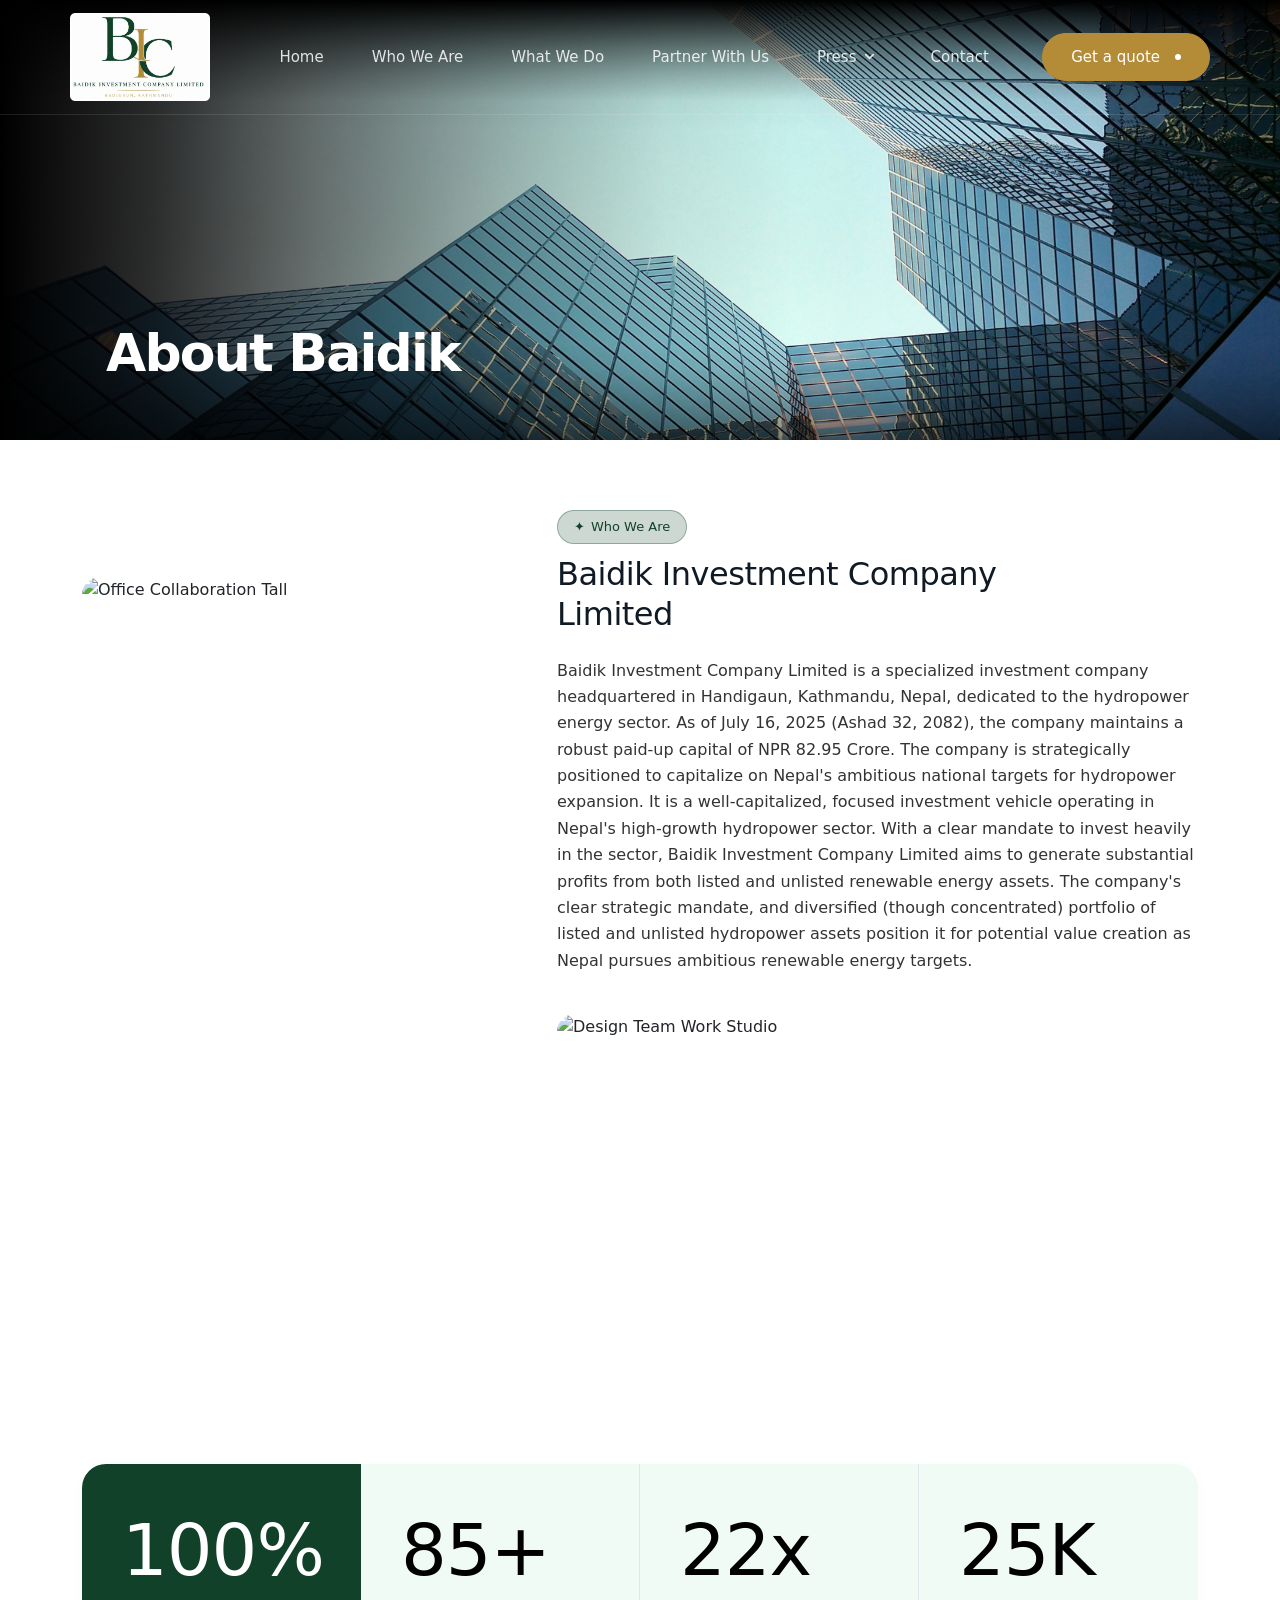
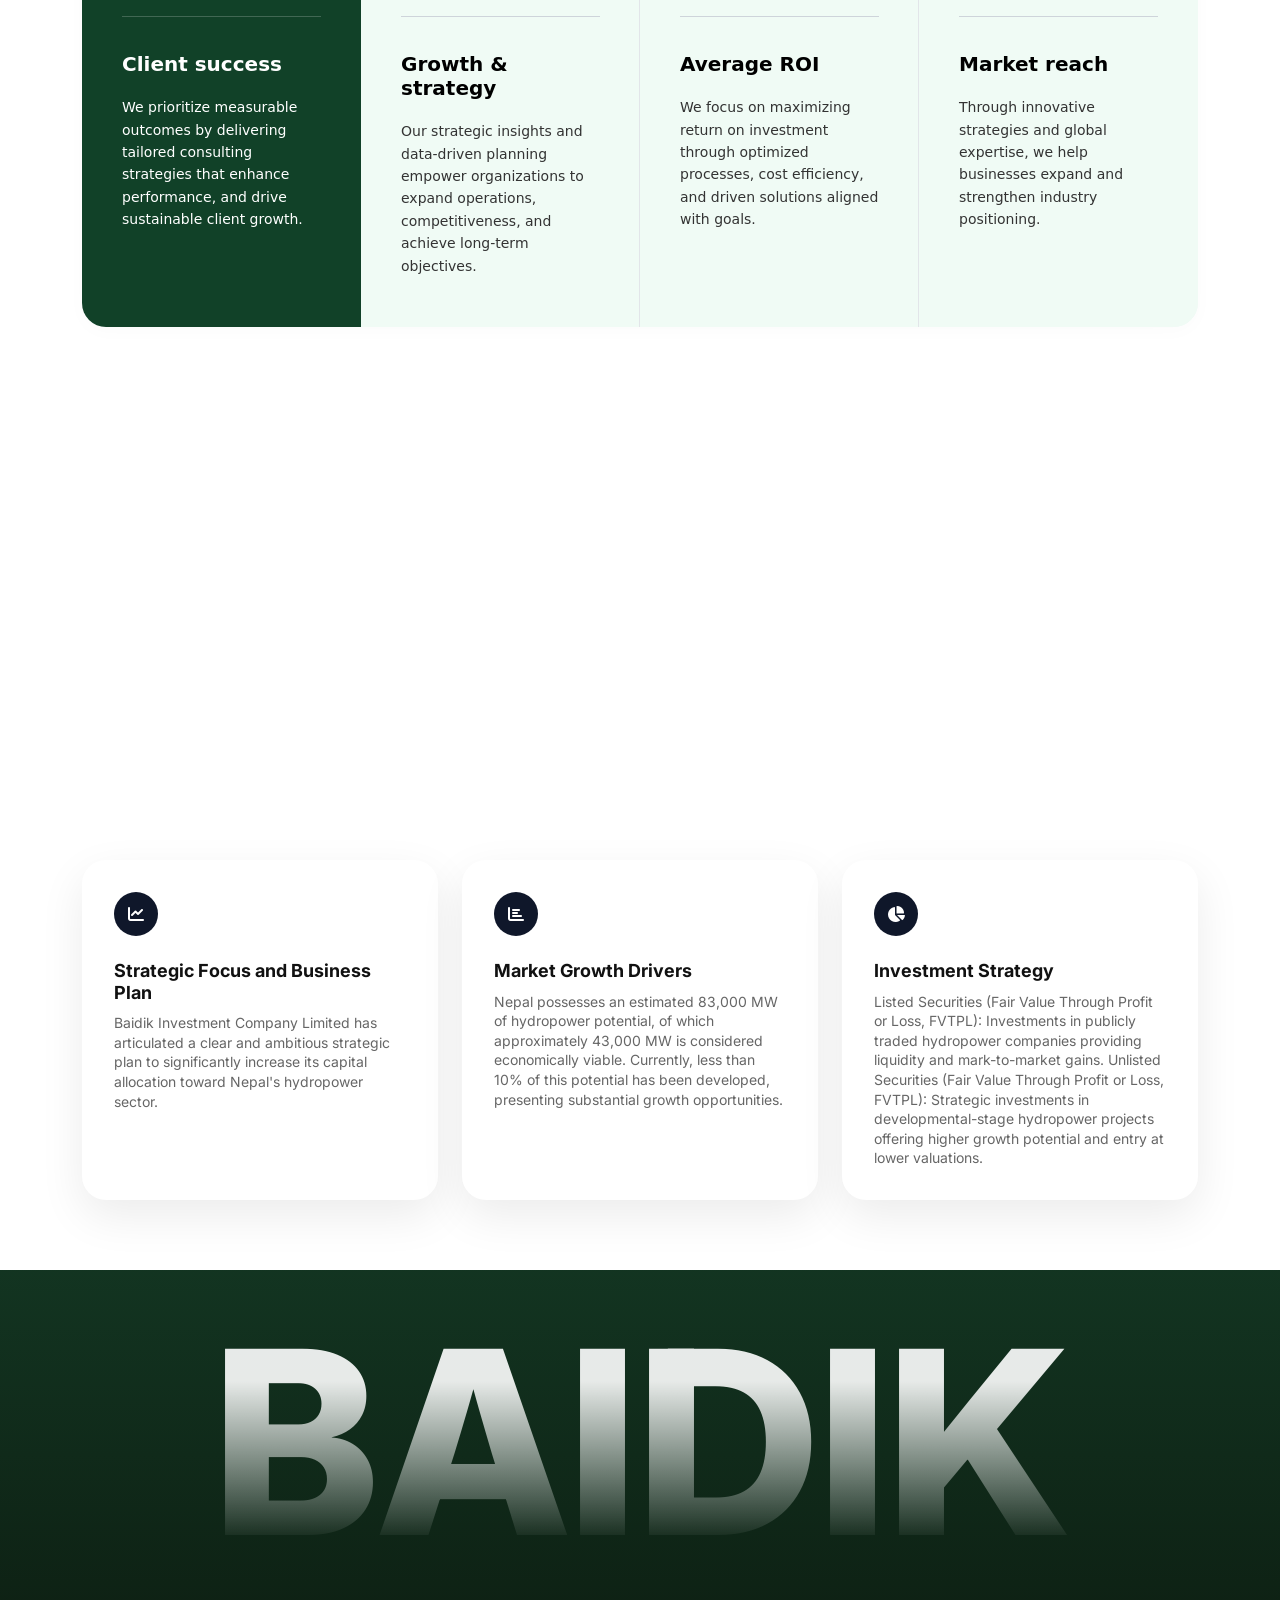
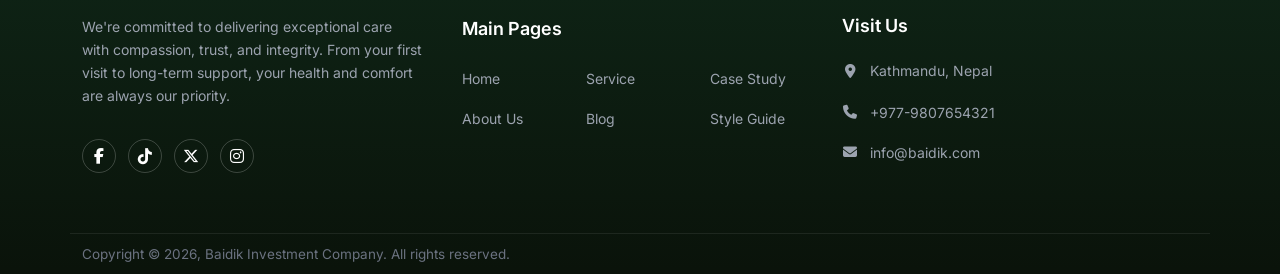
==== about.html @ 9dff164a "about page" ====
<!DOCTYPE html>
<html lang="en">

<head>
    <meta charset="UTF-8">
    <meta name="viewport" content="width=device-width, initial-scale=1.0">
    <title>Baidik Investment Company</title>

    <link href="https://cdn.jsdelivr.net/npm/bootstrap@5.3.2/dist/css/bootstrap.min.css" rel="stylesheet">

    <link rel="stylesheet" href="https://cdn.jsdelivr.net/npm/swiper@11/swiper-bundle.min.css" />
    <link rel="stylesheet" href="https://cdnjs.cloudflare.com/ajax/libs/font-awesome/6.5.1/css/all.min.css " />

    <link rel="preconnect " href="https://fonts.googleapis.com ">
    <link rel="preconnect " href="https://fonts.gstatic.com " crossorigin>
    <link href="https://fonts.googleapis.com/css2?family=Inter:wght@300;400;500;600;700&display=swap "
        rel="stylesheet ">

    <link rel="stylesheet " href="css/style.css ">
</head>

<body>

    <header class="avorica-header-absolute ">
        <nav class="navbar navbar-expand-lg navbar-dark container ">
            <a class="navbar-brand avorica-logo " href="# ">
                <img src="images/logo-baidik.png " alt="Logo ">
            </a>

            <button class="navbar-toggler " type="button " data-bs-toggle="collapse " data-bs-target="#avoricaNav ">
                <span class="navbar-toggler-icon "></span>
            </button>

            <div class="collapse navbar-collapse " id="avoricaNav ">
                <ul class="navbar-nav mx-auto mb-2 mb-lg-0 ">
                    <li class="nav-item ">
                        <a class="nav-link " href="# ">Home</a>
                    </li>
                    <li class="nav-item ">
                        <a class="nav-link " href="# ">Who We Are</a>
                    </li>
                    <li class="nav-item ">
                        <a class="nav-link " href="# ">What We Do</a>
                    </li>
                    <li class="nav-item ">
                        <a class="nav-link " href="# ">Partner With Us</a>
                    </li>
                    <!-- <li class="nav-item avorica-dropdown ">
                        <a class="nav-link " href="# ">
                            What We Do <span class="arrow-indicator "></span>
                        </a>
                        <ul class="avorica-dropdown-menu ">
                            <li><a href="# ">Service one</a></li>
                            <li><a href="# ">Service two</a></li>
                            <li><a href="# ">Service three</a></li>
                            <li><a href="# ">Service details</a></li>
                        </ul>
                    </li> -->

                    <li class="nav-item avorica-dropdown ">
                        <a class="nav-link " href="# ">
                            Press <span class="arrow-indicator "></span>
                        </a>
                        <ul class="avorica-dropdown-menu ">
                            <li><a href="# ">Press Kit</a></li>
                            <li><a href="# ">Gallery</a></li>
                            <li><a href="# ">Coverage</a></li>
                        </ul>
                    </li>
                    <li class="nav-item ">
                        <a class="nav-link " href="# ">Contact</a>
                    </li>
                </ul>

                <div class="d-flex ">
                    <a href="# " class="avorica-btn avorica-btn-outline ">Get a quote <span class="dot "></span></a>
                </div>
            </div>
        </nav>
    </header>

    <main>
        <section class="alezon-exact-viewport" style="
  position: relative;
  width: 100%;
  height: 440px;
  background-color: #000000;
  overflow: hidden;
">

            <img src="images/banner2.png" alt="Alezon Team" style="
    position: absolute;
    top: 0;
    left: 0;
    width: 100%;
    height: 100%;
    object-fit: cover;
    z-index: 1;
  ">

            <div class="alezon-gradient-overlay" style="
    position: absolute;
    top: 0;
    left: 0;
    width: 100%;
    height: 100%;
    z-index: 2;
    pointer-events: none;
    background-image: 
      linear-gradient(0deg, rgba(0,0,0,0.5) 0%, rgba(0,0,0,0.38) 4%, rgba(0,0,0,0.22) 10%, rgba(0,0,0,0.08) 16%, rgba(0,0,0,0) 22%), 
      linear-gradient(180deg, rgba(0,0,0,1) 0%, rgba(0,0,0,0.76) 5%, rgba(0,0,0,0.48) 11%, rgba(0,0,0,0.24) 17%, rgba(4,4,4,0.04) 23%, rgba(0,0,0,0) 30%), 
      linear-gradient(90deg, rgba(0,0,0,1) 0%, rgba(0,0,0,0.82) 12%, rgba(0,0,0,0.55) 25%, rgba(0,0,0,0.28) 40%, rgba(0,0,0,0.08) 52%, rgba(0,0,0,0) 62%);
  "></div>

            <div class="alezon-blur-overlay" style="
    position: absolute;
    top: 0;
    left: 0;
    width: 100%;
    height: 100%;
    z-index: 3;
    pointer-events: none;
    -webkit-mask-image: linear-gradient(to bottom, rgba(0,0,0,1) 0%, rgba(0,0,0,1) 12%, rgba(0,0,0,0) 25%, rgba(0,0,0,0) 75%, rgba(0,0,0,1) 88%, rgba(0,0,0,1) 100%);
    mask-image: linear-gradient(to bottom, rgba(0,0,0,1) 0%, rgba(0,0,0,1) 12%, rgba(0,0,0,0) 25%, rgba(0,0,0,0) 75%, rgba(0,0,0,1) 88%, rgba(0,0,0,1) 100%);
  "></div>



            <div class="alezon-content-layer" style="
    position: relative;
    width: 100%;
    height: 100%;
    z-index: 4;
    display: flex;
    align-items: flex-end;
    padding: 0 0 3.8rem 3rem;
  ">
                <div class="container">
                    <h2
                        style="color: #fff; font-size: 3.25rem; font-weight: 700; letter-spacing: -1.8px; margin: 0; line-height: 1;">
                        About Baidik</h2>
                </div>
            </div>
        </section>

        <section class="interiors-about-section">
            <div class="container">
                <div class="row align-items-stretch gy-5">
                    <div class="col-lg-5 d-flex align-items-center justify-content-center reveal-element reveal-left">
                        <div class="about-img-box tall-img-box w-100">
                            <img src="https://images.unsplash.com/photo-1573496359142-b8d87734a5a2?q=80&w=1200&auto=format&fit=crop" alt="Office Collaboration Tall" class="img-fluid main-about-img">
                        </div>
                    </div>
                    <div class="col-lg-7 d-flex flex-column justify-content-between reveal-element reveal-right">
                        <div class="about-text-content">
                            <div class="fin-badge-pill"><span class="fin-badge-asterisk">✦</span> Who We Are</div>
                            <h2 class="about-headline">Baidik Investment Company Limited</h2>
                            <p class="about-description">
                                Baidik Investment Company Limited is a specialized investment company headquartered in Handigaun, Kathmandu, Nepal, dedicated to the hydropower energy sector. As of July 16, 2025 (Ashad 32, 2082), the company maintains a robust paid-up capital of NPR 82.95 Crore. The company is strategically positioned to capitalize on Nepal's ambitious national targets for hydropower expansion. It is a well-capitalized, focused investment vehicle operating in Nepal's high-growth hydropower sector. With a clear mandate to invest heavily in the sector, Baidik Investment Company Limited aims to generate substantial profits from both listed and unlisted renewable energy assets. The company's clear strategic mandate, and diversified (though concentrated) portfolio of listed and unlisted hydropower assets position it for potential value creation as Nepal pursues ambitious renewable energy targets.

                            </p>
                        </div>
                        <div class="about-img-box wide-img-box mt-4 mt-lg-0">
                            <img src="https://images.unsplash.com/photo-1519085360753-af0119f7cbe7?q=80&w=1200&auto=format&fit=crop" alt="Design Team Work Studio" class="img-fluid main-about-img">
                        </div>
                    </div>
                </div>
            </div>
        </section>

        <section class="avorica-feature-grid">
            <div class="container">
                <div class="feature-card-wrapper">
                    <div class="row g-0">
                        <div class="col-xl-3 col-md-6 feature-card-item active ">
                            <div class="feature-card-inner">
                                <div class="card-stat-number">100%</div>
                                <hr class="card-divider">
                                <h4 class="card-title">Client success</h4>
                                <p class="card-description">We prioritize measurable outcomes by delivering tailored consulting strategies that enhance performance, and drive sustainable client growth.</p>
                            </div>
                        </div>
                        <div class="col-xl-3 col-md-6 feature-card-item">
                            <div class="feature-card-inner">
                                <div class="card-stat-number">85+</div>
                                <hr class="card-divider">
                                <h4 class="card-title">Growth & strategy</h4>
                                <p class="card-description">Our strategic insights and data-driven planning empower organizations to expand operations, competitiveness, and achieve long-term objectives.</p>
                            </div>
                        </div>
                        <div class="col-xl-3 col-md-6 feature-card-item">
                            <div class="feature-card-inner">
                                <div class="card-stat-number">22x</div>
                                <hr class="card-divider">
                                <h4 class="card-title">Average ROI</h4>
                                <p class="card-description">We focus on maximizing return on investment through optimized processes, cost efficiency, and driven solutions aligned with goals.</p>
                            </div>
                        </div>
                        <div class="col-xl-3 col-md-6 feature-card-item">
                            <div class="feature-card-inner">
                                <div class="card-stat-number">25K</div>
                                <hr class="card-divider">
                                <h4 class="card-title">Market reach</h4>
                                <p class="card-description">Through innovative strategies and global expertise, we help businesses expand and strengthen industry positioning.</p>
                            </div>
                        </div>
                    </div>
                </div>
            </div>
        </section>

        <section class="fin-parallax-showcase">
            <div class="container fin-showcase-container">
                <div class="row align-items-start position-relative fin-content-top-row">
                    <div class="col-lg-7 col-xl-6 reveal-element reveal-left">
                        <div class="fin-badge-pill"><span class="fin-badge-asterisk">✦</span> Corporate Overview</div>
                        <!-- <h2 class="fin-showcase-heading">Discover the vision behind our financial expertise</h2> -->
                        <p class="fin-showcase-description">Baidik Investment Company Limited, has its registered office at BG Group Pvt. Ltd., Kotal Marg, Hadigaun, Kathmandu, Nepal. The company is governed by two Directors, namely, Mrs. Un Maharjan and Mrs. Kabita Lamichhane. 
</p>
 <p class="fin-showcase-description">Baidik Investment Company Limited is exclusively focused on investing in Nepal's hydropower projects to generate renewable energy. The company serves as a dedicated investment vehicle channeling domestic capital into the rapidly expanding hydroelectricity sector, which is recognized by the Government of Nepal as a backbone for future economic prosperity.

</p>
                    </div>
                    <div class="col-lg-5 col-xl-6 d-flex justify-content-lg-end justify-content-start mt-4 mt-lg-0 reveal-element reveal-right">
                        <div class="fin-video-play-ring">
                            <div class="fin-play-arrow-core"></div>
                            <svg class="fin-rotating-svg-text" viewBox="0 0 100 100">
                                <path id="finCirclePath" d="M 50, 50 m -37, 0 a 37,37 0 1,1 74,0 a 37,37 0 1,1 -74,0" fill="none" />
                                <text><textPath href="#finCirclePath" startOffset="0%">• Watch Our Video • Watch Our Video</textPath></text>
                            </svg>
                        </div>
                    </div>
                </div>

                <div class="row gy-4 fin-absolute-cards-row">
                    <div class="col-md-4 reveal-element reveal-up">
                        <div class="fin-metric-white-card">
                            <div class="fin-card-icon-sphere bg-dark-variant">
                                <i class="fa-solid fa-chart-line"></i>
                            </div>
                            <h4 class="fin-card-label">Strategic Focus and Business Plan</h4>
                            <div class="fin-metric-split-block">
                                <p class="fin-sub-metric-text">Baidik Investment Company Limited has articulated a clear and ambitious strategic plan to significantly increase its capital allocation toward Nepal's hydropower sector.</p>
                            </div>
                        </div>
                    </div>
                    <div class="col-md-4 reveal-element reveal-up">
                        <div class="fin-metric-white-card">
                            <div class="fin-card-icon-sphere bg-dark-variant">
                                <i class="fa-solid fa-chart-bar"></i>
                            </div>
                            <h4 class="fin-card-label">Market Growth Drivers</h4>
                            <div class="fin-metric-split-block">
                                <p class="fin-sub-metric-text">Nepal possesses an estimated 83,000 MW of hydropower potential, of which approximately 43,000 MW is considered economically viable. Currently, less than 10% of this potential has been developed, presenting substantial growth opportunities.</p>
                            </div>
                        </div>
                    </div>
                    <div class="col-md-4 reveal-element reveal-up">
                        <div class="fin-metric-white-card">
                            <div class="fin-card-icon-sphere bg-dark-variant">
                                <i class="fa-solid fa-chart-pie"></i>
                            </div>
                            <h4 class="fin-card-label">Investment Strategy</h4>
                            <div class="fin-metric-split-block">
                                <p class="fin-sub-metric-text">Listed Securities (Fair Value Through Profit or Loss, FVTPL): Investments in publicly traded hydropower companies providing liquidity and mark-to-market gains.
Unlisted Securities (Fair Value Through Profit or Loss, FVTPL): Strategic investments in developmental-stage hydropower projects offering higher growth potential and entry at lower valuations.</p>
                            </div>
                        </div>
                    </div>
                </div>
            </div>
        </section>
    </main>

    <footer class="opt-brand-footer-wrapper ">
        <div class="container opt-footer-container ">

            <div class="opt-giant-hero-typography-row text-center ">
                <h1 class="opt-backplate-title ">BAIDIK</h1>
            </div>

            <div class="row gy-4 opt-directory-links-row ">

                <div class="col-lg-4 col-md-6 col-sm-12 ">
                    <div class="opt-footer-brand-info-block ">
                        <p class="opt-brand-philosophy-text ">
                            We're committed to delivering exceptional care with compassion, trust, and integrity. From
                            your first visit to long-term support, your health and comfort are always our priority.
                        </p>

                    </div>
                    <div class="opt-social-media-icons-row-flex">
                        <a href="#" class="opt-social-circular-badge" aria-label="Facebook">
                            <i class="fa-brands fa-facebook-f"></i>
                        </a>

                        <a href="#" class="opt-social-circular-badge" aria-label="TikTok">
                            <i class="fa-brands fa-tiktok"></i>
                        </a>

                        <a href="#" class="opt-social-circular-badge" aria-label="Twitter X">
                            <i class="fa-brands fa-x-twitter"></i>
                        </a>

                        <a href="#" class="opt-social-circular-badge" aria-label="Instagram">
                            <i class="fa-brands fa-instagram"></i>
                        </a>
                    </div>
                </div>

                <div class="col-lg-4 col-md-6 col-sm-12 ">
                    <div class="opt-section-column-title ">Main Pages</div>
                    <div class="opt-links-three-column-grid ">
                        <ul class="list-unstyled opt-footer-links-list ">
                            <li><a href="# " class="opt-footer-anchor ">Home</a></li>
                            <li><a href="# " class="opt-footer-anchor ">Service</a></li>
                            <li><a href="# " class="opt-footer-anchor ">Case Study</a></li>
                            <li><a href="# " class="opt-footer-anchor ">About Us</a></li>
                            <li><a href="# " class="opt-footer-anchor ">Blog</a></li>
                            <li><a href="# " class="opt-footer-anchor ">Style Guide</a></li>
                        </ul>
                    </div>
                </div>

                <div class="col-lg-4 col-md-12 col-sm-12 ">
                    <div class="opt-address-location-card ">
                        <h5 class="opt-section-column-title ">Visit Us</h5>

                        <ul class="list-unstyled opt-contact-absolute-list ">
                            <li class="opt-contact-item item-address ">
                                <i class="fa-solid fa-location-dot opt-icon-abs "></i>
                                <p class="opt-address-paragraph ">
                                    Kathmandu, Nepal
                                </p>
                            </li>

                            <li class="opt-contact-item ">
                                <i class="fa-solid fa-phone opt-icon-abs "></i>
                                <a href="tel:+977-9807654321" class="opt-contact-link ">
                                    +977-9807654321
                                </a>
                            </li>

                            <li class="opt-contact-item ">
                                <i class="fa-solid fa-envelope opt-icon-abs "></i>
                                <a href="mailto:info@baidik.com " class="opt-contact-link ">
                                    info@baidik.com
                                </a>
                            </li>
                        </ul>

                    </div>
                </div>

            </div>

            <div class="opt-footer-bottom-utility-bar ">
                <div class="row align-items-center ">
                    <div class="col-md-6 text-center text-md-start mb-3 mb-md-0 ">
                        <p class="opt-copyright-disclaimer-text ">Copyright © 2026, Baidik Investment Company. All
                            rights reserved.</p>
                    </div>
                </div>
            </div>

        </div>
    </footer>

    <script src="https://cdn.jsdelivr.net/npm/bootstrap@5.3.2/dist/js/bootstrap.bundle.min.js "></script>
    <script src="https://cdn.jsdelivr.net/npm/swiper@11/swiper-bundle.min.js "></script>

    <script src="js/script.js ">
    </script>
</body>

</html>
---- css/style.css ----
:root {
    --theme-color: #114128;
    --theme-color2: #b48c37;
}


/* ==========================================================================
   1. SEPARATE HEADER STYLES (Absolute Positioning Layer)
   ========================================================================== */

.h-100 {
    height: 150% !important;
}

.avorica-header-absolute {
    position: absolute;
    top: 0;
    left: 0;
    width: 100%;
    z-index: 100;
    /* Placed over the slider element */
    border-bottom: 1px solid rgba(255, 255, 255, 0.1);
}

.avorica-header-absolute .avorica-logo {
    font-size: 24px;
    font-weight: 700;
    letter-spacing: 2px;
    color: #ffffff !important;
}

.avorica-logo img {
    max-width: 140px;
}

.avorica-header-absolute .navbar-nav .nav-link {
    color: rgba(255, 255, 255, 0.85) !important;
    font-weight: 500;
    font-size: 15px;
    margin: 0 16px;
    transition: color 0.3s ease;
    display: inline-flex;
    align-items: center;
}

.avorica-header-absolute .navbar-nav .nav-link:hover {
    color: #ffffff !important;
}


/* --- Dropdown Menu Elements --- */

.avorica-header-absolute .avorica-dropdown {
    position: relative;
}


/* Downward Arrow Icon vector */

.avorica-header-absolute .arrow-indicator {
    display: inline-block;
    width: 20px;
    height: 15px;
    margin-left: 6px;
    vertical-align: baseline;
    background-image: url("data:image/svg+xml,%3Csvg xmlns='http://www.w3.org/2000/svg' viewBox='0 0 24 24' fill='none' stroke='rgba(255,255,255,0.85)' stroke-width='2.5' stroke-linecap='round' stroke-linejoin='round'%3E%3Cpolyline points='6 9 12 15 18 9'%3E%3C/polyline%3E%3C/svg%3E");
    background-size: contain;
    background-repeat: no-repeat;
    transition: transform 0.3s ease;
}


/* Dropdown Card panel */

.avorica-header-absolute .avorica-dropdown-menu {
    position: absolute;
    top: 100%;
    left: 0;
    min-width: 215px;
    background-color: #ffffff;
    border-radius: 12px;
    padding: 15px 0;
    margin-top: 15px;
    list-style: none;
    box-shadow: 0 10px 30px rgba(0, 0, 0, 0.18), 0 4px 12px rgba(0, 0, 0, 0.08);
    opacity: 0;
    visibility: hidden;
    transform: translateY(10px);
    transition: all 0.3s cubic-bezier(0.25, 1, 0.5, 1);
}

.avorica-header-absolute .avorica-dropdown-menu li a {
    display: block;
    padding: 10px 24px;
    color: #555555;
    font-size: 15px;
    font-weight: 400;
    text-decoration: none;
    transition: all 0.2s ease;
}

.avorica-header-absolute .avorica-dropdown-menu li a:hover {
    color: #0b172c;
    background-color: #f8f9fa;
    padding-left: 28px;
}


/* Desktop Hover Triggers to flip icon and open wrapper */

@media (min-width: 992px) {
    .avorica-header-absolute .avorica-dropdown:hover .avorica-dropdown-menu {
        opacity: 1;
        visibility: visible;
        transform: translateY(0);
    }
    .avorica-header-absolute .avorica-dropdown:hover .arrow-indicator {
        transform: rotate(-180deg);
    }
}


/* ==========================================================================
   2. SEPARATE SLIDER BANNER STYLES
   ========================================================================== */

.avorica-hero-slider {
    width: 100%;
    position: relative;
}

.avorica-hero-slider .avorica-slide-item {
    height: 100vh;
    min-height: 700px;
    background-size: cover;
    background-position: center right;
    background-repeat: no-repeat;
}

.avorica-hero-slider .avorica-title {
    color: #ffffff;
    font-size: 4rem;
    font-weight: 600;
    line-height: 1.15;
    margin-bottom: 24px;
    letter-spacing: -1px;
}

.avorica-hero-slider .avorica-description {
    color: rgba(255, 255, 255, 0.75);
    font-size: 16px;
    line-height: 1.6;
    max-width: 540px;
    margin-bottom: 40px;
}


/* ==========================================================================
   3. BUTTON LAYOUT & SWIPER BULLETS
   ========================================================================== */

.avorica-btn {
    display: inline-flex;
    align-items: center;
    justify-content: space-between;
    padding: 12px 28px;
    border-radius: 50px;
    font-size: 15px;
    font-weight: 500;
    text-decoration: none;
    transition: all 0.3s ease;
}

.avorica-btn-outline {
    background-color: var(--theme-color2);
    color: #fff !important;
    border: 1px solid var(--theme-color2);
}

.avorica-btn-outline:hover {
    background-color: transparent;
    color: var(--theme-color2) !important;
}

.avorica-btn-solid {
    background-color: var(--theme-color2);
    color: #fff;
}

.avorica-btn-solid:hover {
    background-color: #f0f0f0;
    transform: translateY(-2px);
    color: var(--theme-color2);
}

.avorica-btn-outline:hover .dot {
    background-color: var(--theme-color2);
}

.avorica-btn-solid:hover .dot {
    background-color: var(--theme-color2);
}

.dot,
.dot-dark {
    width: 6px;
    height: 6px;
    border-radius: 50%;
    display: inline-block;
    margin-left: 15px;
    background-color: #fff;
}


/* Swiper Pagination Placement */

.avorica-hero-slider .swiper-pagination-bullet {
    background: #fff !important;
    opacity: 0.9;
}

.avorica-hero-slider .swiper-pagination-bullet-active {
    background: var(--theme-color2) !important;
    width: 20px;
    border-radius: 50px;
}


/* ==========================================================================
   4. RESPONSIBLE BREAKPOINTS
   ========================================================================== */

@media (max-width: 1199px) {
    .avorica-hero-slider .avorica-title {
        font-size: 3.2rem;
    }
}

@media (max-width: 991px) {
    .avorica-header-absolute {
        background-color: #0b172c;
        position: relative;
        /* Restores flow hierarchy on mobile drawers */
        padding: 10px;
    }
    .avorica-header-absolute .avorica-dropdown-menu {
        position: static;
        opacity: 1;
        visibility: visible;
        transform: none;
        box-shadow: none;
        background-color: transparent;
        padding: 0 0 0 15px;
        margin: 0;
    }
    .avorica-header-absolute .avorica-dropdown-menu li a {
        color: rgba(255, 255, 255, 0.7);
    }
    .avorica-hero-slider .avorica-slide-item {
        height: 80vh;
        background-position: 75% center;
    }
    .avorica-hero-slider .avorica-title {
        font-size: 2.6rem;
    }
}

@media (max-width: 575px) {
    .avorica-hero-slider .avorica-slide-item {
        background-image: linear-gradient( to top, rgba(11, 23, 44, 0.95) 60%, rgba(11, 23, 44, 0.5) 100%), url("https://images.unsplash.com/photo-1573496359142-b8d87734a5a2?q=80&w=1920&auto=format&fit=crop") !important;
    }
    .avorica-hero-slider .avorica-title {
        font-size: 2.1rem;
    }
}


/* ==========================================================================
   INTERIORS ABOUT SECTION STYLES
   ========================================================================== */

.interiors-about-section {
    padding: 70px 0;
    background-color: #ffffff;
}


/* --- Pill Badge Tag Style --- */

.interiors-about-section .about-badge {
    display: inline-block;
    font-size: 11px;
    font-weight: 600;
    letter-spacing: 2px;
    color: #1a2a40;
    /* Dark slate text */
    text-transform: uppercase;
    padding: 6px 18px;
    border: 1px solid #1a2a40;
    border-radius: 50px;
    margin-bottom: 24px;
}


/* --- Headline & Paragraph Text --- */

.interiors-about-section .about-headline {
    font-size: 2rem;
    font-weight: 500;
    line-height: 1.25;
    color: #0f1a24;
    /* Near black dark color matching layout */
    margin-bottom: 24px;
    letter-spacing: -0.5px;
    max-width: 520px;
}

.interiors-about-section .about-description {
    font-size: 16px;
    line-height: 1.65;
    color: #333;
    /* Muted gray copy text */
    margin-bottom: 40px;
}


/* --- Rounded Image Boxes Layout Framework --- */

.interiors-about-section .about-img-box {
    overflow: hidden;
    position: relative;
    border-radius: 18px;
    /* Clean matching image frame rounding */
    width: 100%;
}


/* Box-Specific Height Constraints matching design scale aspect ratios */

.interiors-about-section .tall-img-box {
    height: 750px;
}

.interiors-about-section .wide-img-box {
    height: 380px;
}


/* Fluid responsive image stretch settings */

.interiors-about-section .main-about-img {
    width: 100%;
    height: 100%;
    object-fit: cover;
    object-position: center;
    transition: transform 0.6s cubic-bezier(0.25, 1, 0.5, 1);
}


/* Subtle image hover micro-interaction */

.interiors-about-section .about-img-box:hover .main-about-img {
    transform: scale(1.03);
}


/* ==========================================================================
   RESPONSIVE MEDIA BREAKPOINTS
   ========================================================================== */

@media (max-width: 1199px) {
    .interiors-about-section .about-headline {
        font-size: 2.4rem;
    }
    .interiors-about-section .tall-img-box {
        height: 640px;
    }
    .interiors-about-section .wide-img-box {
        height: 320px;
    }
}

@media (max-width: 991px) {
    .interiors-about-section {
        padding: 70px 0;
    }
    .interiors-about-section .about-headline {
        font-size: 2.2rem;
        max-width: 100%;
    }
    .interiors-about-section .about-description {
        max-width: 100%;
        margin-bottom: 25px;
    }
    .interiors-about-section .tall-img-box {
        height: 520px;
    }
    .interiors-about-section .wide-img-box {
        height: 340px;
    }
}

@media (max-width: 575px) {
    .interiors-about-section {
        padding: 50px 0;
    }
    .interiors-about-section .about-headline {
        font-size: 1.8rem;
    }
    .interiors-about-section .tall-img-box {
        height: 400px;
    }
    .interiors-about-section .wide-img-box {
        height: 240px;
    }
}

.avorica-feature-grid {
    padding: 0px 0 70px;
    background-color: #ffffff;
}


/* Outer card bounding box managing exact corner radius rounding */

.avorica-feature-grid .feature-card-wrapper {
    border-radius: 24px;
    overflow: hidden;
    background-color: #f8f9fa;
    /* Off-white container background */
    box-shadow: 0 4px 20px rgba(0, 0, 0, 0.02);
}


/* Base individual card container */

.avorica-feature-grid .feature-card-item {
    position: relative;
    background-color: #F0FBF5;
    transition: background-color 0.4s cubic-bezier(0.25, 1, 0.5, 1);
}

.avorica-feature-grid .feature-card-inner {
    padding: 50px 40px;
    height: 100%;
    display: flex;
    flex-direction: column;
}


/* Structural thin border dividing lines between adjacent modules */

@media (min-width: 1200px) {
    .avorica-feature-grid .feature-card-item:not(:last-child)::after {
        content: "";
        position: absolute;
        right: 0;
        top: 0;
        height: 100%;
        width: 1px;
        background-color: #e2e5e9;
        z-index: 2;
        transition: opacity 0.3s ease;
    }
    /* Hide dividing lines when card is colored */
    .avorica-feature-grid .feature-card-item.active::after,
    .avorica-feature-grid .feature-card-item:hover::after {
        opacity: 0;
    }
}


/* --- Content Typographic Sizing --- */

.avorica-feature-grid .card-stat-number {
    font-size: 4.5rem;
    font-weight: 500;
    color: #000000;
    line-height: 1;
    margin-bottom: 30px;
    letter-spacing: -1px;
    transition: color 0.3s ease;
}

.avorica-feature-grid .card-divider {
    border: none;
    border-top: 1px solid #ced4da;
    margin: 0 0 35px 0;
    opacity: 1;
    width: 100%;
    transition: border-color 0.3s ease;
}

.avorica-feature-grid .card-title {
    font-size: 20px;
    font-weight: 600;
    color: #000000;
    margin-bottom: 20px;
    transition: color 0.3s ease;
}

.avorica-feature-grid .card-description {
    font-size: 14px;
    line-height: 1.6;
    color: #333333;
    margin: 0;
    transition: color 0.3s ease;
}


/* ==========================================================================
   HOVER & ACTIVE STATES (The Exact Olive Green Card Look)
   ========================================================================== */

.avorica-feature-grid .feature-card-item.active {
    background-color: var(--theme-color) !important;
    /* Premium precise corporate layout green */
}


/* Target color adjustments for typography inside colored cards */

.avorica-feature-grid .feature-card-item.active .card-stat-number,
.avorica-feature-grid .feature-card-item.active .card-title,
.avorica-feature-grid .feature-card-item.active .card-description {
    color: #ffffff !important;
}

.avorica-feature-grid .feature-card-item.active .card-divider {
    border-color: rgba(255, 255, 255, 0.2) !important;
}


/* ==========================================================================
   RESPONSIVE LAYOUT CONSTRAINTS
   ========================================================================== */

@media (max-width: 1199px) {
    .avorica-feature-grid .feature-card-inner {
        padding: 40px 30px;
    }
    .avorica-feature-grid .card-stat-number {
        font-size: 3.8rem;
    }
    /* Simple fallback borders for wrapped tablet presentation grid sizes */
    .avorica-feature-grid .feature-card-item {
        border-bottom: 1px solid #e2e5e9;
    }
}

@media (max-width: 767px) {
    .avorica-feature-grid {
        padding: 60px 0;
    }
    .avorica-feature-grid .card-stat-number {
        font-size: 3.2rem;
    }
}


/* ==========================================================================
   MARKETING SERVICES THREE-COLUMN STYLES (EXACT GAP CALIBRATION)
   ========================================================================== */

.avorica-marketing-services {
    padding: 70px;
    /* Deep responsive header padding */
    background-color: #F0FBF5;
    /* True matte porcelain background tint */
    overflow: hidden;
}


/* --- Left Column Elements --- */

.avorica-marketing-services .services-list-wrapper {
    display: flex;
    flex-direction: column;
    gap: 52px;
    /* Fixed, uniform vertical gap between blocks */
}

.avorica-marketing-services .service-list-item {
    display: flex;
    flex-direction: column;
    margin: 0;
}


/* Precise Custom Icon Proportions */

.avorica-marketing-services .service-custom-icon {
    width: 26px;
    height: 26px;
    background-color: #000000;
    margin-bottom: 24px;
    /* Exact spacing from vector icon to text */
}

.avorica-marketing-services .icon-crosshair {
    clip-path: polygon(35% 0%, 65% 0%, 65% 35%, 100% 35%, 100% 65%, 65% 65%, 65% 100%, 35% 100%, 35% 65%, 0% 65%, 0% 35%, 35% 35%);
}

.avorica-marketing-services .icon-waves {
    clip-path: polygon(0% 70%, 30% 70%, 30% 40%, 60% 40%, 60% 10%, 90% 10%, 90% 40%, 60% 40%, 60% 70%, 30% 70%, 30% 100%, 0% 100%);
}

.avorica-marketing-services .icon-arrow-growth {
    clip-path: polygon(40% 0%, 100% 0%, 100% 60%, 80% 60%, 80% 35%, 25% 90%, 10% 75%, 65% 20%, 40% 20%);
}

.avorica-marketing-services .service-item-title {
    font-size: 24px;
    font-weight: 700;
    color: #000000;
    margin-bottom: 12px;
    /* Tight text relationship */
    line-height: 1.2;
}

.avorica-marketing-services .service-item-desc {
    font-size: 16px;
    line-height: 1.55;
    color: #444444;
    max-width: 350px;
    margin: 0;
}


/* --- Center Column Element --- */

.avorica-marketing-services .service-display-image-box {
    width: 100%;
    max-width: 440px;
    /* Expands to mirror mock proportions */
    height: 610px;
    /* Matches tall aspect ratio */
    overflow: hidden;
    border-radius: 28px;
    /* Smooth card perimeter radius */
}

.avorica-marketing-services .inner-showcase-img {
    width: 100%;
    height: 100%;
    object-fit: cover;
    object-position: center;
}


/* --- Right Column Pitch Elements --- */

.avorica-marketing-services .services-pitch-wrapper {
    display: flex;
    flex-direction: column;
}

.avorica-marketing-services .service-pitch-headline {
    font-size: 2.85rem;
    /* Large, bold title structure */
    font-weight: 700;
    line-height: 1.15;
    color: #000000;
    margin-bottom: 70px;
    /* Big gap breakdown block separating title and summary text */
    letter-spacing: -1.2px;
    max-width: 460px;
}

.avorica-marketing-services .service-pitch-desc {
    font-size: 14.5px;
    line-height: 1.65;
    color: #444444;
    margin-bottom: 28px;
    /* Gap layout spacing sitting perfectly over orange button */
    max-width: 360px;
}


/* Main custom deep rust orange CTA button */

.avorica-marketing-services .service-cta-btn {
    display: inline-flex;
    align-items: center;
    background-color: #c92502;
    /* Flat high contrast layout vermillion-orange color */
    color: #ffffff !important;
    text-decoration: none;
    font-size: 14px;
    font-weight: 600;
    padding: 15px 32px;
    border-radius: 10px;
    /* Boxier widget button shape matching image layout */
    transition: background-color 0.25s ease, transform 0.2s ease;
}

.avorica-marketing-services .service-cta-btn:hover {
    background-color: #b01f01;
    transform: translateY(-1px);
}

.avorica-marketing-services .cta-arrow-diagonal {
    display: inline-block;
    margin-left: 12px;
    font-size: 14px;
}


/* ==========================================================================
   STRICT RESPONSIVE LAYOUT GAP ADJUSTMENTS
   ========================================================================== */

@media (max-width: 1399px) {
    .avorica-marketing-services .service-pitch-headline {
        font-size: 2.4rem;
        margin-bottom: 40px;
    }
}

@media (max-width: 1199px) {
    .avorica-marketing-services {
        padding: 90px 0;
    }
    .avorica-marketing-services .services-list-wrapper {
        gap: 35px;
    }
    .avorica-marketing-services .service-pitch-headline {
        font-size: 2rem;
        margin-bottom: 30px;
    }
    .avorica-marketing-services .service-display-image-box {
        height: 520px;
    }
}

@media (max-width: 991px) {
    .avorica-marketing-services .services-list-wrapper {
        gap: 40px;
        margin-bottom: 20px;
    }
    .avorica-marketing-services .service-display-image-box {
        max-width: 100%;
        height: 550px;
        margin: 15px 0;
    }
    .avorica-marketing-services .service-pitch-headline {
        max-width: 100%;
        margin-top: 20px;
    }
    .avorica-marketing-services .service-item-desc,
    .avorica-marketing-services .service-pitch-desc {
        max-width: 100%;
    }
}

@media (max-width: 575px) {
    .avorica-marketing-services {
        padding: 60px 0;
    }
    .avorica-marketing-services .service-pitch-headline {
        font-size: 1.75rem;
    }
    .avorica-marketing-services .service-display-image-box {
        height: 390px;
    }
}


/* ==========================================================================
   SOLUTIONS REVISED LAYOUT CLEAN SYSTEM
   ========================================================================== */

.avorica-solutions-revised {
    padding: 70px 0;
}


/* --- Row Spacing Framework --- */

.avorica-solutions-revised .header-split-gap {
    margin-bottom: 80px;
    /* Precise gap between top header row and content layout */
}


/* --- Top Row Elements --- */

.avorica-solutions-revised .solutions-revised-headline {
    font-size: 3.2rem;
    font-weight: 700;
    line-height: 1.15;
    color: #000000;
    letter-spacing: -1.5px;
    margin: 0;
}

.avorica-solutions-revised .solutions-header-right {
    display: flex;
    flex-direction: column;
    gap: 20px;
}

.avorica-solutions-revised .solutions-revised-desc {
    font-size: 14.5px;
    line-height: 1.6;
    color: #555555;
    margin: 0;
}


/* Custom Vermillion Orange CTA Button */

.avorica-solutions-revised .solutions-revised-btn {
    display: inline-flex;
    align-items: center;
    background-color: #c92502;
    color: #ffffff !important;
    text-decoration: none;
    font-size: 14px;
    font-weight: 600;
    padding: 12px 24px;
    border-radius: 6px;
    transition: background-color 0.25s ease;
}

.avorica-solutions-revised .solutions-revised-btn:hover {
    background-color: #b01f01;
}

.avorica-solutions-revised .cta-arrow-diagonal {
    margin-left: 8px;
    font-size: 13px;
}


/* --- Bottom Row Left Side Image Module --- */

.avorica-solutions-revised .dynamic-media-container {
    width: 100%;
    max-width: 460px;
    /* Elegant landscape canvas size */
    height: 310px;
    overflow: hidden;
    border-radius: 24px;
    /* Clean corner radius treatment */
    position: relative;
    box-shadow: 0 10px 30px rgba(0, 0, 0, 0.02);
}

.avorica-solutions-revised .media-swap-asset {
    width: 100%;
    height: 100%;
    object-fit: cover;
    object-position: center;
    position: absolute;
    top: 0;
    left: 0;
    opacity: 0;
    visibility: hidden;
    transform: scale(1.02);
    transition: opacity 0.4s ease, visibility 0.4s ease, transform 0.4s ease;
}

.avorica-solutions-revised .media-swap-asset.active {
    opacity: 1;
    visibility: visible;
    transform: scale(1);
    z-index: 2;
}


/* --- Bottom Row Right Side Menu Stack --- */

.avorica-solutions-revised .solutions-revised-menu {
    width: 100%;
}

.avorica-solutions-revised .menu-revised-row {
    border-bottom: 1px solid #e2deda;
    padding: 24px 0;
    cursor: pointer;
    color: #9c9995;
    /* Non-active color preset */
    transition: color 0.3s ease;
}

.avorica-solutions-revised .menu-flex-container {
    display: flex;
    align-items: center;
    width: 100%;
}

.avorica-solutions-revised .menu-index {
    font-size: 18px;
    font-weight: 500;
    width: 50px;
    /* Prevents text alignment wobble */
}


/* Container containing the inline heading text + dynamic line accent underneath */

.avorica-solutions-revised .menu-heading-wrapper {
    position: relative;
    display: inline-flex;
    flex-direction: column;
    flex-grow: 1;
}

.avorica-solutions-revised .menu-heading-text {
    font-size: 22px;
    font-weight: 500;
    letter-spacing: -0.5px;
    transition: font-weight 0.3s ease;
    width: fit-content;
}

.avorica-solutions-revised .menu-chevron {
    font-size: 18px;
    transition: transform 0.3s ease;
}


/* --- Underline Active Tracker System --- */

.avorica-solutions-revised .menu-indicator-line {
    position: absolute;
    bottom: -8px;
    /* Spaces nicely right under title text */
    left: 0;
    width: 32px;
    /* Set layout block dimension */
    height: 3px;
    background-color: #c92502;
    /* Red accent color indicator line */
    border-radius: 4px;
    opacity: 0;
    transform: scaleX(0.8);
    transition: opacity 0.3s ease, transform 0.3s ease;
}


/* ACTIVE STATE ENGINE FOR SELECTED ITEM */

.avorica-solutions-revised .menu-revised-row.active {
    color: #000000;
    /* Turns high contrast black */
}

.avorica-solutions-revised .menu-revised-row.active .menu-heading-text {
    font-weight: 700;
    /* Bold focus toggle */
}

.avorica-solutions-revised .menu-revised-row.active .menu-indicator-line {
    opacity: 1;
    transform: scaleX(1);
}

.avorica-solutions-revised .menu-revised-row:hover .menu-chevron {
    transform: translateX(4px);
}


/* ==========================================================================
   RESPONSIVE CLEAN CALIBRATIONS
   ========================================================================== */

@media (max-width: 1199px) {
    .avorica-solutions-revised .solutions-revised-headline {
        font-size: 2.6rem;
    }
    .avorica-solutions-revised .menu-heading-text {
        font-size: 19px;
    }
}

@media (max-width: 991px) {
    .avorica-solutions-revised {
        padding: 70px 0;
    }
    .avorica-solutions-revised .header-split-gap {
        margin-bottom: 40px;
    }
    .avorica-solutions-revised .dynamic-media-container {
        max-width: 100%;
        height: 260px;
        margin-bottom: 30px;
    }
    .avorica-solutions-revised .menu-revised-row {
        padding: 18px 0;
    }
}

@media (max-width: 575px) {
    .avorica-solutions-revised .solutions-revised-headline {
        font-size: 1.9rem;
    }
    .avorica-solutions-revised .menu-heading-text {
        font-size: 16px;
    }
    .avorica-solutions-revised .menu-index {
        width: 35px;
        font-size: 15px;
    }
}


/* ==========================================================================
   PURE CSS REVISED LAYOUT DESIGN SYSTEM
   ========================================================================== */

.avorica-pure-css-solutions {
    padding: 70px 0;
}

.avorica-pure-css-solutions .header-split-gap {
    margin-bottom: 80px;
}


/* --- Top Row Typography & CTA --- */

.avorica-pure-css-solutions .solutions-revised-headline {
    font-size: 3.2rem;
    font-weight: 700;
    line-height: 1.15;
    color: #000000;
    letter-spacing: -1.5px;
    margin: 0;
}

.avorica-pure-css-solutions .solutions-header-right {
    display: flex;
    flex-direction: column;
    gap: 20px;
}

.avorica-pure-css-solutions .solutions-revised-desc {
    font-size: 14.5px;
    line-height: 1.6;
    color: #555555;
    margin: 0;
}

.avorica-pure-css-solutions .solutions-revised-btn {
    display: inline-flex;
    align-items: center;
    background-color: #c92502;
    color: #ffffff !important;
    text-decoration: none;
    font-size: 14px;
    font-weight: 600;
    padding: 12px 24px;
    border-radius: 6px;
    transition: background-color 0.25s ease;
}

.avorica-pure-css-solutions .solutions-revised-btn:hover {
    background-color: #b01f01;
}

.avorica-pure-css-solutions .cta-arrow-diagonal {
    margin-left: 8px;
    font-size: 13px;
}


/* --- Bottom Left Image Frame Canvas --- */

.avorica-pure-css-solutions .dynamic-media-container {
    width: 100%;
    max-width: 460px;
    height: 310px;
    overflow: hidden;
    border-radius: 24px;
    position: relative;
    box-shadow: 0 10px 30px rgba(0, 0, 0, 0.02);
}

.avorica-pure-css-solutions .media-swap-asset {
    width: 100%;
    height: 100%;
    object-fit: cover;
    object-position: center;
    position: absolute;
    top: 0;
    left: 0;
    opacity: 0;
    visibility: hidden;
    transform: scale(1.02);
    transition: opacity 0.4s ease, visibility 0.4s ease, transform 0.4s ease;
}


/* --- Bottom Right Interactive Menu Stack --- */

.avorica-pure-css-solutions .menu-revised-row {
    border-bottom: 1px solid #e2deda;
    padding: 24px 0;
    cursor: pointer;
    position: relative;
    /* Default Initial State for rows: Muted Gray */
    color: #9c9995;
    transition: color 0.3s ease;
}

.avorica-pure-css-solutions .menu-flex-container {
    display: flex;
    align-items: center;
    width: 100%;
}

.avorica-pure-css-solutions .menu-index {
    font-size: 18px;
    font-weight: 500;
    width: 50px;
}

.avorica-pure-css-solutions .menu-heading-wrapper {
    position: relative;
    display: inline-flex;
    flex-direction: column;
    flex-grow: 1;
}

.avorica-pure-css-solutions .menu-heading-text {
    font-size: 22px;
    font-weight: 500;
    letter-spacing: -0.5px;
    transition: font-weight 0.3s ease;
    width: fit-content;
}

.avorica-pure-css-solutions .menu-chevron {
    font-size: 18px;
    transition: transform 0.3s ease;
}


/* Red Underline Indicator Base Track */

.avorica-pure-css-solutions .menu-indicator-line {
    position: absolute;
    bottom: -8px;
    left: 0;
    width: 32px;
    height: 3px;
    background-color: #c92502;
    border-radius: 4px;
    opacity: 0;
    transform: scaleX(0.8);
    transition: opacity 0.3s ease, transform 0.3s ease;
}


/* ==========================================================================
   PURE CSS ENGINE: DEFAULT ACTIVE STATE (ITEM 01)
   ========================================================================== */


/* When the container is NOT hovered, Item 01 defaults to active black & image 1 is visible */

.avorica-pure-css-solutions .css-hover-scope:not(:hover) .img-01 {
    opacity: 1;
    visibility: visible;
    transform: scale(1);
    z-index: 2;
}

.avorica-pure-css-solutions .css-hover-scope:not(:hover) .item-row-01 {
    color: #000000;
}

.avorica-pure-css-solutions .css-hover-scope:not(:hover) .item-row-01 .menu-heading-text {
    font-weight: 700;
}

.avorica-pure-css-solutions .css-hover-scope:not(:hover) .item-row-01 .menu-indicator-line {
    opacity: 1;
    transform: scaleX(1);
}


/* ==========================================================================
   PURE CSS ENGINE: HOVER CONTROLS (SWAPPING LAYERS)
   ========================================================================== */


/* --- HOVER ITEM 01 --- */

.avorica-pure-css-solutions .item-row-01:hover {
    color: #000000;
}

.avorica-pure-css-solutions .item-row-01:hover .menu-heading-text {
    font-weight: 700;
}

.avorica-pure-css-solutions .item-row-01:hover .menu-indicator-line {
    opacity: 1;
    transform: scaleX(1);
}

.avorica-pure-css-solutions .css-hover-scope:has(.item-row-01:hover) .img-01 {
    opacity: 1;
    visibility: visible;
    transform: scale(1);
    z-index: 3;
}


/* --- HOVER ITEM 02 --- */

.avorica-pure-css-solutions .item-row-02:hover {
    color: #000000;
}

.avorica-pure-css-solutions .item-row-02:hover .menu-heading-text {
    font-weight: 700;
}

.avorica-pure-css-solutions .item-row-02:hover .menu-indicator-line {
    opacity: 1;
    transform: scaleX(1);
}

.avorica-pure-css-solutions .css-hover-scope:has(.item-row-02:hover) .img-02 {
    opacity: 1;
    visibility: visible;
    transform: scale(1);
    z-index: 3;
}


/* --- HOVER ITEM 03 --- */

.avorica-pure-css-solutions .item-row-03:hover {
    color: #000000;
}

.avorica-pure-css-solutions .item-row-03:hover .menu-heading-text {
    font-weight: 700;
}

.avorica-pure-css-solutions .item-row-03:hover .menu-indicator-line {
    opacity: 1;
    transform: scaleX(1);
}

.avorica-pure-css-solutions .css-hover-scope:has(.item-row-03:hover) .img-03 {
    opacity: 1;
    visibility: visible;
    transform: scale(1);
    z-index: 3;
}


/* --- HOVER ITEM 04 --- */

.avorica-pure-css-solutions .item-row-04:hover {
    color: #000000;
}

.avorica-pure-css-solutions .item-row-04:hover .menu-heading-text {
    font-weight: 700;
}

.avorica-pure-css-solutions .item-row-04:hover .menu-indicator-line {
    opacity: 1;
    transform: scaleX(1);
}

.avorica-pure-css-solutions .css-hover-scope:has(.item-row-04:hover) .img-04 {
    opacity: 1;
    visibility: visible;
    transform: scale(1);
    z-index: 3;
}


/* --- HOVER ITEM 05 --- */

.avorica-pure-css-solutions .item-row-05:hover {
    color: #000000;
}

.avorica-pure-css-solutions .item-row-05:hover .menu-heading-text {
    font-weight: 700;
}

.avorica-pure-css-solutions .item-row-05:hover .menu-indicator-line {
    opacity: 1;
    transform: scaleX(1);
}

.avorica-pure-css-solutions .css-hover-scope:has(.item-row-05:hover) .img-05 {
    opacity: 1;
    visibility: visible;
    transform: scale(1);
    z-index: 3;
}


/* Minimal icon micro-interaction */

.avorica-pure-css-solutions .menu-revised-row:hover .menu-chevron {
    transform: translateX(4px);
}


/* ==========================================================================
   RESPONSIVE CLEAN CALIBRATIONS
   ========================================================================== */

@media (max-width: 1199px) {
    .avorica-pure-css-solutions .solutions-revised-headline {
        font-size: 2.6rem;
    }
    .avorica-pure-css-solutions .menu-heading-text {
        font-size: 19px;
    }
}

@media (max-width: 991px) {
    .avorica-pure-css-solutions {
        padding: 70px 0;
    }
    .avorica-pure-css-solutions .header-split-gap {
        margin-bottom: 40px;
    }
    .avorica-pure-css-solutions .dynamic-media-container {
        max-width: 100%;
        height: 260px;
        margin-bottom: 30px;
    }
    .avorica-pure-css-solutions .menu-revised-row {
        padding: 18px 0;
    }
}

@media (max-width: 575px) {
    .avorica-pure-css-solutions .solutions-revised-headline {
        font-size: 1.9rem;
    }
    .avorica-pure-css-solutions .menu-heading-text {
        font-size: 16px;
    }
    .avorica-pure-css-solutions .menu-index {
        width: 35px;
        font-size: 15px;
    }
}


/* ==========================================================================
   AVORICA SOLUTIONS CUSTOM DESIGN ENGINE
   ========================================================================== */

.avorica-mkt-solutions-section {
    padding: 120px 0;
    background-color: #FAF8F5;
    /* Matches exact modern soft-cream matte backdrop */
    font-family: 'Inter', sans-serif;
}


/* --- Upper Grid Spacing Matrix --- */

.avorica-mkt-solutions-section .mkt-header-spacer {
    margin-bottom: 90px;
}

.avorica-mkt-solutions-section .mkt-solutions-main-title {
    font-size: 3.4rem;
    font-weight: 700;
    line-height: 1.12;
    color: #000000;
    letter-spacing: -1.8px;
    margin: 0;
    max-width: 650px;
}

.avorica-mkt-solutions-section .mkt-solutions-header-right-panel {
    display: flex;
    flex-direction: column;
    gap: 24px;
    padding-top: 10px;
}

.avorica-mkt-solutions-section .mkt-solutions-short-desc {
    font-size: 15px;
    line-height: 1.6;
    color: #555555;
    margin: 0;
    max-width: 440px;
}


/* --- Brand Dynamic Button Config (#114128 Override) --- */

.avorica-mkt-solutions-section .mkt-explore-brand-btn {
    display: inline-flex;
    align-items: center;
    background-color: #114128;
    /* Exact custom requested brand deep green */
    color: #ffffff !important;
    text-decoration: none;
    font-size: 14px;
    font-weight: 600;
    padding: 14px 28px;
    border-radius: 6px;
    transition: background-color 0.25s ease, opacity 0.2s ease;
}

.avorica-mkt-solutions-section .mkt-explore-brand-btn:hover {
    background-color: #0d331f;
}

.avorica-mkt-solutions-section .mkt-diagonal-icon {
    margin-left: 10px;
    font-size: 13px;
}


/* --- Left Column Dynamic Media Frame System --- */

.avorica-mkt-solutions-section .mkt-dynamic-media-frame {
    width: 100%;
    max-width: 470px;
    /* Replicates exact balanced landscape proportions */
    height: 315px;
    overflow: hidden;
    border-radius: 28px;
    /* Smooth professional corner rounding */
    position: relative;
    box-shadow: 0 15px 35px rgba(0, 0, 0, 0.02);
}

.avorica-mkt-solutions-section .mkt-swap-image-node {
    width: 100%;
    height: 100%;
    object-fit: cover;
    object-position: center;
    position: absolute;
    top: 0;
    left: 0;
    opacity: 0;
    visibility: hidden;
    transform: scale(1.03);
    transition: opacity 0.45s ease, visibility 0.45s ease, transform 0.45s ease;
}

.avorica-mkt-solutions-section .mkt-swap-image-node.active {
    opacity: 1;
    visibility: visible;
    transform: scale(1);
    z-index: 2;
}


/* --- Right Column Typography Row Navigation --- */

.avorica-mkt-solutions-section .mkt-solutions-list-group {
    width: 100%;
}

.avorica-mkt-solutions-section .mkt-solution-row-card {
    border-bottom: 1px solid #E4E0DB;
    /* Soft geometric partition divider */
    padding: 26px 0;
    cursor: pointer;
    color: #A3A09C;
    /* Clean editorial non-active tone */
    transition: color 0.3s ease;
}

.avorica-mkt-solutions-section .mkt-row-flex-wrapper {
    display: flex;
    align-items: center;
    width: 100%;
}

.avorica-mkt-solutions-section .mkt-row-number-id {
    font-size: 19px;
    font-weight: 500;
    width: 60px;
    /* Keeps column numbers aligned */
}

.avorica-mkt-solutions-section .mkt-row-content-anchor {
    position: relative;
    display: inline-flex;
    flex-direction: column;
    flex-grow: 1;
}

.avorica-mkt-solutions-section .mkt-row-title-text {
    font-size: 23px;
    font-weight: 500;
    letter-spacing: -0.6px;
    transition: font-weight 0.3s ease, color 0.3s ease;
    width: fit-content;
}

.avorica-mkt-solutions-section .mkt-row-action-arrow {
    font-size: 19px;
    transition: transform 0.3s cubic-bezier(0.25, 1, 0.5, 1);
}


/* --- Line Tracker Indicator (#114128 Green) --- */

.avorica-mkt-solutions-section .mkt-row-active-indicator-bar {
    position: absolute;
    bottom: -8px;
    /* Suspended precisely beneath font base baseline */
    left: 0;
    width: 36px;
    height: 3px;
    background-color: #114128;
    /* Green active status highlight */
    border-radius: 20px;
    opacity: 0;
    transform: scaleX(0.7);
    transition: opacity 0.3s ease, transform 0.3s ease;
}


/* --- ACTIVE HOVER LOGIC SPECIFICATION --- */

.avorica-mkt-solutions-section .mkt-solution-row-card.active {
    color: #000000;
}

.avorica-mkt-solutions-section .mkt-solution-row-card.active .mkt-row-title-text {
    font-weight: 700;
    /* Distinct bold style mutation */
}

.avorica-mkt-solutions-section .mkt-solution-row-card.active .mkt-row-active-indicator-bar {
    opacity: 1;
    transform: scaleX(1);
}


/* Horizontal slide micro-interaction on arrow icon */

.avorica-mkt-solutions-section .mkt-solution-row-card:hover .mkt-row-action-arrow {
    transform: translateX(5px);
}


/* ==========================================================================
   STRICT DATA BREAKPOINT LAYOUT ADAPTABILITY
   ========================================================================== */

@media (max-width: 1199px) {
    .avorica-mkt-solutions-section .mkt-solutions-main-title {
        font-size: 2.75rem;
    }
    .avorica-mkt-solutions-section .mkt-row-title-text {
        font-size: 20px;
    }
}

@media (max-width: 991px) {
    .avorica-mkt-solutions-section {
        padding: 80px 0;
    }
    .avorica-mkt-solutions-section .mkt-header-spacer {
        margin-bottom: 45px;
    }
    .avorica-mkt-solutions-section .mkt-dynamic-media-frame {
        max-width: 100%;
        height: 280px;
        margin-bottom: 35px;
    }
    .avorica-mkt-solutions-section .mkt-solution-row-card {
        padding: 20px 0;
    }
}

@media (max-width: 575px) {
    .avorica-mkt-solutions-section .mkt-solutions-main-title {
        font-size: 2.1rem;
    }
    .avorica-mkt-solutions-section .mkt-row-title-text {
        font-size: 17px;
    }
    .avorica-mkt-solutions-section .mkt-row-number-id {
        width: 40px;
        font-size: 16px;
    }
}


/* ==========================================================================
   AVORICA PARTNERS SECTION DESIGN SYSTEM
   ========================================================================== */

.avorica-partners-section {
    background-color: #114128;
    /* Your beautiful deep forest green background override */
    padding: 70px 0;
    font-family: 'Inter', sans-serif;
    color: #ffffff;
    overflow: hidden;
}


/* --- Upper Header Typography --- */

.avorica-partners-section .partners-upper-tagline {
    font-size: 14px;
    font-weight: 500;
    color: rgba(255, 255, 255, 0.75);
    /* Soft premium silver tint text */
    text-transform: none;
    letter-spacing: -0.2px;
    display: inline-block;
    margin-bottom: 14px;
}

.avorica-partners-section .partners-main-headline {
    font-size: 2.75rem;
    font-weight: 700;
    line-height: 1.2;
    color: #ffffff;
    letter-spacing: -1.2px;
    margin: 0;
    max-width: 600px;
}


/* --- Precision Thin Horizontal Divider --- */

.avorica-partners-section .partners-horizontal-divider {
    width: 100%;
    height: 1px;
    background-color: rgba(255, 255, 255, 0.15);
    /* Sleek translucent boundary trace */
    margin: 45px 0 65px 0;
}


/* --- Grid Card Architecture --- */

.avorica-partners-section .partners-grid-layout {
    margin-top: 0;
}

.avorica-partners-section .partner-logo-card {
    background-color: rgba(255, 255, 255, 0.03);
    /* Faint interior depth fill layer */
    border: 1px solid rgba(255, 255, 255, 0.12);
    /* Ultra crisp micro border outline */
    border-radius: 24px;
    /* Smooth rounded grid profile corners */
    height: 100%;
    width: 100%;
    /* Locked geometric scale aspect footprint */
    display: flex;
    align-items: center;
    justify-content: center;
    padding: 30px;
    cursor: pointer;
    transition: background-color 0.35s ease, border-color 0.35s ease, transform 0.35s cubic-bezier(0.25, 1, 0.5, 1);
}


/* Premium Card Interaction States */

.avorica-partners-section .partner-logo-card:hover {
    background-color: rgba(255, 255, 255, 0.06);
    border-color: rgba(255, 255, 255, 0.35);
    /* Accent highlight pops border luminosity */
    transform: translateY(-4px);
    /* Clean floating kinetic feedback */
}


/* --- Typographic Mock Assets Styling Layer --- */

.avorica-partners-section .logo-wrapper {
    text-align: center;
    user-select: none;
}

.avorica-partners-section .mock-logo-text {
    color: #ffffff;
    opacity: 0.95;
    transition: opacity 0.3s ease;
}

.avorica-partners-section .partner-logo-card:hover .mock-logo-text {
    opacity: 1.0;
}


/* Individual Brand Typographic Replications */

.avorica-partners-section .type-serif {
    font-family: 'Playfair Display', Georgia, serif;
    font-size: 32px;
    font-weight: 600;
}

.avorica-partners-section .type-sans-bold {
    font-family: 'Arial Black', sans-serif;
    font-size: 26px;
    letter-spacing: -0.5px;
}

.avorica-partners-section .type-display-elegant {
    font-family: 'Lora', serif;
    font-size: 28px;
    line-height: 1.05;
    font-weight: 500;
}

.avorica-partners-section .type-spaced-subtle {
    font-size: 18px;
    font-weight: 800;
    letter-spacing: 3px;
    line-height: 1.2;
}

.avorica-partners-section .type-spaced-subtle small {
    font-size: 11px;
    font-weight: 400;
    letter-spacing: 4px;
}

.avorica-partners-section .type-geometric-lines {
    font-size: 30px;
    font-weight: 900;
    letter-spacing: -0.5px;
    text-decoration: underline double;
}

.avorica-partners-section .type-tech-modern {
    font-size: 22px;
    font-weight: 600;
    letter-spacing: -0.2px;
}


/* ==========================================================================
   RESPONSIVE LAYOUT CALIBRATIONS
   ========================================================================== */

@media (max-width: 1199px) {
    .avorica-partners-section .partners-main-headline {
        font-size: 2.3rem;
    }
    .avorica-partners-section .partner-logo-card {
        height: 220px;
    }
}

@media (max-width: 991px) {
    .avorica-partners-section {
        padding: 80px 0;
    }
    .avorica-partners-section .partners-horizontal-divider {
        margin: 35px 0 45px 0;
    }
    .avorica-partners-section .partner-logo-card {
        height: 200px;
        border-radius: 20px;
    }
}

@media (max-width: 575px) {
    .avorica-partners-section .partners-main-headline {
        font-size: 1.85rem;
    }
    .avorica-partners-section .partner-logo-card {
        height: 180px;
    }
}


/* ==========================================================================
   AVORICA BLOG & INSIGHTS GRID LAYOUT SYSTEM
   ========================================================================== */

.avorica-insights-section {
    padding: 70px 0;
    background-color: #ffffff;
}


/* --- Section Top Row Spacing --- */

.avorica-insights-section .insights-header-gap {
    margin-bottom: 50px;
    border-bottom: 1px solid #EAE6DF;
    /* Precision separation boundary trace line */
    padding-bottom: 24px;
}


/* --- Tagline and Headings --- */

.avorica-insights-section .insights-tag-wrapper {
    display: flex;
    align-items: center;
    gap: 8px;
    margin-bottom: 12px;
}

.avorica-insights-section .insights-dot-marker {
    width: 6px;
    height: 6px;
    background-color: #000000;
    border-radius: 50%;
    display: inline-block;
}

.avorica-insights-section .insights-pre-title {
    font-size: 13px;
    font-weight: 600;
    letter-spacing: 0.5px;
    color: #555555;
    text-transform: uppercase;
}

.avorica-insights-section .insights-main-headline {
    font-size: 2.5rem;
    font-weight: 700;
    line-height: 1.2;
    color: #111111;
    letter-spacing: -1.2px;
    margin: 0;
}


/* --- Rounded Editorial Pill Button --- */

.avorica-insights-section .insights-view-more-btn {
    display: inline-flex;
    align-items: center;
    justify-content: center;
    background-color: #1C2D42;
    /* Matte dark slate/navy tone matching original */
    color: #ffffff !important;
    font-size: 14px;
    font-weight: 600;
    padding: 12px 28px;
    border-radius: 30px;
    /* Fully rounded capsule container shape */
    text-decoration: none;
    transition: background-color 0.25s ease, transform 0.2s ease;
}

.avorica-insights-section .insights-view-more-btn:hover {
    background-color: #121F2E;
    transform: translateY(-1px);
}

.avorica-insights-section .insights-btn-dot {
    width: 5px;
    height: 5px;
    background-color: #ffffff;
    border-radius: 50%;
    margin-left: 10px;
}


/* --- Card Framework Structures --- */

.avorica-insights-section .insights-article-card {
    background-color: transparent;
    transition: transform 0.3s ease;
}

.avorica-insights-section .insights-thumbnail-frame {
    width: 100%;
    height: 255px;
    /* Fixed viewport profile size matching exact photo array ratio */
    overflow: hidden;
    border-radius: 18px;
    /* Clean rounded card framework edges */
    margin-bottom: 22px;
    position: relative;
}

.avorica-insights-section .insights-card-img {
    width: 100%;
    height: 100%;
    object-fit: cover;
    object-position: center;
    transition: transform 0.5s ease;
}


/* Smooth zoom on container hover */

.avorica-insights-section .insights-article-card:hover .insights-card-img {
    transform: scale(1.04);
}


/* --- Card Text & Meta Blocks --- */

.avorica-insights-section .insights-meta-wrapper {
    display: flex;
    align-items: center;
    gap: 8px;
    margin-bottom: 12px;
    color: #777777;
}

.avorica-insights-section .insights-calendar-icon {
    display: flex;
    align-items: center;
    color: #777777;
}

.avorica-insights-section .insights-date-stamp {
    font-size: 14px;
    font-weight: 500;
}

.avorica-insights-section .insights-article-title {
    font-size: 19px;
    font-weight: 600;
    line-height: 1.4;
    letter-spacing: -0.4px;
    margin: 0;
}

.avorica-insights-section .insights-title-link {
    color: #111111 !important;
    text-decoration: none;
    transition: color 0.2s ease;
}

.avorica-insights-section .insights-article-card:hover .insights-title-link {
    color: #1C2D42 !important;
    /* Subtle interactive text change */
}


/* ==========================================================================
   STRICT BREAKPOINT MEDIA QUERIES
   ========================================================================== */

@media (max-width: 1199px) {
    .avorica-insights-section .insights-main-headline {
        font-size: 2.1rem;
    }
    .avorica-insights-section .insights-thumbnail-frame {
        height: 220px;
    }
    .avorica-insights-section .insights-article-title {
        font-size: 17px;
    }
}

@media (max-width: 991px) {
    .avorica-insights-section {
        padding: 80px 0;
    }
    .avorica-insights-section .insights-main-headline {
        font-size: 1.85rem;
    }
    .avorica-insights-section .insights-header-gap {
        margin-bottom: 35px;
        padding-bottom: 15px;
    }
    .avorica-insights-section .insights-thumbnail-frame {
        height: 240px;
    }
}

@media (max-width: 575px) {
    .avorica-insights-section .insights-main-headline {
        font-size: 1.6rem;
    }
    .avorica-insights-section .insights-thumbnail-frame {
        height: 200px;
        border-radius: 14px;
    }
    .avorica-insights-section .insights-article-title {
        font-size: 16px;
    }
}


/* ==========================================================================
   AVORICA VIDEO SHOWCASE & FLOATING METRICS SYSTEM
   ========================================================================== */
.fin-badge-pill {
    display: inline-flex;
    align-items: center;
    gap: 6px;
    background-color: rgba(17, 65, 40, 0.205);
    border: 1px solid rgba(17, 65, 40, 0.329);
    backdrop-filter: blur(8px);
    -webkit-backdrop-filter: blur(8px);
    color: #114128;
    font-size: 13px;
    font-weight: 500;
    padding: 6px 16px;
    border-radius: 20px;
    margin-bottom: 10px;
}
.fin-parallax-showcase {
    position: relative;
    width: 100%;
    /* Double padding layout footprint provides extreme bottom leeway for cards overlay space overflow */
    padding: 70px  0;
    /* Strict Functional Specification: Static fixed perspective picture frame viewport behavior */
    background-image: linear-gradient(to bottom, rgba(0, 0, 0, 0.55), rgba(0, 0, 0, 0.45)), url('https://images.unsplash.com/photo-1600880292203-757bb62b4baf?q=80&w=1600&auto=format&fit=crop');
    background-attachment: fixed;
    /* Anchors the background asset firmly to the background while text scrolls */
    background-position: center center;
    background-repeat: no-repeat;
    background-size: cover;
    font-family: 'Inter', sans-serif;
    overflow: visible;
}


/* --- Container Outer Radii Frame Setup --- */

.fin-parallax-showcase .fin-showcase-container {
    position: relative;
    z-index: 5;
}


/* --- Miniature Top Tag Badge Pill --- */

.fin-parallax-showcase .fin-badge-pill {
    display: inline-flex;
    align-items: center;
    gap: 6px;
    background-color: rgba(255, 255, 255, 0.15);
    border: 1px solid rgba(255, 255, 255, 0.2);
    backdrop-filter: blur(8px);
    -webkit-backdrop-filter: blur(8px);
    color: #ffffff;
    font-size: 13px;
    font-weight: 500;
    padding: 6px 16px;
    border-radius: 20px;
    margin-bottom: 24px;
}
.avorica-partners-section .fin-badge-pill {
    display: inline-flex;
    align-items: center;
    gap: 6px;
    background-color: rgba(255, 255, 255, 0.15);
    border: 1px solid rgba(255, 255, 255, 0.2);
    backdrop-filter: blur(8px);
    -webkit-backdrop-filter: blur(8px);
    color: #ffffff;
    font-size: 13px;
    font-weight: 500;
    padding: 6px 16px;
    border-radius: 20px;
    margin-bottom: 24px;
}

.fin-parallax-showcase .fin-badge-asterisk {
    font-size: 14px;
    color: #ffffff;
}


/* --- Main Typography Blocks --- */

.fin-parallax-showcase .fin-showcase-heading {
    color: #ffffff;
    font-size: 3.25rem;
    font-weight: 700;
    line-height: 1.15;
    letter-spacing: -1.8px;
    margin-bottom: 20px;
    max-width: 600px;
}

.fin-parallax-showcase .fin-showcase-description {
    color: rgba(255, 255, 255, 0.82);
    font-size: 15px;
    line-height: 1.6;
    max-width: 520px;
    margin: 0;
}


/* ==========================================================================
   INTERACTIVE ROTATING CIRCULAR PLAY BUTTON DESIGN ELEMENT
   ========================================================================== */

.fin-parallax-showcase .fin-video-play-ring {
    position: relative;
    width: 110px;
    height: 110px;
    background-color: rgba(255, 255, 255, 0.12);
    border: 1px solid rgba(255, 255, 255, 0.25);
    backdrop-filter: blur(10px);
    -webkit-backdrop-filter: blur(10px);
    border-radius: 50%;
    display: flex;
    align-items: center;
    justify-content: center;
    cursor: pointer;
    transition: transform 0.4s cubic-bezier(0.16, 1, 0.3, 1);
}

.fin-parallax-showcase .fin-video-play-ring:hover {
    transform: scale(1.08);
    background-color: rgba(255, 255, 255, 0.2);
}


/* Arrow Vector Shape Core */

.fin-parallax-showcase .fin-play-arrow-core {
    width: 0;
    height: 0;
    border-top: 8px solid transparent;
    border-bottom: 8px solid transparent;
    border-left: 14px solid #ffffff;
    margin-left: 4px;
    z-index: 3;
}


/* Typography Badge Path Engine Configuration */

.fin-parallax-showcase .fin-rotating-svg-text {
    position: absolute;
    width: 100%;
    height: 100%;
    top: 0;
    left: 0;
    animation: finSpinRotationEngine 14s linear infinite;
}

.fin-parallax-showcase .fin-rotating-svg-text text {
    font-size: 9.5px;
    fill: #ffffff;
    font-weight: 600;
    letter-spacing: 1.8px;
    text-transform: uppercase;
}

@keyframes finSpinRotationEngine {
    from {
        transform: rotate(0deg);
    }
    to {
        transform: rotate(360deg);
    }
}


/* ==========================================================================
   FLOATING METRIC WHITE CARDS SPECS MATRIX (OVERLAPS SECTION BREAK)
   ========================================================================== */

.fin-parallax-showcase .fin-absolute-cards-row {
    margin-top: 70px;
}

.fin-parallax-showcase .fin-metric-white-card {
    background-color: #ffffff;
    border-radius: 24px;
    /* Matches the clean rounded card profiles */
    padding: 32px;
    box-shadow: 0 16px 45px rgba(0, 0, 0, 0.08);
    height: 100%;
    transition: transform 0.3s ease, box-shadow 0.3s ease;
}

.fin-parallax-showcase .fin-metric-white-card:hover {
    transform: translateY(-5px);
    box-shadow: 0 24px 60px rgba(0, 0, 0, 0.12);
}


/* Card Icons Setup */

.fin-parallax-showcase .fin-card-icon-sphere {
    width: 44px;
    height: 44px;
    border-radius: 50%;
    display: flex;
    align-items: center;
    justify-content: center;
    margin-bottom: 24px;
}

.fin-parallax-showcase .bg-blue-variant {
    background-color: #2563EB;
    color: #ffffff;
}

.fin-parallax-showcase .bg-blue-variant-two {
    background-color: #3B82F6;
    color: #ffffff;
}

.fin-parallax-showcase .bg-dark-variant {
    background-color: #0F172A;
    color: #ffffff;
}

.fin-parallax-showcase .fin-card-label {
    font-size: 18px;
    font-weight: 700;
    color: #111111;
    margin-bottom: 10px;
}


/* Giant Counter Metrics Text Blocks Split Grid Layout */

.fin-parallax-showcase .fin-metric-split-block {
    display: flex;
    align-items: flex-end;
    gap: 16px;
}

.fin-parallax-showcase .fin-giant-number {
    font-size: 2.5rem;
    font-weight: 800;
    color: #111111;
    line-height: 0.95;
    letter-spacing: -1px;
    white-space: nowrap;
}

.fin-parallax-showcase .fin-giant-number sup {
    font-size: 1.6rem;
    top: -0.4em;
    font-weight: 700;
}

.fin-parallax-showcase .fin-sub-metric-text {
    font-size: 14px;
    line-height: 1.4;
    color: #666666;
    margin: 0;
}


/* ==========================================================================
   STRICT RESPONSIBILITY CALIBRATIONS & MEDIA QUERIES
   ========================================================================== */

@media (max-width: 1199px) {
    .fin-parallax-showcase .fin-showcase-heading {
        font-size: 2.75rem;
    }
    .fin-parallax-showcase .fin-metric-white-card {
        padding: 24px;
    }
    .fin-parallax-showcase .fin-giant-number {
        font-size: 2.1rem;
    }
}

@media (max-width: 991px) {
    /* Disable parallax attachment vector state safely on mobile Viewports to assure smooth touch scroll */
    .fin-parallax-showcase {
        background-attachment: scroll;
        padding: 80px 0 100px 0;
    }
    .fin-parallax-showcase .fin-showcase-heading {
        font-size: 2.25rem;
    }
    .fin-parallax-showcase .fin-content-top-row {
        margin-bottom: 20px;
    }
    .fin-parallax-showcase .fin-absolute-cards-row {
        margin-top: 40px;
    }
}

@media (max-width: 575px) {
    .fin-parallax-showcase .fin-showcase-heading {
        font-size: 1.85rem;
        letter-spacing: -1px;
    }
    .fin-parallax-showcase .fin-metric-white-card {
        border-radius: 18px;
        padding: 24px;
    }
    .fin-parallax-showcase .fin-metric-split-block {
        flex-direction: column;
        align-items: flex-start;
        gap: 8px;
    }
    .fin-parallax-showcase .fin-sub-metric-text {
        padding-bottom: 0;
    }
}

.opt-brand-footer-wrapper {
    position: relative;
    width: 100%;
    padding: 70px 0 10px 0;
    /* Dual Layer Engine: Deep dark-navy mask blended seamlessly over your green texture image */
    background-image: linear-gradient(to bottom, rgba(9, 44, 24, 0.96), rgba(5, 14, 5, 0.98)), url('footer-bg.png');
    background-repeat: no-repeat;
    background-size: cover;
    background-position: center;
    font-family: 'Inter', system-ui, -apple-system, sans-serif;
    color: #ffffff;
    overflow: hidden;
}

.opt-brand-footer-wrapper .opt-footer-container {
    position: relative;
    z-index: 5;
}


/* --- Giant Background Typography Styling --- */

.opt-brand-footer-wrapper .opt-giant-hero-typography-row {
    margin-bottom: 70px;
    user-select: none;
}

.opt-brand-footer-wrapper .opt-backplate-title {
    font-size: 20vw;
    /* Perfectly adapts letter-scale across varying browser screens */
    font-weight: 800;
    margin: 0;
    line-height: 0.8;
    text-transform: uppercase;
    /* Linear gradient mask creating the sharp silver metallic sheen gradient look */
    background: linear-gradient(to bottom, #ffffff 20%, rgba(255, 255, 255, 0) 100%);
    -webkit-background-clip: text;
    -webkit-text-fill-color: transparent;
    opacity: 0.9;
}


/* --- Directory Matrix Rows & Structural Content --- */

.opt-brand-footer-wrapper .opt-directory-links-row {
    border-bottom: 1px solid rgba(255, 255, 255, 0.08);
    padding-bottom: 60px;
    margin-bottom: 10px;
}

.opt-brand-footer-wrapper .opt-brand-philosophy-text {
    font-size: 14px;
    line-height: 1.65;
    color: #9ca3af;
    /* Crisp elegant muted platinum gray */
    margin-bottom: 32px;
    max-width: 340px;
}

.opt-brand-footer-wrapper .opt-section-sub-label {
    font-size: 15px;
    font-weight: 600;
    color: #ffffff;
    margin-bottom: 12px;
}

.opt-brand-footer-wrapper .opt-address-paragraph {
    font-size: 14px;
    line-height: 1.6;
    color: #9ca3af;
    margin: 0;
}


/* --- Columns Headers & Navigation Links --- */

.opt-brand-footer-wrapper .opt-section-column-title {
    font-size: 18px;
    font-weight: 600;
    color: #ffffff;
    margin-bottom: 24px;
}

.opt-brand-footer-wrapper .opt-footer-links-list li {
    margin-bottom: 4px;
}

.opt-brand-footer-wrapper .opt-footer-anchor {
    font-size: 14px;
    font-weight: 400;
    color: #9ca3af;
    text-decoration: none;
    transition: color 0.2s ease, transform 0.2s ease;
    display: inline-block;
}

.opt-brand-footer-wrapper .opt-footer-anchor:hover {
    color: #ffffff;
    transform: translateX(2px);
}


/* --- Interactive Newsletter Components --- */

.opt-brand-footer-wrapper .opt-newsletter-explainer-text {
    font-size: 14px;
    line-height: 1.6;
    color: #9ca3af;
    margin-bottom: 20px;
    max-width: 320px;
}

.opt-brand-footer-wrapper .opt-custom-email-input {
    background-color: #ffffff !important;
    border: none;
    border-radius: 30px;
    padding: 14px 24px;
    font-size: 14px;
    color: #111111 !important;
    box-shadow: none;
}

.opt-brand-footer-wrapper .opt-custom-email-input::placeholder {
    color: #71717a;
}


/* Action Capsule Button Styles */

.opt-brand-footer-wrapper .opt-subscribe-action-pill {
    background-color: #1d4ed8;
    /* Vibrant Royal Blue CTA fill */
    color: #ffffff;
    font-size: 14px;
    font-weight: 600;
    padding: 10px 12px 10px 24px;
    border-radius: 30px;
    display: inline-flex;
    align-items: center;
    gap: 16px;
    border: none;
    transition: background-color 0.2s ease, transform 0.2s ease;
}

.opt-brand-footer-wrapper .opt-subscribe-action-pill:hover {
    background-color: #1e40af;
    color: #ffffff;
    transform: translateY(-1px);
}

.opt-brand-footer-wrapper .opt-cta-arrow-sphere {
    width: 28px;
    height: 28px;
    background-color: #ffffff;
    color: #1d4ed8;
    border-radius: 50%;
    display: flex;
    align-items: center;
    justify-content: center;
}


/* --- Lower Utility & Social Badges Panel --- */

.opt-brand-footer-wrapper .opt-copyright-disclaimer-text {
    font-size: 13.5px;
    color: #6b7280;
    margin: 0;
}

.opt-brand-footer-wrapper .opt-social-media-icons-row-flex {
    display: flex;
    align-items: center;
    /* justify-content: center; */
    gap: 12px;
}


/* Circular Wired Social Badges */

.opt-brand-footer-wrapper .opt-social-circular-badge {
    width: 34px;
    height: 34px;
    border: 1px solid rgba(255, 255, 255, 0.2);
    border-radius: 50%;
    display: flex;
    align-items: center;
    justify-content: center;
    color: #ffffff;
    text-decoration: none;
    transition: background-color 0.2s ease, border-color 0.2s ease, color 0.2s ease;
}

.opt-brand-footer-wrapper .opt-social-circular-badge:hover {
    background-color: #ffffff;
    border-color: #ffffff;
    color: #111111;
}


/* ==========================================================================
   DYNAMIC RESPONSIVE BREAKPOINT CALIBRATIONS
   ========================================================================== */

@media (min-width: 768px) {
    .opt-brand-footer-wrapper .opt-social-media-icons-row-flex {
        /* justify-content: flex-end; */
    }
}

@media (max-width: 991px) {
    .opt-brand-footer-wrapper {
        padding: 60px 0 30px 0;
    }
    .opt-brand-footer-wrapper .opt-giant-hero-typography-row {
        margin-bottom: 40px;
    }
    .opt-brand-footer-wrapper .opt-directory-links-row {
        padding-bottom: 40px;
    }
    .opt-brand-footer-wrapper .opt-section-column-title {
        margin-top: 16px;
        margin-bottom: 16px;
    }
}

@media (max-width: 575px) {
    .opt-brand-footer-wrapper .opt-backplate-title {
        font-size: 17vw;
    }
    .opt-brand-footer-wrapper .opt-links-sub-split-grid {
        --bs-gutter-x: 0.5rem;
    }
    .opt-brand-footer-wrapper .opt-custom-email-input {
        padding: 12px 20px;
    }
    .opt-brand-footer-wrapper .opt-subscribe-action-pill {
        width: 100%;
        justify-content: space-between;
    }
}


/* --- 3-Column Grid Layout Engine --- */

.opt-links-three-column-grid .opt-footer-links-list {
    display: grid;
    grid-template-columns: repeat(3, minmax(0, 1fr));
    /* Allocates 3 perfect equal columns */
    gap: 12px 16px;
    /* Row gap followed by column gap spacing */
    margin: 0;
    padding: 0;
}


/* Ensure links don't break wraps awkwardly on smaller screens */

.opt-links-three-column-grid .opt-footer-anchor {
    white-space: nowrap;
}


/* --- Responsive Adaptability Query --- */

@media (max-width: 480px) {
    .opt-links-three-column-grid .opt-footer-links-list {
        grid-template-columns: repeat(2, minmax(0, 1fr));
        /* Gracefully drops to 2 columns on very narrow screens */
    }
}


/* --- Absolute Icon Contact List Frame --- */

.opt-contact-absolute-list {
    margin: 0;
    padding: 0;
    display: flex;
    flex-direction: column;
    gap: 16px;
    /* Uniform spacing between layout rows */
}

.opt-contact-absolute-list .opt-contact-item {
    position: relative;
    padding-left: 28px;
    /* Creates explicit safe visual corridor for the absolute icon */
    min-height: 24px;
    display: flex;
    align-items: center;
}


/* Forces address block text alignment over multiline wraps cleanly */

.opt-contact-absolute-list .opt-contact-item.item-address {
    align-items: flex-start;
}


/* --- The Absolute Icon Rule --- */

.opt-contact-absolute-list .opt-icon-abs {
    position: absolute;
    left: 0;
    top: 4px;
    /* Perfectly aligned to the top text baseline cap-height */
    font-size: 14px;
    color: #9ca3af;
    /* Matches your premium silver-gray palette */
    width: 16px;
    text-align: center;
}


/* Adjust center alignment for single-line anchors like phone & email */

.opt-contact-absolute-list .opt-contact-item:not(.item-address) .opt-icon-abs {
    top: 50%;
    transform: translateY(-50%);
}


/* --- Text & Link Typography Styling --- */

.opt-contact-absolute-list .opt-address-paragraph {
    font-size: 14px;
    line-height: 1.6;
    color: #9ca3af;
    margin: 0;
}

.opt-contact-absolute-list .opt-contact-link {
    font-size: 14px;
    color: #9ca3af;
    text-decoration: none;
    transition: color 0.2s ease;
}

.opt-contact-absolute-list .opt-contact-link:hover {
    color: #ffffff;
    /* Fades white on interaction states */
}

/* ==========================================================================
   SCROLL REVEAL ANIMATIONS
   ========================================================================== */

/* Hero Specific Animations (Fades in immediately on page load) */
.hero-animate {
    opacity: 0;
    transform: translateY(30px);
    animation: fadeUpOnLoad 1s cubic-bezier(0.25, 1, 0.5, 1) forwards;
    animation-delay: 0.3s;
}

@keyframes fadeUpOnLoad {
    to {
        opacity: 1;
        transform: translateY(0);
    }
}

/* Base style for elements hidden before scroll */
.reveal-element {
    opacity: 0;
    transition: opacity 0.8s cubic-bezier(0.25, 1, 0.5, 1), 
                transform 0.8s cubic-bezier(0.25, 1, 0.5, 1);
    will-change: transform, opacity;
}

/* Direction variations */
.reveal-up {
    transform: translateY(40px);
}

.reveal-left {
    transform: translateX(-50px);
}

.reveal-right {
    transform: translateX(50px);
}

/* The structural dynamic class triggered via JavaScript JS */
.reveal-element.active {
    opacity: 1;
    transform: translate(0, 0);
}

/* Added a staggered effect layout for multiple elements inside a grid (e.g., cards, lists) */
.reveal-element.active:nth-child(2) { transition-delay: 0.15s; }
.reveal-element.active:nth-child(3) { transition-delay: 0.3s; }
.reveal-element.active:nth-child(4) { transition-delay: 0.45s; }
.reveal-element.active:nth-child(5) { transition-delay: 0.6s; }

/* Component Canvas Proportions */
.bic-hero-banner {
  position: relative;
  width: 100%;
  height: 360px; /* Calibrated height for internal page hero blocks */
  background-color: #0b0f14;
  overflow: hidden;
}

/* Base Image Configuration */
.bic-banner-media {
  position: absolute;
  top: 0;
  left: 0;
  width: 100%;
  height: 100%;
  object-fit: cover;
  object-position: center 45%;
  z-index: 1;
}

/* LAYER 2: ULTRA-SMOOTH COLOR SHADING MASK
  Uses intermediate easing steps to make the transition from pure black 
  to transparency look completely fluid and photographic.
*/
.bic-banner-shading-fade {
  position: absolute;
  top: 0;
  left: 0;
  width: 100%;
  height: 100%;
  z-index: 2;
  pointer-events: none;
  
  background: 
    /* Top Vignette Shadow Easing Curve */
    linear-gradient(180deg, 
      rgba(0, 0, 0, 0.95) 0%,
      rgba(0, 0, 0, 0.72) 8%,
      rgba(0, 0, 0, 0.38) 16%,
      rgba(0, 0, 0, 0.12) 24%,
      rgba(0, 0, 0, 0.00) 32%
    ),
    /* Bottom Vignette Shadow Easing Curve */
    linear-gradient(0deg, 
      rgba(0, 0, 0, 0.95) 0%,
      rgba(0, 0, 0, 0.78) 10%,
      rgba(0, 0, 0, 0.45) 22%,
      rgba(0, 0, 0, 0.15) 36%,
      rgba(0, 0, 0, 0.00) 52%
    );
}

/* LAYER 3: SMOOTH EDGE-BLUR SYSTEM
  Calculates webkit masks dynamically to make sure the glass blur blends perfectly 
  into the sharp, transparent architectural center.
*/
.bic-banner-blur-fade {
  position: absolute;
  top: 0;
  left: 0;
  width: 100%;
  height: 100%;
  z-index: 3;
  pointer-events: none;
  
  -webkit-backdrop-filter: blur(16px);
  backdrop-filter: blur(16px);

  /* Masking interpolation to mathematically transition opacity paths smoothly */
  -webkit-mask-image: linear-gradient(to bottom, 
    rgba(0,0,0,1) 0%, 
    rgba(0,0,0,0.88) 6%,
    rgba(0,0,0,0.35) 15%,
    rgba(0,0,0,0) 25%, 
    rgba(0,0,0,0) 68%, 
    rgba(0,0,0,0.28) 80%,
    rgba(0,0,0,0.85) 92%,
    rgba(0,0,0,1) 100%
  );
  mask-image: linear-gradient(to bottom, 
    rgba(0,0,0,1) 0%, 
    rgba(0,0,0,0.88) 6%,
    rgba(0,0,0,0.35) 15%,
    rgba(0,0,0,0) 25%, 
    rgba(0,0,0,0) 68%, 
    rgba(0,0,0,0.28) 80%,
    rgba(0,0,0,0.85) 92%,
    rgba(0,0,0,1) 100%
  );
}

/* LAYER 4: Foreground content coordinates */
.bic-banner-content-layer {
  position: relative;
  width: 100%;
  height: 100%;
  z-index: 4;
}

/* Content Container positioning elements directly inside the bottom blurred region */
.bic-breadcrumb-wrapper {
  padding-bottom: 2.5rem;
}

/* Clean, modern breadcrumb links styling */
.bic-breadcrumb-wrapper .breadcrumb-item, 
.bic-breadcrumb-wrapper .breadcrumb-item a {
  font-family: -apple-system, BlinkMacSystemFont, "Segoe UI", Roboto, sans-serif;
  font-size: 0.88rem;
  font-weight: 500;
  color: rgba(255, 255, 255, 0.7) !important;
  text-decoration: none;
  transition: color 0.2s ease;
}

.bic-breadcrumb-wrapper .breadcrumb-item a:hover {
  color: #ffffff !important;
}

/* Active current-page styling */
.bic-breadcrumb-wrapper .breadcrumb-item.active {
  color: #bfa054 !important; /* Corporate Gold Accents matching button treatments */
  font-weight: 600;
}

/* Custom separator glyph */
.bic-breadcrumb-wrapper .breadcrumb-item + .breadcrumb-item::before {
  color: rgba(255, 255, 255, 0.35);
  content: "/";
  padding-right: 0.5rem;
}

/* Responsive configurations for small viewports */
@media (max-width: 767.98px) {
  .bic-hero-banner {
    height: 260px; /* Adjusts banner layout safely for smartphones */
  }
  
  .bic-breadcrumb-wrapper {
    padding-bottom: 1.5rem;
  }
  
  .bic-breadcrumb-wrapper .breadcrumb-item, 
  .bic-breadcrumb-wrapper .breadcrumb-item a {
    font-size: 0.8rem;
  }
}
.your-custom-banner-class {
  background-image: 
    /* 1. Bottom Shadow: Smoothly fades from clear to black tint */
    linear-gradient(0deg, 
      rgba(0, 0, 0, 0.50) 0%,
      rgba(0, 0, 0, 0.38) 4%,
      rgba(0, 0, 0, 0.22) 10%,
      rgba(0, 0, 0, 0.08) 16%,
      rgba(0, 0, 0, 0.00) 22%
    ),
    
    /* 2. Top Shadow: Perfectly eased from rich black down to a subtle edge mist */
    linear-gradient(180deg, 
      rgba(0, 0, 0, 1.00) 0%,
      rgba(0, 0, 0, 0.76) 5%,
      rgba(0, 0, 0, 0.48) 11%,
      rgba(0, 0, 0, 0.24) 17%,
      rgba(4, 4, 4, 0.04) 23%,
      rgba(0, 0, 0, 0.00) 30%
    ),
    
    /* 3. Left Shadow: Smooth 90-degree gradient text background */
    linear-gradient(90deg, 
      rgba(0, 0, 0, 1.00) 0%,
      rgba(0, 0, 0, 0.82) 12%,
      rgba(0, 0, 0, 0.55) 25%,
      rgba(0, 0, 0, 0.28) 40%,
      rgba(0, 0, 0, 0.08) 52%,
      rgba(0, 0, 0, 0.00) 62%
    );
}
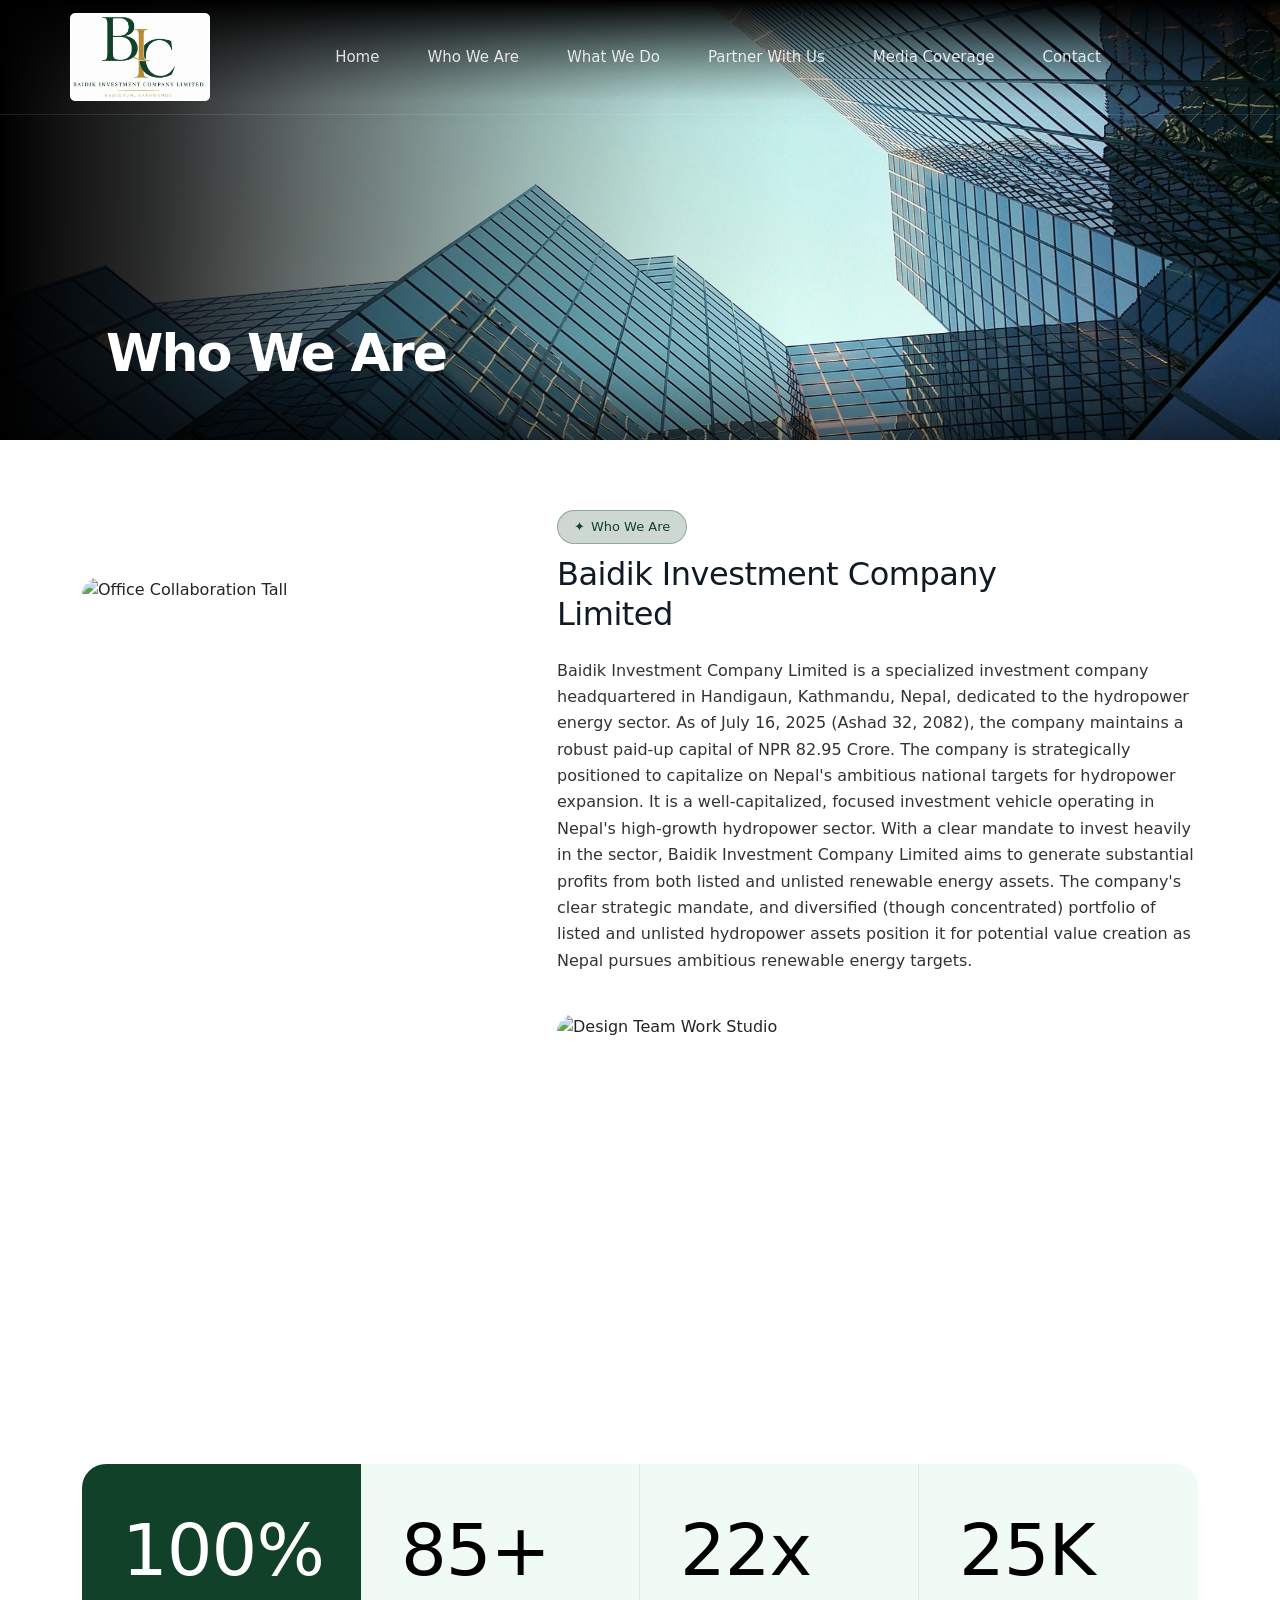
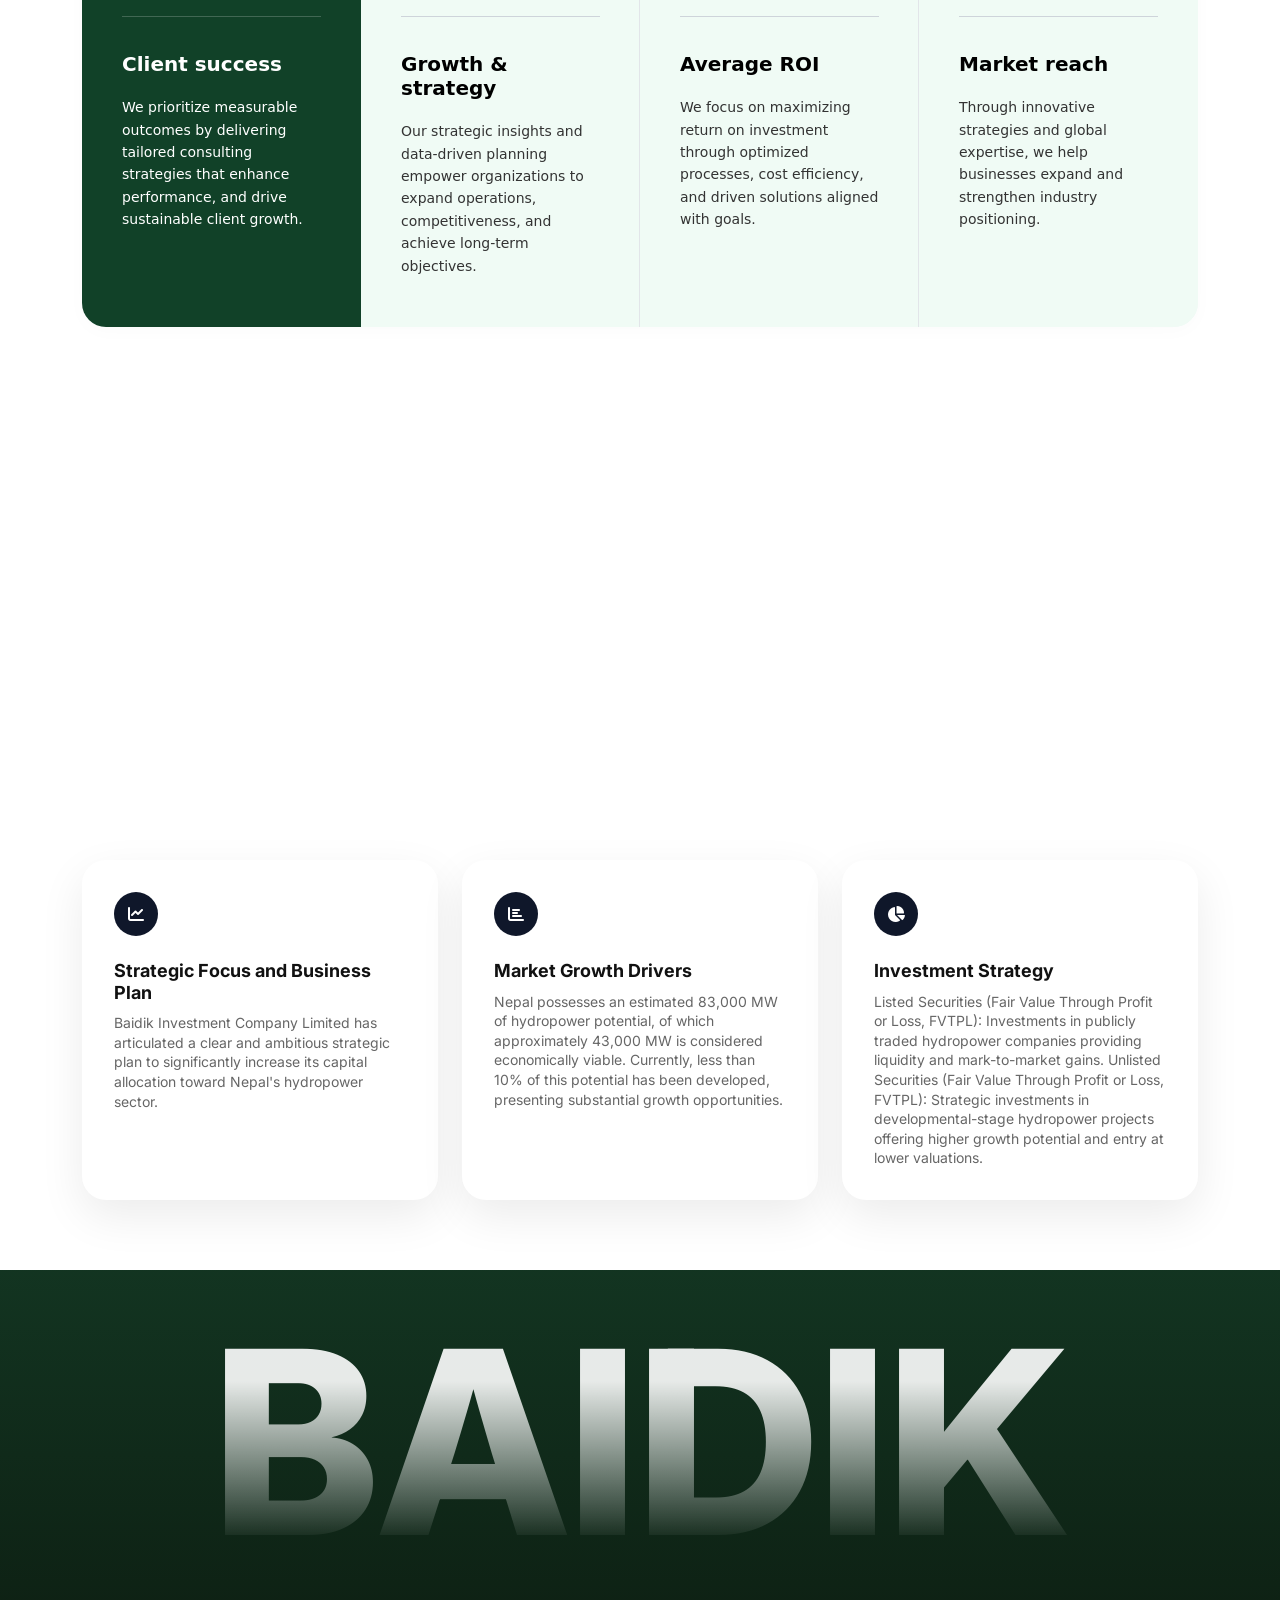
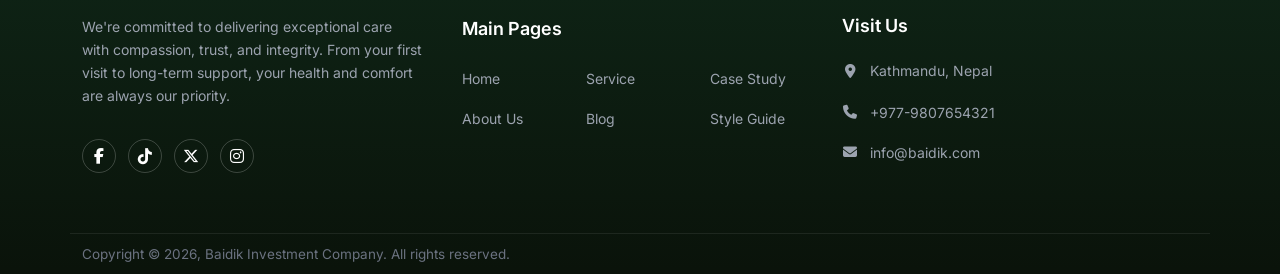
==== commit f04d8d92: "all pages design" ====
--- a/about.html
+++ b/about.html
@@ -21,127 +21,55 @@
 
 <body>
 
-    <header class="avorica-header-absolute ">
-        <nav class="navbar navbar-expand-lg navbar-dark container ">
-            <a class="navbar-brand avorica-logo " href="# ">
-                <img src="images/logo-baidik.png " alt="Logo ">
-            </a>
-
-            <button class="navbar-toggler " type="button " data-bs-toggle="collapse " data-bs-target="#avoricaNav ">
-                <span class="navbar-toggler-icon "></span>
-            </button>
-
-            <div class="collapse navbar-collapse " id="avoricaNav ">
-                <ul class="navbar-nav mx-auto mb-2 mb-lg-0 ">
-                    <li class="nav-item ">
-                        <a class="nav-link " href="# ">Home</a>
-                    </li>
-                    <li class="nav-item ">
-                        <a class="nav-link " href="# ">Who We Are</a>
-                    </li>
-                    <li class="nav-item ">
-                        <a class="nav-link " href="# ">What We Do</a>
-                    </li>
-                    <li class="nav-item ">
-                        <a class="nav-link " href="# ">Partner With Us</a>
-                    </li>
-                    <!-- <li class="nav-item avorica-dropdown ">
-                        <a class="nav-link " href="# ">
-                            What We Do <span class="arrow-indicator "></span>
-                        </a>
-                        <ul class="avorica-dropdown-menu ">
-                            <li><a href="# ">Service one</a></li>
-                            <li><a href="# ">Service two</a></li>
-                            <li><a href="# ">Service three</a></li>
-                            <li><a href="# ">Service details</a></li>
-                        </ul>
-                    </li> -->
-
-                    <li class="nav-item avorica-dropdown ">
-                        <a class="nav-link " href="# ">
-                            Press <span class="arrow-indicator "></span>
-                        </a>
-                        <ul class="avorica-dropdown-menu ">
-                            <li><a href="# ">Press Kit</a></li>
-                            <li><a href="# ">Gallery</a></li>
-                            <li><a href="# ">Coverage</a></li>
-                        </ul>
-                    </li>
-                    <li class="nav-item ">
-                        <a class="nav-link " href="# ">Contact</a>
-                    </li>
-                </ul>
-
-                <div class="d-flex ">
-                    <a href="# " class="avorica-btn avorica-btn-outline ">Get a quote <span class="dot "></span></a>
-                </div>
-            </div>
-        </nav>
-    </header>
+    <header class="avorica-header-absolute">
+    <nav class="navbar navbar-expand-lg navbar-dark container">
+        <a class="navbar-brand avorica-logo" href="index.html">
+            <img src="images/logo-baidik.png" alt="Logo">
+        </a>
+
+        <button class="navbar-toggler" type="button" data-bs-toggle="collapse" data-bs-target="#avoricaNav">
+            <span class="navbar-toggler-icon"></span>
+        </button>
+
+        <div class="collapse navbar-collapse" id="avoricaNav">
+            <ul class="navbar-nav mx-auto mb-2 mb-lg-0">
+                <li class="nav-item">
+                    <a class="nav-link" href="index.html">Home</a>
+                </li>
+                <li class="nav-item">
+                    <a class="nav-link" href="about.html">Who We Are</a>
+                </li>
+                <li class="nav-item">
+                    <a class="nav-link" href="business.html">What We Do</a>
+                </li>
+                <li class="nav-item">
+                    <a class="nav-link" href="partner.html">Partner With Us</a>
+                </li>
+                <li class="nav-item">
+                    <a class="nav-link" href="blog.html">Media Coverage</a>
+                </li>
+                <li class="nav-item">
+                    <a class="nav-link" href="contact.html">Contact</a>
+                </li>
+            </ul>
+        </div>
+    </nav>
+</header>
 
     <main>
-        <section class="alezon-exact-viewport" style="
-  position: relative;
-  width: 100%;
-  height: 440px;
-  background-color: #000000;
-  overflow: hidden;
-">
-
-            <img src="images/banner2.png" alt="Alezon Team" style="
-    position: absolute;
-    top: 0;
-    left: 0;
-    width: 100%;
-    height: 100%;
-    object-fit: cover;
-    z-index: 1;
-  ">
-
-            <div class="alezon-gradient-overlay" style="
-    position: absolute;
-    top: 0;
-    left: 0;
-    width: 100%;
-    height: 100%;
-    z-index: 2;
-    pointer-events: none;
-    background-image: 
-      linear-gradient(0deg, rgba(0,0,0,0.5) 0%, rgba(0,0,0,0.38) 4%, rgba(0,0,0,0.22) 10%, rgba(0,0,0,0.08) 16%, rgba(0,0,0,0) 22%), 
-      linear-gradient(180deg, rgba(0,0,0,1) 0%, rgba(0,0,0,0.76) 5%, rgba(0,0,0,0.48) 11%, rgba(0,0,0,0.24) 17%, rgba(4,4,4,0.04) 23%, rgba(0,0,0,0) 30%), 
-      linear-gradient(90deg, rgba(0,0,0,1) 0%, rgba(0,0,0,0.82) 12%, rgba(0,0,0,0.55) 25%, rgba(0,0,0,0.28) 40%, rgba(0,0,0,0.08) 52%, rgba(0,0,0,0) 62%);
-  "></div>
-
-            <div class="alezon-blur-overlay" style="
-    position: absolute;
-    top: 0;
-    left: 0;
-    width: 100%;
-    height: 100%;
-    z-index: 3;
-    pointer-events: none;
-    -webkit-mask-image: linear-gradient(to bottom, rgba(0,0,0,1) 0%, rgba(0,0,0,1) 12%, rgba(0,0,0,0) 25%, rgba(0,0,0,0) 75%, rgba(0,0,0,1) 88%, rgba(0,0,0,1) 100%);
-    mask-image: linear-gradient(to bottom, rgba(0,0,0,1) 0%, rgba(0,0,0,1) 12%, rgba(0,0,0,0) 25%, rgba(0,0,0,0) 75%, rgba(0,0,0,1) 88%, rgba(0,0,0,1) 100%);
-  "></div>
-
-
-
-            <div class="alezon-content-layer" style="
-    position: relative;
-    width: 100%;
-    height: 100%;
-    z-index: 4;
-    display: flex;
-    align-items: flex-end;
-    padding: 0 0 3.8rem 3rem;
-  ">
-                <div class="container">
-                    <h2
-                        style="color: #fff; font-size: 3.25rem; font-weight: 700; letter-spacing: -1.8px; margin: 0; line-height: 1;">
-                        About Baidik</h2>
-                </div>
-            </div>
-        </section>
+        <section class="alezon-exact-viewport">
+    <img src="images/banner2.png" alt="Alezon Team" class="alezon-bg-img">
+
+    <div class="alezon-gradient-overlay"></div>
+
+    <div class="alezon-blur-overlay"></div>
+
+    <div class="alezon-content-layer">
+        <div class="container">
+            <h2 class="alezon-main-title">Who We Are</h2>
+        </div>
+    </div>
+</section>
 
         <section class="interiors-about-section">
             <div class="container">
--- a/css/style.css
+++ b/css/style.css
@@ -11,7 +11,9 @@
 .h-100 {
     height: 150% !important;
 }
-
+li.nav-item {
+    padding: 10px 0;
+}
 .avorica-header-absolute {
     position: absolute;
     top: 0;
@@ -29,6 +31,9 @@
     color: #ffffff !important;
 }
 
+.navbar-collapse{
+    justify-content: end;
+}
 .avorica-logo img {
     max-width: 140px;
 }
@@ -238,7 +243,7 @@
 
 @media (max-width: 991px) {
     .avorica-header-absolute {
-        background-color: #0b172c;
+        background-color: #114128;
         position: relative;
         /* Restores flow hierarchy on mobile drawers */
         padding: 10px;
@@ -2878,4 +2883,1144 @@
       rgba(0, 0, 0, 0.08) 52%,
       rgba(0, 0, 0, 0.00) 62%
     );
+}
+/* Contact Page */
+
+/* Custom Global Font & Structural Core Settings */
+.git-section-wrapper {
+  padding: 5rem 0;
+  background-color: #ffffff;
+  font-family: -apple-system, BlinkMacSystemFont, "Segoe UI", Roboto, Arial, sans-serif;
+  color: #1a1a1a;
+}
+
+/* Typography elements */
+.git-main-title {
+  font-size: 2.25rem;
+  font-weight: 700;
+  letter-spacing: -0.5px;
+  margin-bottom: 1rem;
+}
+
+.git-lead-text {
+  font-size: 0.85rem;
+  line-height: 1.6;
+  color: #555555;
+  margin: 0;
+}
+
+/* BASE INFO CARD STATE (Default light mode background) */
+.git-info-card {
+  padding: 1.25rem;
+  border-radius: 10px;
+  height: 100%;
+  display: flex;
+  flex-direction: column;
+  justify-content: flex-start;
+  min-height: 90px;
+  background-color: #f7f7f7; /* Default non-hover color */
+  color: #1a1a1a;
+  cursor: pointer;
+  transition: background-color 0.25s ease, color 0.25s ease;
+}
+
+/* THE HOVER PERSISTENCE STATE (Triggered via JS class assignment) */
+.git-info-card.git-active {
+  background-color: #114128; /* Calibrated exact deep olive tone from image_699d8b.jpg */
+  color: #ffffff;
+}
+
+.git-card-label {
+  font-size: 20px;
+  font-weight: 600;
+  margin-bottom: 0.4rem;
+}
+
+.git-card-detail {
+  font-size: 14px;
+  opacity: 0.9;
+  word-break: break-word;
+  line-height: 1.4;
+}
+
+/* Form Design - Underlined Minimal Layout Styles */
+.git-form-group {
+  position: relative;
+  margin-bottom: 0.5rem;
+}
+
+.git-form-control,
+.git-form-select {
+  width: 100%;
+  background: transparent;
+  border: none;
+  border-bottom: 1px solid #cccccc;
+  border-radius: 0;
+  padding: 1.5rem 0 0.4rem 0;
+  font-size: 0.9rem;
+  color: #1a1a1a;
+  outline: none;
+  box-shadow: none !important;
+  transition: border-color 0.2s ease-in-out;
+}
+
+.git-form-select {
+  appearance: none;
+  background-image: url("data:image/svg+xml,%3Csvg xmlns='http://www.w3.org/2000/svg' width='10' height='10' viewBox='0 0 10 10'%3E%3Cpath d='M1 3.5 L5 7.5 L9 3.5' fill='none' stroke='%23000000' stroke-width='1.2' stroke-linecap='round' stroke-linejoin='round'/%3E%3C/svg%3E");
+  background-repeat: no-repeat;
+  background-position: calc(100% - 4px) 70%;
+}
+
+.git-form-control:focus,
+.git-form-select:focus {
+  border-bottom-color: #1e2d4a;
+}
+
+.git-textarea {
+  resize: none;
+  min-height: 80px;
+}
+
+/* Floating Label Animation Engine */
+.git-form-label {
+  position: absolute;
+  top: 1.4rem;
+  left: 0;
+  font-size: 0.9rem;
+  color: #1a1a1a;
+  pointer-events: none;
+  transition: all 0.2s ease-in-out;
+}
+
+.git-form-control:focus ~ .git-form-label,
+.git-form-control:not(:placeholder-shown) ~ .git-form-label,
+.git-form-select:focus ~ .git-form-label,
+.git-form-select:valid ~ .git-form-label {
+  top: 0;
+  font-size: 0.75rem;
+  color: #777777;
+}
+
+/* Submit Button Style */
+.git-submit-btn {
+  background-color: #1e2d4a; 
+  color: #ffffff !important;
+  font-size: 0.85rem;
+  font-weight: 600;
+  padding: 0.65rem 2rem;
+  border-radius: 50px;
+  border: none;
+  display: inline-flex;
+  align-items: center;
+  gap: 10px;
+  box-shadow: 0 4px 10px rgba(30, 45, 74, 0.15);
+  transition: background-color 0.2s ease, transform 0.1s ease;
+}
+
+.git-submit-btn:hover {
+  background-color: #162137;
+  transform: translateY(-1px);
+}
+
+.git-btn-dot {
+  width: 6px;
+  height: 6px;
+  background-color: #ffffff;
+  border-radius: 50%;
+  display: inline-block;
+}
+
+/* Right Side Image Element container adjustments */
+.git-image-wrapper {
+  width: 100%;
+}
+
+.git-side-img {
+  width: 100%;
+  height: 100%;
+  object-fit: cover;
+  border-radius: 12px;
+}
+
+/* --- Responsive Layout Adjustments --- */
+@media (max-width: 991.98px) {
+  .git-section-wrapper {
+    padding: 3.5rem 0;
+  }
+  
+  .git-side-img {
+    height: 400px;
+    margin-top: 2rem;
+  }
+}
+
+@media (max-width: 575.98px) {
+  .git-info-card {
+    min-height: auto;
+  }
+  
+  .git-main-title {
+    font-size: 1.85rem;
+  }
+}
+/* Container adjustments to allow absolute children layout tracking */
+.git-map-parent {
+  position: relative;
+  width: 100%;
+  min-height: 100%; /* Commands column-stretch alignment tracking */
+}
+
+/* 
+  Absolute positioning maps the iframe grid directly onto the corners of the column,
+  forcing it to perfectly match the height of the left form.
+*/
+.git-side-map {
+  position: absolute;
+  top: 0;
+  left: 0;
+  width: 100%;
+  height: 100%;
+  border: none;
+  border-radius: 12px; /* Matches the clean rounded map look in image_68c0cc.png */
+  box-shadow: 0 4px 20px rgba(0, 0, 0, 0.05);
+}
+
+/* --- Responsive Layout Breakpoints --- */
+@media (max-width: 991.98px) {
+  /* On tablets and mobile, drops the absolute restriction so the map doesn't compress to 0 height */
+  .git-map-parent {
+    min-height: 350px; 
+    margin-top: 2.5rem;
+  }
+  
+  .git-side-map {
+    position: relative;
+    height: 350px;
+  }
+}
+
+/* Blog Section */
+
+/* Core Section Layout Framework */
+.ndc-insights-section {
+  padding: 70px 0;
+  background-color: #ffffff;
+}
+
+/* Card Outer Container Base */
+.ndc-insight-card {
+  background-color: #f8f9fa; /* Off-white canvas tone seen in image_68b1a4.jpg */
+  border-radius: 14px;
+  padding: 20px;
+  height: 100%;
+  display: flex;
+  flex-direction: column;
+  justify-content: space-between;
+  border: 1px solid rgba(0, 0, 0, 0.02); /* Extremely subtle edge definition */
+}
+
+/* Top Meta Row Alignments */
+.ndc-card-meta-row {
+  display: flex;
+  justify-content: space-between;
+  align-items: center;
+  margin-bottom: 1.25rem;
+}
+
+.ndc-card-date-box {
+  display: flex;
+  align-items: center;
+  gap: 8px;
+  color: #6c757d;
+}
+
+.ndc-calendar-icon {
+  width: 14px;
+  height: 14px;
+  stroke: #495057;
+  opacity: 0.85;
+}
+
+.ndc-date-text {
+  font-size: 0.82rem;
+  font-weight: 500;
+  letter-spacing: -0.1px;
+}
+
+/* Rounded Link Trigger Arrow Button */
+.ndc-action-circle {
+  width: 40px;
+  height: 40px;
+  border-radius: 50%;
+  background-color: transparent;
+  border: 1px solid #dee2e6;
+  display: flex;
+  align-items: center;
+  justify-content: center;
+  color: #111111;
+  text-decoration: none;
+  transition: background-color 0.25s ease, border-color 0.25s ease, color 0.25s ease;
+}
+
+.ndc-action-circle:hover {
+  background-color: #111111;
+  border-color: #111111;
+  color: #ffffff;
+}
+
+.ndc-arrow-icon {
+  width: 16px;
+  height: 16px;
+}
+
+/* Typography Headings */
+.ndc-card-headline {
+  font-size: 1.35rem;
+  font-weight: 600;
+  line-height: 1.4;
+  margin-bottom: 2rem;
+  letter-spacing: -0.4px;
+}
+
+.ndc-card-headline a {
+  color: #111111;
+  text-decoration: none;
+  transition: color 0.2s ease;
+}
+
+.ndc-card-headline a:hover {
+  color: #495057;
+}
+
+/* Image Framing Configuration */
+.ndc-card-media-frame {
+  position: relative;
+  width: 100%;
+  height: 250px;
+  border-radius: 12px;
+  overflow: hidden;
+  margin-top: auto; /* Pushes the frame to pin perfectly along the bottom border */
+}
+
+.ndc-frame-asset {
+  width: 100%;
+  height: 100%;
+  object-fit: cover;
+}
+
+/* 
+  Since we are referencing image_68b1a4.jpg which contains BOTH cards in one image,
+  object-position coordinates split the left and right components cleanly!
+*/
+.ndc-frame-asset.asset-left {
+  object-position: 12% center;
+  transform: scale(2.05); /* Scales up the specific half component viewport */
+}
+
+.ndc-frame-asset.asset-right {
+  object-position: 88% center;
+  transform: scale(2.05);
+}
+
+/* --- Responsive Adjustments --- */
+@media (max-width: 1199.98px) {
+  .ndc-card-headline {
+    font-size: 1.2rem;
+  }
+  .ndc-card-media-frame {
+    height: 210px;
+  }
+}
+
+@media (max-width: 767.98px) {
+  .ndc-insight-card {
+    padding: 1.75rem;
+  }
+  .ndc-card-headline {
+    font-size: 1.25rem;
+    margin-bottom: 1.5rem;
+  }
+  .ndc-card-media-frame {
+    height: 240px;
+  }
+}
+
+/* Custom Global Font & Structural Core Canvas Settings */
+.bda-article-container {
+  padding: 70px 0;
+  background-color: #ffffff;
+  color: #555555;
+  -webkit-font-smoothing: antialiased;
+}
+
+/* 1. Main Hero Image Container */
+.bda-featured-hero-box {
+  width: 100%;
+  border-radius: 16px; /* Recreates smooth rounded corners precisely */
+  overflow: hidden;
+  box-shadow: 0 4px 20px rgba(0, 0, 0, 0.02);
+}
+
+.bda-hero-img {
+  width: 100%;
+  height: auto;
+  display: block;
+}
+
+/* 2. Core Text Body Elements */
+.bda-content-body-text p {
+  font-size: 1rem;
+  line-height: 1.7;
+  color: #666666;
+  margin-bottom: 1.5rem;
+  text-align: justify; /* Aligns with clean formal reference edges */
+}
+
+/* 3. Highlight Card Blockquote System */
+.bda-highlight-quote-card {
+  background-color: #f8f9fa;
+  border-radius: 16px;
+  padding: 2.25rem 2.5rem;
+  display: flex;
+  gap: 1.5rem;
+  align-items: flex-start;
+  border: 1px solid rgba(0, 0, 0, 0.01);
+}
+
+.bda-quote-icon-column {
+  flex-shrink: 0;
+}
+
+.bda-quote-glyph {
+  width: 28px;
+  height: auto;
+  opacity: 0.9;
+}
+
+.bda-quote-content-column {
+  flex-grow: 1;
+}
+
+.bda-quote-text {
+  font-size: 1.15rem;
+  font-weight: 600;
+  line-height: 1.55;
+  color: #0c1a30; /* Dark primary brand indigo selection */
+  margin: 0;
+}
+
+/* 4. Headings & List Architectures */
+.bda-section-title {
+  font-size: 2rem;
+  font-weight: 700;
+  color: #0c1a30;
+  letter-spacing: -0.6px;
+  margin-bottom: 0.75rem;
+}
+
+.bda-section-lead {
+  font-size: 0.95rem;
+  line-height: 1.6;
+  color: #666666;
+}
+
+.bda-bullet-points-list {
+  list-style: none;
+  padding-left: 0;
+  margin: 0;
+}
+
+.bda-bullet-points-list li {
+  position: relative;
+  font-size: 0.95rem;
+  line-height: 1.65;
+  color: #555555;
+  padding-left: 1.5rem;
+  margin-bottom: 0.9rem;
+}
+
+/* Recreates custom clean dots */
+.bda-bullet-points-list li::before {
+  content: "•";
+  position: absolute;
+  left: 0.2rem;
+  top: -0.05rem;
+  color: #333333;
+  font-size: 1.1rem;
+}
+
+/* Thin layout structural break rule */
+.bda-divider-line {
+  border: 0;
+  border-top: 1px solid #e9ecef;
+  opacity: 1;
+}
+
+/* 5. Footer Interactive Elements Row */
+.bda-footer-meta-row {
+  display: flex;
+  justify-content: space-between;
+  align-items: center;
+  flex-wrap: wrap;
+  gap: 1.5rem;
+}
+
+/* Badges elements alignment styles */
+.bda-tags-wrapper {
+  display: flex;
+  align-items: center;
+  gap: 8px;
+  flex-wrap: wrap;
+}
+
+.bda-tags-label {
+  font-weight: 700;
+  font-size: 0.95rem;
+  color: #0c1a30;
+  margin-right: 4px;
+}
+
+.bda-pill-badge {
+  background-color: #114128 !important; /* Calibrated brand solid blue badge */
+  color: #ffffff !important;
+  font-size: 0.8rem;
+  font-weight: 600;
+  padding: 0.45rem 1.2rem !important;
+  border-radius: 50px !important;
+  border: none !important;
+  transition: opacity 0.2s ease !important;
+}
+
+.bda-pill-badge:hover {
+  opacity: 0.9;
+}
+
+/* Brand Social circles link row buttons */
+.bda-socials-wrapper {
+  display: flex;
+  align-items: center;
+  gap: 10px;
+}
+
+.bda-social-circle {
+  width: 36px;
+  height: 36px;
+  border-radius: 50%;
+  background-color: #114128; /* Matching solid uniform brand circles */
+  color: #ffffff;
+  display: flex;
+  align-items: center;
+  justify-content: center;
+  text-decoration: none;
+  transition: transform 0.2s ease, background-color 0.2s ease;
+}
+
+.bda-social-circle svg {
+  width: 16px;
+  height: 16px;
+}
+
+.bda-social-circle:hover {
+  background-color: #0f33cc;
+  transform: translateY(-1px);
+}
+
+/* --- Responsive Adaptations Layout Breakpoints --- */
+@media (max-width: 767.98px) {
+  .bda-article-container {
+    padding: 2.5rem 0;
+  }
+  
+  .bda-content-body-text p {
+    text-align: left;
+    font-size: 0.95rem;
+  }
+
+  .bda-highlight-quote-card {
+    padding: 1.5rem;
+    gap: 1rem;
+  }
+
+  .bda-quote-text {
+    font-size: 1rem;
+  }
+
+  .bda-section-title {
+    font-size: 1.65rem;
+  }
+
+  .bda-footer-meta-row {
+    flex-direction: column;
+    align-items: flex-start;
+  }
+}
+/* The semantic blockquote element container */
+.bda-content-body-text blockquote {
+  position: relative;
+  background-color: #f8f9fa;
+  border-radius: 16px;
+  padding: 2.25rem 2.5rem 2.25rem 4.5rem; /* Expanded left padding to give the pseudo-element room */
+  margin: 0 0 3rem 0;
+  border: 1px solid rgba(0, 0, 0, 0.01);
+   font-size: 1.15rem;
+  font-weight: 600;
+  line-height: 1.55;
+  color: #0c1a30;
+  margin: 0;
+}
+
+/* Pseudo-element injector containing your exact blue quote glyph */
+.bda-content-body-text blockquote::before {
+  content: "";
+  position: absolute;
+  top: 2.45rem; /* Positions perfectly alongside the baseline of the first text row */
+  left: 2rem;
+  width: 28px;
+  height: 22px;
+  background-repeat: no-repeat;
+  background-size: contain;
+  /* Safe URI-encoded version of your exact SVG path geometry and #1B44F6 brand color fill */
+  background-image: url("data:image/svg+xml,%3Csvg xmlns='http://www.w3.org/2000/svg' viewBox='0 0 48 38' fill='none'%3E%3Cpath d='M0 21.6667C0 9.61111 9.42222 0 20.8 0V7.38889C13.4222 7.38889 11.2889 12.8778 11.2889 16.9H20.8V38H0V21.6667ZM27.2 21.6667C27.2 9.61111 36.6222 0 48 0V7.38889C40.6222 7.38889 38.4889 12.8778 38.4889 16.9H48V38H27.2V21.6667Z' fill='%23114128'/%3E%3C/svg%3E");
+}
+
+
+
+/* --- Responsive Adjustments --- */
+@media (max-width: 767.98px) {
+  .bda-content-body-text blockquote {
+    padding: 1.5rem 1.5rem 1.5rem 3.25rem; 
+       font-size: 1rem;/* Contracts container margins for small viewports */
+  }
+  
+  .bda-content-body-text blockquote::before {
+    top: 1.65rem;
+    left: 1.25rem;
+    width: 20px; /* Scales down slightly so it stays proportional to mobile fonts */
+    height: 16px;
+  }
+
+  
+}
+
+/* --- Section 1: Intro (Why Partner With Us) --- */
+        .intro-section {
+            background: radial-gradient(circle at 90% 10%, #f3f4f6 0%, #ffffff 60%);
+            position: relative;
+            padding: 100px 0;
+        }
+        
+        .accent-pill {
+            background-color: rgba(22, 43, 101, 0.05);
+            color: #162B65;
+            font-size: 0.85rem;
+            font-weight: 600;
+            padding: 6px 16px;
+            border-radius: 50px;
+            display: inline-block;
+            margin-bottom: 1.5rem;
+        }
+
+        .heading-creative {
+            font-size: 3.5rem;
+            font-weight: 300;
+            line-height: 1.15;
+            color: #0f172a;
+        }
+
+        .heading-creative strong {
+            font-weight: 700;
+            background: linear-gradient(135deg, #114128 0%, #3f9b6d 100%);
+            -webkit-background-clip: text;
+            -webkit-text-fill-color: transparent;
+        }
+
+        .text-creative-lead {
+            font-size: 1.15rem;
+            line-height: 1.8;
+            color: #475569;
+            padding-left: 1.5rem;
+        }
+
+        /* --- Section 2: Banner (Join Us) --- */
+        .cta-banner-wrapper {
+            position: relative;
+            z-index: 2;
+        }
+
+        .creative-card-banner {
+            background: linear-gradient(135deg, #3f9b6d 0%, #114128 100%);
+            border-radius: 32px;
+            padding: 4.5rem 4rem;
+            position: relative;
+            overflow: hidden;
+            box-shadow: 0 20px 40px rgba(22, 43, 101, 0.15);
+        }
+
+        .creative-card-banner::before {
+            content: '';
+            position: absolute;
+            top: -20%;
+            right: -10%;
+            width: 400px;
+            height: 400px;
+            border-radius: 50%;
+            background: radial-gradient(circle, rgba(43, 89, 255, 0.15) 0%, transparent 70%);
+        }
+
+        .btn-creative-action {
+            background-color: #ffffff;
+            color: #162B65;
+            font-weight: 600;
+            padding: 16px 36px;
+            border-radius: 14px;
+            border: 1px solid transparent;
+            transition: all 0.4s cubic-bezier(0.16, 1, 0.3, 1);
+            display: inline-flex;
+            align-items: center;
+            gap: 10px;
+            text-decoration: none;
+            box-shadow: 0 4px 12px rgba(0,0,0,0.05);
+        }
+
+        .btn-creative-action:hover {
+            background-color: #2B59FF;
+            color: #ffffff;
+            transform: translateY(-3px);
+            box-shadow: 0 12px 24px rgba(43, 89, 255, 0.3);
+        }
+
+        /* --- NEW: Fixed Pure Background Full Parallax Section (No Content) --- */
+        .parallax-divider-pure {
+            background-image: url('https://images.unsplash.com/photo-1486406146926-c627a92ad1ab?q=80&w=2070&auto=format&fit=crop');
+            height: 450px; /* Adjust height here to change parallax exposure scale */
+            background-attachment: fixed;
+            background-position: center;
+            background-repeat: no-repeat;
+            background-size: cover;
+            width: 100%;
+        }
+
+        /* --- Section 3: The Form Portal --- */
+        .form-section {
+            background-color: #F0FBF5;
+            padding: 70px 0;
+        }
+
+        .form-card-modern {
+            padding: 0 3rem;
+        }
+
+        /* Input Interaction Overhaul */
+        .interactive-group {
+            position: relative;
+            margin-bottom: 0.5rem;
+        }
+
+        .interactive-input {
+            width: 100%;
+            padding: 18px 16px 6px 16px;
+            font-size: 1rem;
+            border: 1px solid #e2e8f0;
+            border-radius: 12px;
+            background-color: #f8fafc;
+            color: #0f172a;
+            transition: all 0.3s ease;
+            outline: none;
+        }
+
+        .interactive-group label {
+            position: absolute;
+            left: 16px;
+            top: 50%;
+            transform: translateY(-50%);
+            color: #94a3b8;
+            transition: all 0.3s cubic-bezier(0.16, 1, 0.3, 1);
+            pointer-events: none;
+            font-size: 1rem;
+        }
+
+        .interactive-input:focus,
+        .interactive-input:not(:placeholder-shown) {
+            padding-top: 24px;
+            padding-bottom: 4px;
+            background-color: #ffffff;
+            border-color: #b48c37;
+            box-shadow: 0 0 0 4px rgba(43, 89, 255, 0.08);
+        }
+
+        .interactive-input:focus ~ label,
+        .interactive-input:not(:placeholder-shown) ~ label {
+            top: 12px;
+            font-size: 0.75rem;
+            font-weight: 600;
+            color: #b48c37;
+        }
+
+        .interactive-select {
+            appearance: none;
+            cursor: pointer;
+        }
+
+        .select-arrow {
+            position: absolute;
+            right: 16px;
+            top: 50%;
+            transform: translateY(-50%);
+            color: #94a3b8;
+            pointer-events: none;
+        }
+
+        .btn-submit-creative {
+            background: linear-gradient(135deg, #162B65 0%, #0a1432 100%);
+            color: #ffffff;
+            border: none;
+            border-radius: 14px;
+            padding: 16px 40px;
+            font-weight: 600;
+            font-size: 1.05rem;
+            transition: all 0.3s ease;
+            box-shadow: 0 10px 20px rgba(22, 43, 101, 0.1);
+        }
+
+        .btn-submit-creative:hover {
+            background: linear-gradient(135deg, #2B59FF 0%, #162B65 100%);
+            transform: translateY(-2px);
+            box-shadow: 0 15px 30px rgba(43, 89, 255, 0.25);
+        }
+
+        /* Responsive Breakpoint Adaptations */
+        @media (max-width: 991.98px) {
+            .heading-creative { font-size: 2.75rem; }
+            .creative-card-banner { padding: 3rem 2rem; }
+            .form-card-modern { padding: 2.5rem 1.5rem; }
+            /* Graceful fallback: turn off fixed attachment on touch screens for optimized rendering */
+            .parallax-divider-pure { background-attachment: scroll; height: 300px; }
+        }
+
+        .nc-media-wrapper {
+            font-family: 'Plus Jakarta Sans', sans-serif;
+            background-color: #ffffff;
+            /* Generous vertical padding to create the premium, airy layout structure */
+            padding: 100px 0; 
+        }
+
+        /* Sticky Title Column Logic */
+        .nc-media-sticky-col {
+            position: -webkit-sticky;
+            position: sticky;
+            /* Adjust top offset depending on if you have a floating/sticky main navbar */
+            top: 40px; 
+            align-self: start;
+        }
+
+        /* Title Typography Matching image_4e451f.png */
+        .nc-media-title {
+            color: #114128; /* Deep premium blue corporate tone */
+            font-size: 2rem; /* Prominent scale weight */
+            font-weight: 600;
+            line-height: 1.2;
+            margin: 0;
+            letter-spacing: -0.02em;
+        }
+
+        /* Content Right Column Typography Matching image_4e451f.png */
+        .nc-media-body-text {
+            color: #3d2d33; /* Dark matte auburn/charcoal blend tone */
+            font-size: 16px;
+            font-weight: 400; /* Breathable line height layout */
+            letter-spacing: 0.01em;
+        }
+
+        /* Smooth responsive fallback adjustments */
+        @media (max-width: 991.98px) {
+            .nc-media-wrapper {
+                padding: 60px 0;
+            }
+            .nc-media-sticky-col {
+                position: static; /* Disable sticky pinning on smaller mobile viewports for optimal stack flow */
+                margin-bottom: 24px;
+            }
+            .nc-media-title {
+                font-size: 2.5rem;
+            }
+            .nc-media-body-text {
+                font-size: 1.05rem;
+                line-height: 1.75;
+            }
+        }
+.mosaic-section{
+    padding: 0 0 70px;
+}
+.mosaic-section a{
+    text-decoration: none;
+}
+
+        .mosaic-item {
+        position: relative;
+        background-size: cover;
+        background-position: center;
+        border-radius: 24px;
+        overflow: hidden;
+        display: flex;
+        align-items: flex-end;
+        padding: 35px;
+        box-shadow: 0 10px 30px rgba(0,0,0,0.02);
+        transition: transform 0.4s cubic-bezier(0.16, 1, 0.3, 1);
+    }
+    .mosaic-item.long { height: 320px; }
+    .mosaic-item.square { height: 350px; }
+    .mosaic-item.short { height: 240px; }
+    
+    .mosaic-item:hover {
+        transform: scale(1.015) translateY(-4px);
+    }
+    .mosaic-content {
+        position: relative;
+        z-index: 2;
+        color: #ffffff;
+    }
+    .mosaic-section a:hover{
+        text-decoration: underline;
+        color:#fff;
+    }
+    .mosaic-content h3 {
+        font-weight: 700;
+        margin: 0;
+        font-size: 1.4rem;
+        letter-spacing: -0.01em;
+    }
+    .mosaic-content .badge {
+        background: rgba(255, 255, 255, 0.15);
+        backdrop-filter: blur(4px);
+        border: 1px solid rgba(255, 255, 255, 0.2);
+        padding: 6px 12px;
+        border-radius: 30px;
+        font-weight: 600;
+    }
+
+    /* --- SECTION 1: INTRODUCTION HERO REGION WITH GEOMETRIC BACKGROUND ACCENTS --- */
+        .bp-intro-block {
+            position: relative;
+            background-color: #f8fafc;
+            padding: 80px 20px;
+            overflow: hidden;
+        }
+        
+
+        .bp-header-subtitle {
+            font-size: 1.5rem;
+            font-weight: 300;
+            color: #333;
+            margin-bottom: 4px;
+        }
+        .bp-header-title {
+            font-size: 2.25rem;
+            font-weight: 600;
+            color: #0f172a;
+            margin-bottom: 24px;
+        }
+        .bp-header-lead {
+            font-size: 16px;
+            line-height: 1.5;
+            color: #333;
+            max-width: 900px;
+            margin: 0 auto;
+            font-weight: 400;
+        }
+
+       
+
+        /* Image Display Windows */
+        .bp-image-frame {
+            width: 100%;
+            height: 520px;
+            background-size: cover;
+            background-position: center;
+            background-repeat: no-repeat;
+        }
+
+        /* Dynamic Copywriting Containers */
+        .bp-text-container {
+            height: 520px;
+            display: flex;
+            flex-direction: column;
+            justify-content: center;
+            padding: 10% 12%; /* Generous inner wall spacing to guarantee beautiful density */
+            background-color: #ffffff;
+        }
+        .bp-block-title {
+            font-size: 2rem;
+            font-weight: 500;
+            color: #1e293b;
+            margin-bottom: 20px;
+        }
+        .bp-block-desc {
+            font-size: 16px;
+            line-height: 1.5;
+            color: #333;
+            margin: 0;
+            text-align: justify;
+        }
+
+        /* --- RESPONSIVE ADAPTABILITY INTERCEPTORS --- */
+        @media (max-width: 991.98px) {
+            .bp-header-title { font-size: 1.85rem; }
+            
+            /* Allow blocks to scale naturally based on screen content height on mobile/tablet viewports */
+            .bp-image-frame {
+                height: 360px;
+            }
+            .bp-text-container {
+                height: auto;
+                padding: 60px 40px;
+            }
+        }
+
+        @media (max-width: 575.98px) {
+            .bp-text-container { padding: 45px 24px; }
+            .bp-image-frame { height: 280px; }
+        }
+        
+
+        /* --- Core Banner Container --- */
+.alezon-exact-viewport {
+    position: relative;
+    width: 100%;
+    height: 440px;
+    background-color: #000000;
+    overflow: hidden;
+}
+
+/* --- Asset Positioning --- */
+.alezon-bg-img {
+    position: absolute;
+    top: 0;
+    left: 0;
+    width: 100%;
+    height: 100%;
+    object-fit: cover;
+    z-index: 1;
+}
+
+/* --- Gradient Overlay System --- */
+.alezon-gradient-overlay {
+    position: absolute;
+    top: 0;
+    left: 0;
+    width: 100%;
+    height: 100%;
+    z-index: 2;
+    pointer-events: none;
+    background-image: 
+        linear-gradient(0deg, rgba(0,0,0,0.5) 0%, rgba(0,0,0,0.38) 4%, rgba(0,0,0,0.22) 10%, rgba(0,0,0,0.08) 16%, rgba(0,0,0,0) 22%), 
+        linear-gradient(180deg, rgba(0,0,0,1) 0%, rgba(0,0,0,0.76) 5%, rgba(0,0,0,0.48) 11%, rgba(0,0,0,0.24) 17%, rgba(4,4,4,0.04) 23%, rgba(0,0,0,0) 30%), 
+        linear-gradient(90deg, rgba(0,0,0,1) 0%, rgba(0,0,0,0.82) 12%, rgba(0,0,0,0.55) 25%, rgba(0,0,0,0.28) 40%, rgba(0,0,0,0.08) 52%, rgba(0,0,0,0) 62%);
+}
+
+/* --- Mask Blurred Layer --- */
+.alezon-blur-overlay {
+    position: absolute;
+    top: 0;
+    left: 0;
+    width: 100%;
+    height: 100%;
+    z-index: 3;
+    pointer-events: none;
+    -webkit-mask-image: linear-gradient(to bottom, rgba(0,0,0,1) 0%, rgba(0,0,0,1) 12%, rgba(0,0,0,0) 25%, rgba(0,0,0,0) 75%, rgba(0,0,0,1) 88%, rgba(0,0,0,1) 100%);
+    mask-image: linear-gradient(to bottom, rgba(0,0,0,1) 0%, rgba(0,0,0,1) 12%, rgba(0,0,0,0) 25%, rgba(0,0,0,0) 75%, rgba(0,0,0,1) 88%, rgba(0,0,0,1) 100%);
+}
+
+/* --- Dynamic Flex Content Framework --- */
+.alezon-content-layer {
+    position: relative;
+    width: 100%;
+    height: 100%;
+    z-index: 4;
+    display: flex;
+    align-items: flex-end;
+    padding: 0 0 3.8rem 3rem; /* Styled padding matching original layout specs */
+}
+
+/* --- Core Typographic Styles --- */
+.alezon-main-title {
+    color: #ffffff;
+    font-size: 3.25rem;
+    font-weight: 700;
+    letter-spacing: -1.8px;
+    margin: 0;
+    line-height: 1;
+}
+
+/* ==========================================================================
+   RESPONSIVE BREAKPOINTS (Adaptive Viewport Interceptors)
+   ========================================================================== */
+
+/* --- Desktop/Tablets Constraint (Under 992px) --- */
+@media (max-width: 991.98px) {
+    .alezon-exact-viewport {
+        height: 380px; /* Bring down banner footprint depth slightly */
+    }
+    .alezon-content-layer {
+        padding: 0 0 3rem 1.5rem; /* Readjust edge gap gutters slightly */
+    }
+    .alezon-main-title {
+        font-size: 2.75rem; /* Smooth text compression drop */
+        letter-spacing: -1.2px;
+    }
+}
+
+/* --- Meta Date Row Layout --- */
+.alezon-meta-date-row {
+    display: flex;
+    align-items: center;
+    gap: 8px;
+    margin: 0 0 10px 10px;
+    color: #ffffff;
+    opacity: 0.95;
+}
+
+/* --- Calendar Icon Styling --- */
+.alezon-date-icon {
+    font-size: 14px;
+}
+
+/* --- Text Element Styling --- */
+.alezon-date-text {
+    font-size: 14px;
+    font-weight: 500;
+    display: inline-block;
+    vertical-align: middle;
+}
+
+/* ==========================================================================
+   RESPONSIVE BREAKPOINTS (Adaptive Viewport Interceptors)
+   ========================================================================== */
+
+/* --- Smartphones Viewport Core (Under 576px) --- */
+@media (max-width: 575.98px) {
+    .alezon-meta-date-row {
+        /* Centered layout if needed to match the centered heading text on mobile */
+        justify-content: center; 
+        margin: 0 0 10px 0; /* Cleared absolute left offset for clean mobile centering */
+    }
+    
+    .alezon-date-icon,
+    .alezon-date-text {
+        font-size: 13px; /* Slightly scaled down text for optimal readability on mobile screens */
+    }
+}
+
+/* --- Smartphones Viewport Core (Under 576px) --- */
+@media (max-width: 575.98px) {
+    .alezon-exact-viewport {
+        height: 280px; /* Compact height for smaller mobile environments */
+    }
+    .alezon-content-layer {
+        padding: 0 0 2rem 0; /* Remove extreme left absolute offsets so it centers with Bootstrap's native container */
+    }
+    .alezon-main-title {
+        font-size: 2.25rem; /* Tighten typographic visual weight */
+        letter-spacing: -0.8px;
+        text-align: center; /* Optically centers heading text on small screens */
+    }
 }
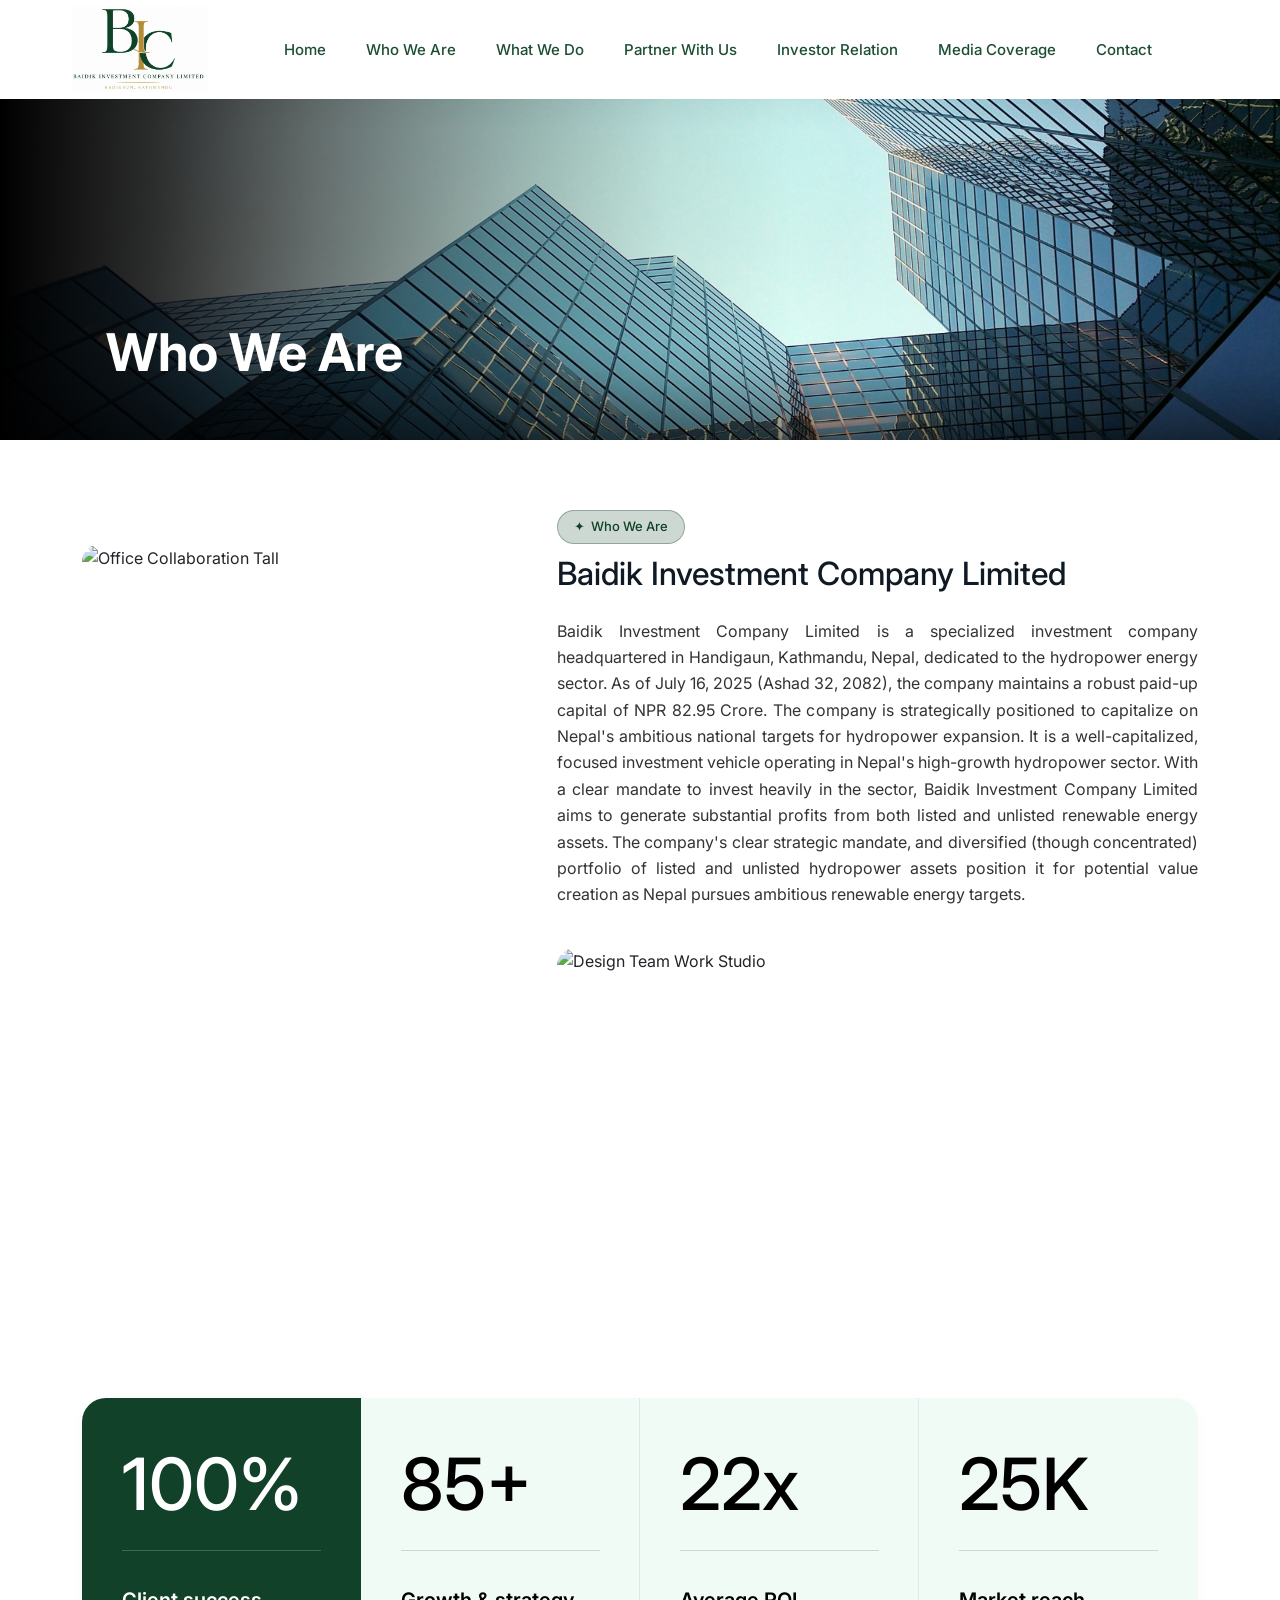
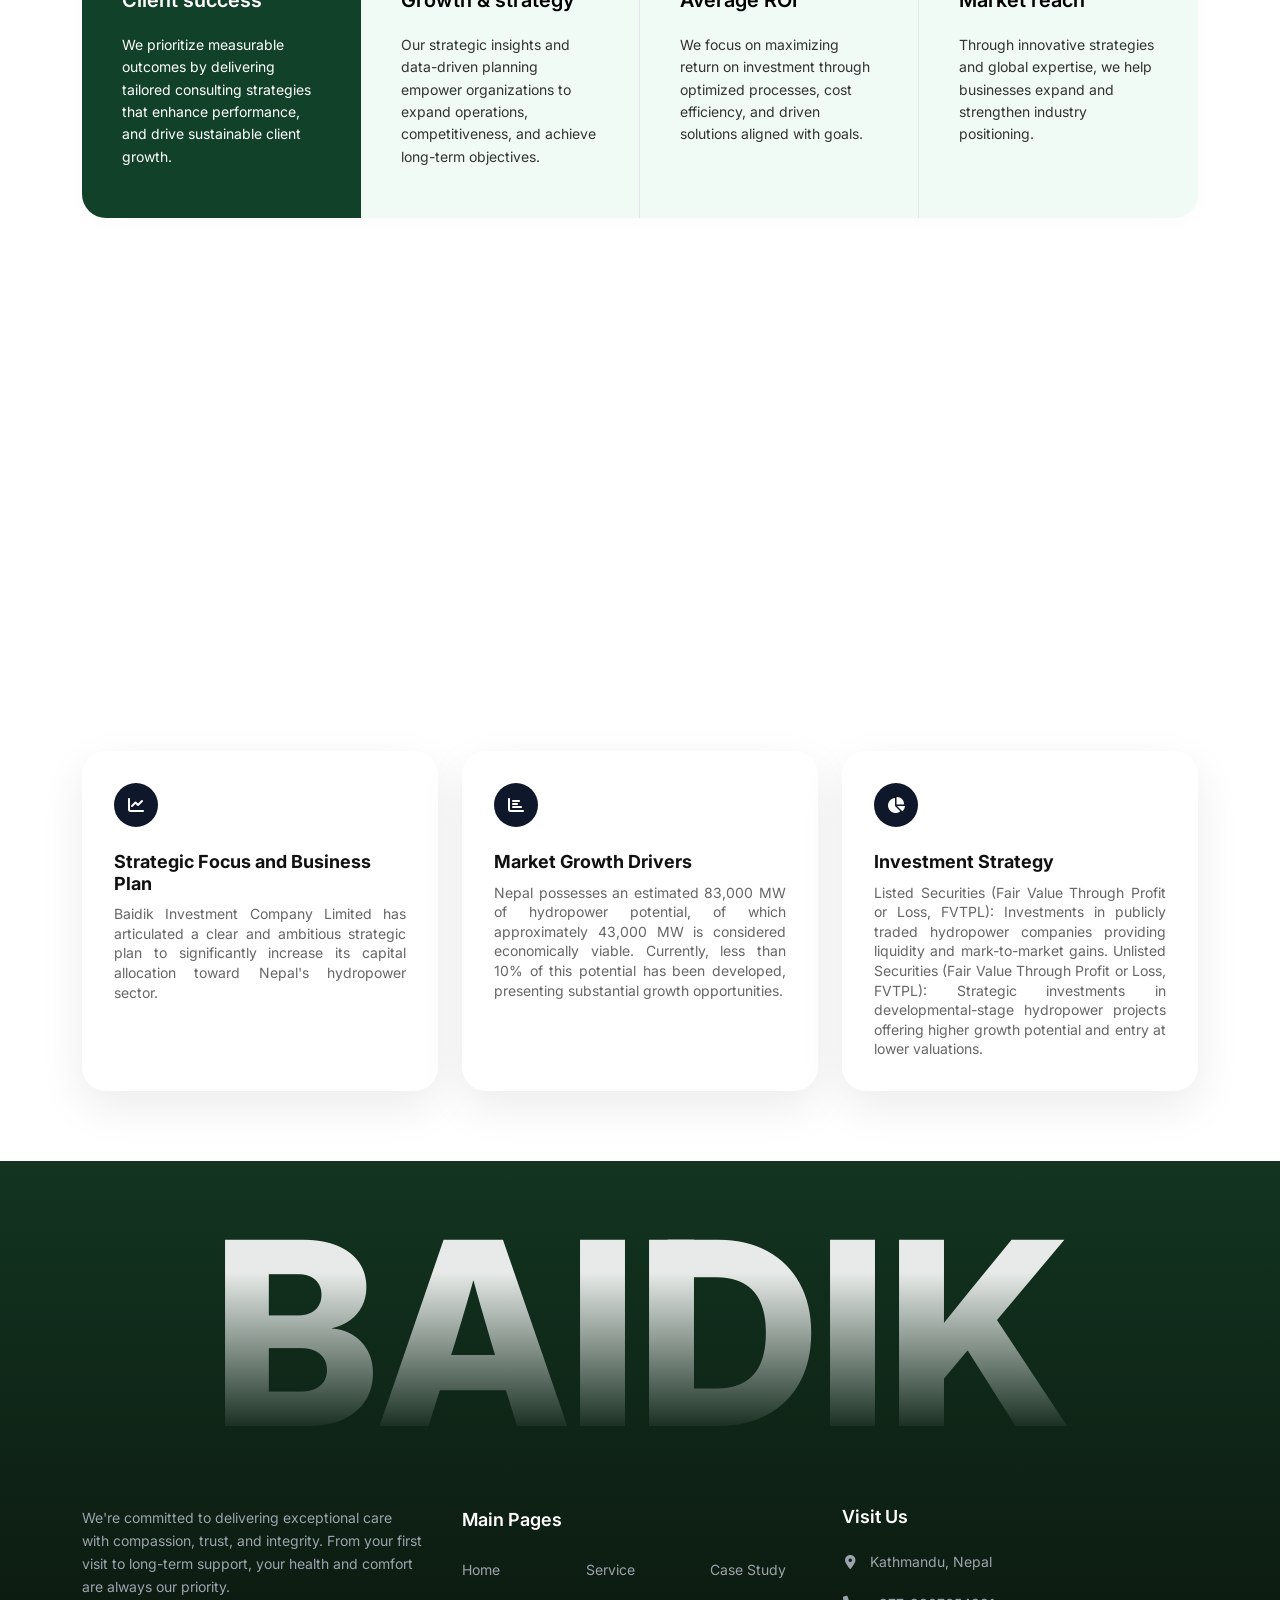
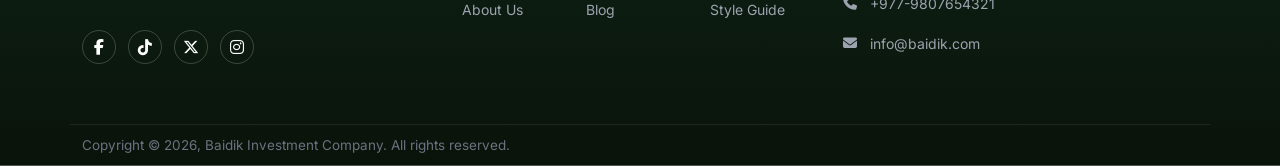
==== commit 748c42f9: "enhancement" ====
--- a/about.html
+++ b/about.html
@@ -32,26 +32,51 @@
         </button>
 
         <div class="collapse navbar-collapse" id="avoricaNav">
-            <ul class="navbar-nav mx-auto mb-2 mb-lg-0">
-                <li class="nav-item">
-                    <a class="nav-link" href="index.html">Home</a>
-                </li>
-                <li class="nav-item">
-                    <a class="nav-link" href="about.html">Who We Are</a>
-                </li>
-                <li class="nav-item">
-                    <a class="nav-link" href="business.html">What We Do</a>
-                </li>
-                <li class="nav-item">
-                    <a class="nav-link" href="partner.html">Partner With Us</a>
-                </li>
-                <li class="nav-item">
-                    <a class="nav-link" href="blog.html">Media Coverage</a>
-                </li>
-                <li class="nav-item">
-                    <a class="nav-link" href="contact.html">Contact</a>
-                </li>
-            </ul>
+           <ul class="navbar-nav mx-auto mb-2 mb-lg-0">
+                    <li class="nav-item">
+                        <a class="nav-link" href="index.html">Home</a>
+                    </li>
+                    <li class="nav-item dropdown hover-dropdown">
+                        <a class="nav-link dropdown-toggle" href="#" id="whoWeAreDropdown" role="button"
+                            data-bs-toggle="dropdown" aria-expanded="false">
+                            Who We Are
+                        </a>
+                        <ul class="dropdown-menu" aria-labelledby="whoWeAreDropdown">
+                            <li><a class="dropdown-item" href="about.html">About Us</a></li>
+                            <li><a class="dropdown-item" href="mission.html">Mission/Vision</a></li>
+                            <li><a class="dropdown-item" href="#.html">Organization Chart</a></li>
+                            <li><a class="dropdown-item" href="team.html">Management Team</a></li>
+                            <li><a class="dropdown-item" href="team.html">Boards Of Directors</a></li>
+                        </ul>
+                    </li>
+
+
+                    <li class="nav-item dropdown hover-dropdown">
+                        <a class="nav-link dropdown-toggle" href="business.html" id="whoWeAreDropdown" role="button"
+                            data-bs-toggle="dropdown" aria-expanded="false">
+                            What We Do
+                        </a>
+                        <ul class="dropdown-menu" aria-labelledby="whoWeAreDropdown">
+                            <li><a class="dropdown-item" href="business-category.html">Hydropower Sector</a></li>
+                            <li><a class="dropdown-item" href="business-category.html">Real State Sector</a></li>
+                            <li><a class="dropdown-item" href="business-category.html">Health Sector</a></li>
+                            <li><a class="dropdown-item" href="business-category.html">Education Sector</a></li>
+                            <li><a class="dropdown-item" href="business-category.html">Social Sector</a></li>
+                        </ul>
+                    </li>
+                    <li class="nav-item">
+                        <a class="nav-link" href="partner.html">Partner With Us</a>
+                    </li>
+                    <li class="nav-item">
+                        <a class="nav-link" href="report.html">Investor Relation</a>
+                    </li>
+                    <li class="nav-item">
+                        <a class="nav-link" href="blog.html">Media Coverage</a>
+                    </li>
+                    <li class="nav-item">
+                        <a class="nav-link" href="contact.html">Contact</a>
+                    </li>
+                </ul>
         </div>
     </nav>
 </header>
--- a/css/style.css
+++ b/css/style.css
@@ -1,2656 +1,2665 @@
 :root {
-    --theme-color: #114128;
-    --theme-color2: #b48c37;
-}
-
+  --theme-color: #114128;
+  --theme-color2: #b48c37;
+  --bk-green:        #1a3d2b;
+      --bk-green-dark:   #122a1e;
+      --bk-green-mid:    #224d36;
+      --bk-green-light:  #2a5c40;
+      --bk-gold:         #b8963e;
+      --bk-gold-light:   #d4af6a;
+      --bk-gold-pale:    #f0e6cc;
+      --bk-white:        #ffffff;
+      --bk-off:          #f5f4f0;
+      --bk-text:         #1a1a18;
+      --bk-text-muted:   #5a5a56;
+      --bk-text-faint:   #9a9a96;
+      --bk-border:       rgba(255,255,255,.10);
+      --bk-border-light: rgba(0,0,0,.08);
+}
+
+body,
+html {
+  font-family: "Inter", sans-serif !important;
+}
 
 /* ==========================================================================
    1. SEPARATE HEADER STYLES (Absolute Positioning Layer)
    ========================================================================== */
 
 .h-100 {
-    height: 150% !important;
+  height: 150% !important;
 }
 li.nav-item {
-    padding: 10px 0;
+  padding: 10px 0;
+}
+.navbar {
+  padding: 0;
 }
 .avorica-header-absolute {
-    position: absolute;
-    top: 0;
-    left: 0;
-    width: 100%;
-    z-index: 100;
-    /* Placed over the slider element */
-    border-bottom: 1px solid rgba(255, 255, 255, 0.1);
+  position: absolute;
+  top: 0;
+  background-color: white;
+  left: 0;
+  width: 100%;
+  z-index: 100;
+  /* Placed over the slider element */
+  border-bottom: 1px solid rgba(255, 255, 255, 0.1);
 }
 
 .avorica-header-absolute .avorica-logo {
-    font-size: 24px;
-    font-weight: 700;
-    letter-spacing: 2px;
-    color: #ffffff !important;
-}
-
-.navbar-collapse{
-    justify-content: end;
+  font-size: 24px;
+  font-weight: 700;
+  color: #ffffff !important;
+}
+
+.navbar-collapse {
+  justify-content: end;
 }
 .avorica-logo img {
-    max-width: 140px;
-}
-
-.avorica-header-absolute .navbar-nav .nav-link {
-    color: rgba(255, 255, 255, 0.85) !important;
-    font-weight: 500;
-    font-size: 15px;
-    margin: 0 16px;
-    transition: color 0.3s ease;
-    display: inline-flex;
-    align-items: center;
-}
-
-.avorica-header-absolute .navbar-nav .nav-link:hover {
-    color: #ffffff !important;
-}
-
+  max-width: 140px;
+}
+
+@media (min-width: 992px) {
+  .hover-dropdown:hover > .dropdown-menu,
+  .hover-dropdown:focus-within > .dropdown-menu {
+    display: block;
+  }
+  .hover-dropdown > .dropdown-menu {
+    margin-top: 2px;
+  }
+}
+
+.avorica-header-absolute .navbar-nav .nav-item a {
+  color: rgb(28 78 52) !important;
+  font-weight: 500;
+  font-size: 15px;
+  margin: 0 5px;
+  padding: 0px 15px;
+  transition: color 0.3s ease;
+  display: inline-flex;
+  align-items: center;
+}
+
+.avorica-header-absolute .navbar-nav .nav-item:hover {
+  background: #114229;
+   border-radius: 500px;
+  /* padding: 10px 20px; */
+}
+.avorica-header-absolute .navbar-nav .nav-item:hover a{
+color: #ffffff !important;
+ 
+}
 
 /* --- Dropdown Menu Elements --- */
 
 .avorica-header-absolute .avorica-dropdown {
-    position: relative;
-}
-
+  position: relative;
+}
 
 /* Downward Arrow Icon vector */
 
 .avorica-header-absolute .arrow-indicator {
-    display: inline-block;
-    width: 20px;
-    height: 15px;
-    margin-left: 6px;
-    vertical-align: baseline;
-    background-image: url("data:image/svg+xml,%3Csvg xmlns='http://www.w3.org/2000/svg' viewBox='0 0 24 24' fill='none' stroke='rgba(255,255,255,0.85)' stroke-width='2.5' stroke-linecap='round' stroke-linejoin='round'%3E%3Cpolyline points='6 9 12 15 18 9'%3E%3C/polyline%3E%3C/svg%3E");
-    background-size: contain;
-    background-repeat: no-repeat;
-    transition: transform 0.3s ease;
-}
-
+  display: inline-block;
+  width: 20px;
+  height: 15px;
+  margin-left: 6px;
+  vertical-align: baseline;
+  background-image: url("data:image/svg+xml,%3Csvg xmlns='http://www.w3.org/2000/svg' viewBox='0 0 24 24' fill='none' stroke='rgba(255,255,255,0.85)' stroke-width='2.5' stroke-linecap='round' stroke-linejoin='round'%3E%3Cpolyline points='6 9 12 15 18 9'%3E%3C/polyline%3E%3C/svg%3E");
+  background-size: contain;
+  background-repeat: no-repeat;
+  transition: transform 0.3s ease;
+}
 
 /* Dropdown Card panel */
 
 .avorica-header-absolute .avorica-dropdown-menu {
-    position: absolute;
-    top: 100%;
-    left: 0;
-    min-width: 215px;
-    background-color: #ffffff;
-    border-radius: 12px;
-    padding: 15px 0;
-    margin-top: 15px;
-    list-style: none;
-    box-shadow: 0 10px 30px rgba(0, 0, 0, 0.18), 0 4px 12px rgba(0, 0, 0, 0.08);
-    opacity: 0;
-    visibility: hidden;
-    transform: translateY(10px);
-    transition: all 0.3s cubic-bezier(0.25, 1, 0.5, 1);
+  position: absolute;
+  top: 100%;
+  left: 0;
+  min-width: 215px;
+  background-color: #ffffff;
+  border-radius: 12px;
+  padding: 15px 0;
+  margin-top: 15px;
+  list-style: none;
+  box-shadow:
+    0 10px 30px rgba(0, 0, 0, 0.18),
+    0 4px 12px rgba(0, 0, 0, 0.08);
+  opacity: 0;
+  visibility: hidden;
+  transform: translateY(10px);
+  transition: all 0.3s cubic-bezier(0.25, 1, 0.5, 1);
 }
 
 .avorica-header-absolute .avorica-dropdown-menu li a {
-    display: block;
-    padding: 10px 24px;
-    color: #555555;
-    font-size: 15px;
-    font-weight: 400;
-    text-decoration: none;
-    transition: all 0.2s ease;
+  display: block;
+  padding: 10px 24px;
+  color: #555555;
+  font-size: 15px;
+  font-weight: 400;
+  text-decoration: none;
+  transition: all 0.2s ease;
 }
 
 .avorica-header-absolute .avorica-dropdown-menu li a:hover {
-    color: #0b172c;
-    background-color: #f8f9fa;
-    padding-left: 28px;
-}
-
+  color: #0b172c;
+  background-color: #f8f9fa;
+  padding-left: 28px;
+}
 
 /* Desktop Hover Triggers to flip icon and open wrapper */
 
 @media (min-width: 992px) {
-    .avorica-header-absolute .avorica-dropdown:hover .avorica-dropdown-menu {
-        opacity: 1;
-        visibility: visible;
-        transform: translateY(0);
-    }
-    .avorica-header-absolute .avorica-dropdown:hover .arrow-indicator {
-        transform: rotate(-180deg);
-    }
-}
-
+  .avorica-header-absolute .avorica-dropdown:hover .avorica-dropdown-menu {
+    opacity: 1;
+    visibility: visible;
+    transform: translateY(0);
+  }
+  .avorica-header-absolute .avorica-dropdown:hover .arrow-indicator {
+    transform: rotate(-180deg);
+  }
+}
 
 /* ==========================================================================
    2. SEPARATE SLIDER BANNER STYLES
    ========================================================================== */
 
 .avorica-hero-slider {
-    width: 100%;
-    position: relative;
+  width: 100%;
+  position: relative;
 }
 
 .avorica-hero-slider .avorica-slide-item {
-    height: 100vh;
-    min-height: 700px;
-    background-size: cover;
-    background-position: center right;
-    background-repeat: no-repeat;
+  height: 100vh;
+  min-height: 700px;
+  background-size: cover;
+  background-position: center right;
+  background-repeat: no-repeat;
 }
 
 .avorica-hero-slider .avorica-title {
-    color: #ffffff;
-    font-size: 4rem;
-    font-weight: 600;
-    line-height: 1.15;
-    margin-bottom: 24px;
-    letter-spacing: -1px;
+  color: #ffffff;
+  font-size: 3.5rem;
+  font-weight: 600;
+  line-height: 1.15;
+  margin-bottom: 24px;
 }
 
 .avorica-hero-slider .avorica-description {
-    color: rgba(255, 255, 255, 0.75);
-    font-size: 16px;
-    line-height: 1.6;
-    max-width: 540px;
-    margin-bottom: 40px;
-}
-
+  color: rgba(255, 255, 255, 0.75);
+  font-size: 16px;
+  line-height: 1.6;
+  max-width: 540px;
+  margin-bottom: 40px;
+}
 
 /* ==========================================================================
    3. BUTTON LAYOUT & SWIPER BULLETS
    ========================================================================== */
 
 .avorica-btn {
-    display: inline-flex;
-    align-items: center;
-    justify-content: space-between;
-    padding: 12px 28px;
-    border-radius: 50px;
-    font-size: 15px;
-    font-weight: 500;
-    text-decoration: none;
-    transition: all 0.3s ease;
+  display: inline-flex;
+  align-items: center;
+  justify-content: space-between;
+  padding: 12px 28px;
+  border-radius: 50px;
+  font-size: 15px;
+  font-weight: 500;
+  text-decoration: none;
+  transition: all 0.3s ease;
 }
 
 .avorica-btn-outline {
-    background-color: var(--theme-color2);
-    color: #fff !important;
-    border: 1px solid var(--theme-color2);
+  background-color: var(--theme-color2);
+  color: #fff !important;
+  border: 1px solid var(--theme-color2);
 }
 
 .avorica-btn-outline:hover {
-    background-color: transparent;
-    color: var(--theme-color2) !important;
+  background-color: transparent;
+  color: var(--theme-color2) !important;
 }
 
 .avorica-btn-solid {
-    background-color: var(--theme-color2);
-    color: #fff;
+  background-color: var(--theme-color2);
+  color: #fff;
 }
 
 .avorica-btn-solid:hover {
-    background-color: #f0f0f0;
-    transform: translateY(-2px);
-    color: var(--theme-color2);
+  background-color: #f0f0f0;
+  transform: translateY(-2px);
+  color: var(--theme-color2);
 }
 
 .avorica-btn-outline:hover .dot {
-    background-color: var(--theme-color2);
+  background-color: var(--theme-color2);
 }
 
 .avorica-btn-solid:hover .dot {
-    background-color: var(--theme-color2);
+  background-color: var(--theme-color2);
 }
 
 .dot,
 .dot-dark {
-    width: 6px;
-    height: 6px;
-    border-radius: 50%;
-    display: inline-block;
-    margin-left: 15px;
-    background-color: #fff;
-}
-
+  width: 6px;
+  height: 6px;
+  border-radius: 50%;
+  display: inline-block;
+  margin-left: 15px;
+  background-color: #fff;
+}
 
 /* Swiper Pagination Placement */
 
 .avorica-hero-slider .swiper-pagination-bullet {
-    background: #fff !important;
-    opacity: 0.9;
+  background: #fff !important;
+  opacity: 0.9;
 }
 
 .avorica-hero-slider .swiper-pagination-bullet-active {
-    background: var(--theme-color2) !important;
-    width: 20px;
-    border-radius: 50px;
-}
-
+  background: var(--theme-color2) !important;
+  width: 20px;
+  border-radius: 50px;
+}
 
 /* ==========================================================================
    4. RESPONSIBLE BREAKPOINTS
    ========================================================================== */
 
 @media (max-width: 1199px) {
-    .avorica-hero-slider .avorica-title {
-        font-size: 3.2rem;
-    }
+  .avorica-hero-slider .avorica-title {
+    font-size: 3.2rem;
+  }
 }
 
 @media (max-width: 991px) {
-    .avorica-header-absolute {
-        background-color: #114128;
-        position: relative;
-        /* Restores flow hierarchy on mobile drawers */
-        padding: 10px;
-    }
-    .avorica-header-absolute .avorica-dropdown-menu {
-        position: static;
-        opacity: 1;
-        visibility: visible;
-        transform: none;
-        box-shadow: none;
-        background-color: transparent;
-        padding: 0 0 0 15px;
-        margin: 0;
-    }
-    .avorica-header-absolute .avorica-dropdown-menu li a {
-        color: rgba(255, 255, 255, 0.7);
-    }
-    .avorica-hero-slider .avorica-slide-item {
-        height: 80vh;
-        background-position: 75% center;
-    }
-    .avorica-hero-slider .avorica-title {
-        font-size: 2.6rem;
-    }
+  .avorica-header-absolute {
+    background-color: #114128;
+    position: relative;
+    /* Restores flow hierarchy on mobile drawers */
+    padding: 10px;
+  }
+  .avorica-header-absolute .avorica-dropdown-menu {
+    position: static;
+    opacity: 1;
+    visibility: visible;
+    transform: none;
+    box-shadow: none;
+    background-color: transparent;
+    padding: 0 0 0 15px;
+    margin: 0;
+  }
+  .avorica-header-absolute .avorica-dropdown-menu li a {
+    color: rgba(255, 255, 255, 0.7);
+  }
+  .avorica-hero-slider .avorica-slide-item {
+    height: 80vh;
+    background-position: 75% center;
+  }
+  .avorica-hero-slider .avorica-title {
+    font-size: 2.6rem;
+  }
 }
 
 @media (max-width: 575px) {
-    .avorica-hero-slider .avorica-slide-item {
-        background-image: linear-gradient( to top, rgba(11, 23, 44, 0.95) 60%, rgba(11, 23, 44, 0.5) 100%), url("https://images.unsplash.com/photo-1573496359142-b8d87734a5a2?q=80&w=1920&auto=format&fit=crop") !important;
-    }
-    .avorica-hero-slider .avorica-title {
-        font-size: 2.1rem;
-    }
-}
-
+  .avorica-hero-slider .avorica-slide-item {
+    background-image:
+      linear-gradient(
+        to top,
+        rgba(11, 23, 44, 0.95) 60%,
+        rgba(11, 23, 44, 0.5) 100%
+      ),
+      url("https://images.unsplash.com/photo-1573496359142-b8d87734a5a2?q=80&w=1920&auto=format&fit=crop") !important;
+  }
+  .avorica-hero-slider .avorica-title {
+    font-size: 2.1rem;
+  }
+  .avorica-header-absolute .navbar-nav .nav-link {
+    color: #ffffff !important;
+  }
+}
 
 /* ==========================================================================
    INTERIORS ABOUT SECTION STYLES
    ========================================================================== */
 
 .interiors-about-section {
-    padding: 70px 0;
-    background-color: #ffffff;
-}
-
+  padding: 70px 0;
+  background-color: #ffffff;
+}
 
 /* --- Pill Badge Tag Style --- */
 
 .interiors-about-section .about-badge {
-    display: inline-block;
-    font-size: 11px;
-    font-weight: 600;
-    letter-spacing: 2px;
-    color: #1a2a40;
-    /* Dark slate text */
-    text-transform: uppercase;
-    padding: 6px 18px;
-    border: 1px solid #1a2a40;
-    border-radius: 50px;
-    margin-bottom: 24px;
-}
-
+  display: inline-block;
+  font-size: 11px;
+  font-weight: 600;
+  color: #1a2a40;
+  /* Dark slate text */
+  text-transform: uppercase;
+  padding: 6px 18px;
+  border: 1px solid #1a2a40;
+  border-radius: 50px;
+  margin-bottom: 24px;
+}
 
 /* --- Headline & Paragraph Text --- */
 
 .interiors-about-section .about-headline {
-    font-size: 2rem;
-    font-weight: 500;
-    line-height: 1.25;
-    color: #0f1a24;
-    /* Near black dark color matching layout */
-    margin-bottom: 24px;
-    letter-spacing: -0.5px;
-    max-width: 520px;
-}
-
-.interiors-about-section .about-description {
-    font-size: 16px;
-    line-height: 1.65;
-    color: #333;
-    /* Muted gray copy text */
-    margin-bottom: 40px;
-}
-
+  font-size: 2rem;
+  font-weight: 500;
+  line-height: 1.25;
+  color: #0f1a24;
+  /* Near black dark color matching layout */
+  margin-bottom: 24px;
+  max-width: 520px;
+}
+
+.interiors-about-section p {
+  font-size: 16px;
+  line-height: 1.65;
+  color: #333;
+  text-align: justify;
+  /* Muted gray copy text */
+  margin-bottom: 40px;
+}
 
 /* --- Rounded Image Boxes Layout Framework --- */
 
 .interiors-about-section .about-img-box {
-    overflow: hidden;
-    position: relative;
-    border-radius: 18px;
-    /* Clean matching image frame rounding */
-    width: 100%;
-}
-
+  overflow: hidden;
+  position: relative;
+  border-radius: 18px;
+  /* Clean matching image frame rounding */
+  width: 100%;
+}
 
 /* Box-Specific Height Constraints matching design scale aspect ratios */
 
 .interiors-about-section .tall-img-box {
-    height: 750px;
+  height: 750px;
 }
 
 .interiors-about-section .wide-img-box {
-    height: 380px;
-}
-
+  height: 380px;
+}
 
 /* Fluid responsive image stretch settings */
 
 .interiors-about-section .main-about-img {
-    width: 100%;
-    height: 100%;
-    object-fit: cover;
-    object-position: center;
-    transition: transform 0.6s cubic-bezier(0.25, 1, 0.5, 1);
-}
-
+  width: 100%;
+  height: 100%;
+  object-fit: cover;
+  object-position: center;
+  transition: transform 0.6s cubic-bezier(0.25, 1, 0.5, 1);
+}
 
 /* Subtle image hover micro-interaction */
 
 .interiors-about-section .about-img-box:hover .main-about-img {
-    transform: scale(1.03);
-}
-
+  transform: scale(1.03);
+}
 
 /* ==========================================================================
    RESPONSIVE MEDIA BREAKPOINTS
    ========================================================================== */
 
 @media (max-width: 1199px) {
-    .interiors-about-section .about-headline {
-        font-size: 2.4rem;
-    }
-    .interiors-about-section .tall-img-box {
-        height: 640px;
-    }
-    .interiors-about-section .wide-img-box {
-        height: 320px;
-    }
+  .interiors-about-section .about-headline {
+    font-size: 2.4rem;
+  }
+  .interiors-about-section .tall-img-box {
+    height: 640px;
+  }
+  .interiors-about-section .wide-img-box {
+    height: 320px;
+  }
 }
 
 @media (max-width: 991px) {
-    .interiors-about-section {
-        padding: 70px 0;
-    }
-    .interiors-about-section .about-headline {
-        font-size: 2.2rem;
-        max-width: 100%;
-    }
-    .interiors-about-section .about-description {
-        max-width: 100%;
-        margin-bottom: 25px;
-    }
-    .interiors-about-section .tall-img-box {
-        height: 520px;
-    }
-    .interiors-about-section .wide-img-box {
-        height: 340px;
-    }
+  .interiors-about-section {
+    padding: 70px 0;
+  }
+  .interiors-about-section .about-headline {
+    font-size: 2.2rem;
+    max-width: 100%;
+  }
+  .interiors-about-section p {
+    max-width: 100%;
+    margin-bottom: 25px;
+  }
+  .interiors-about-section .tall-img-box {
+    height: 520px;
+  }
+  .interiors-about-section .wide-img-box {
+    height: 340px;
+  }
 }
 
 @media (max-width: 575px) {
-    .interiors-about-section {
-        padding: 50px 0;
-    }
-    .interiors-about-section .about-headline {
-        font-size: 1.8rem;
-    }
-    .interiors-about-section .tall-img-box {
-        height: 400px;
-    }
-    .interiors-about-section .wide-img-box {
-        height: 240px;
-    }
+  .interiors-about-section {
+    padding: 50px 0;
+  }
+  .interiors-about-section .about-headline {
+    font-size: 1.8rem;
+  }
+  .interiors-about-section .tall-img-box {
+    height: 400px;
+  }
+  .interiors-about-section .wide-img-box {
+    height: 240px;
+  }
 }
 
 .avorica-feature-grid {
-    padding: 0px 0 70px;
-    background-color: #ffffff;
-}
-
+  padding: 0px 0 70px;
+  background-color: #ffffff;
+}
 
 /* Outer card bounding box managing exact corner radius rounding */
 
 .avorica-feature-grid .feature-card-wrapper {
-    border-radius: 24px;
-    overflow: hidden;
-    background-color: #f8f9fa;
-    /* Off-white container background */
-    box-shadow: 0 4px 20px rgba(0, 0, 0, 0.02);
-}
-
+  border-radius: 24px;
+  overflow: hidden;
+  background-color: #f8f9fa;
+  /* Off-white container background */
+  box-shadow: 0 4px 20px rgba(0, 0, 0, 0.02);
+}
 
 /* Base individual card container */
 
 .avorica-feature-grid .feature-card-item {
-    position: relative;
-    background-color: #F0FBF5;
-    transition: background-color 0.4s cubic-bezier(0.25, 1, 0.5, 1);
+  position: relative;
+  background-color: #f0fbf5;
+  transition: background-color 0.4s cubic-bezier(0.25, 1, 0.5, 1);
 }
 
 .avorica-feature-grid .feature-card-inner {
-    padding: 50px 40px;
+  padding: 50px 40px;
+  height: 100%;
+  display: flex;
+  flex-direction: column;
+}
+
+/* Structural thin border dividing lines between adjacent modules */
+
+@media (min-width: 1200px) {
+  .avorica-feature-grid .feature-card-item:not(:last-child)::after {
+    content: "";
+    position: absolute;
+    right: 0;
+    top: 0;
     height: 100%;
-    display: flex;
-    flex-direction: column;
-}
-
-
-/* Structural thin border dividing lines between adjacent modules */
-
-@media (min-width: 1200px) {
-    .avorica-feature-grid .feature-card-item:not(:last-child)::after {
-        content: "";
-        position: absolute;
-        right: 0;
-        top: 0;
-        height: 100%;
-        width: 1px;
-        background-color: #e2e5e9;
-        z-index: 2;
-        transition: opacity 0.3s ease;
-    }
-    /* Hide dividing lines when card is colored */
-    .avorica-feature-grid .feature-card-item.active::after,
-    .avorica-feature-grid .feature-card-item:hover::after {
-        opacity: 0;
-    }
-}
-
+    width: 1px;
+    background-color: #e2e5e9;
+    z-index: 2;
+    transition: opacity 0.3s ease;
+  }
+  /* Hide dividing lines when card is colored */
+  .avorica-feature-grid .feature-card-item.active::after,
+  .avorica-feature-grid .feature-card-item:hover::after {
+    opacity: 0;
+  }
+}
 
 /* --- Content Typographic Sizing --- */
 
 .avorica-feature-grid .card-stat-number {
-    font-size: 4.5rem;
-    font-weight: 500;
-    color: #000000;
-    line-height: 1;
-    margin-bottom: 30px;
-    letter-spacing: -1px;
-    transition: color 0.3s ease;
+  font-size: 4.5rem;
+  font-weight: 500;
+  color: #000000;
+  line-height: 1;
+  margin-bottom: 30px;
+  transition: color 0.3s ease;
 }
 
 .avorica-feature-grid .card-divider {
-    border: none;
-    border-top: 1px solid #ced4da;
-    margin: 0 0 35px 0;
-    opacity: 1;
-    width: 100%;
-    transition: border-color 0.3s ease;
+  border: none;
+  border-top: 1px solid #ced4da;
+  margin: 0 0 35px 0;
+  opacity: 1;
+  width: 100%;
+  transition: border-color 0.3s ease;
 }
 
 .avorica-feature-grid .card-title {
-    font-size: 20px;
-    font-weight: 600;
-    color: #000000;
-    margin-bottom: 20px;
-    transition: color 0.3s ease;
+  font-size: 20px;
+  font-weight: 600;
+  color: #000000;
+  margin-bottom: 20px;
+  transition: color 0.3s ease;
 }
 
 .avorica-feature-grid .card-description {
-    font-size: 14px;
-    line-height: 1.6;
-    color: #333333;
-    margin: 0;
-    transition: color 0.3s ease;
-}
-
+  font-size: 14px;
+  line-height: 1.6;
+  color: #333333;
+  margin: 0;
+  transition: color 0.3s ease;
+}
 
 /* ==========================================================================
    HOVER & ACTIVE STATES (The Exact Olive Green Card Look)
    ========================================================================== */
 
 .avorica-feature-grid .feature-card-item.active {
-    background-color: var(--theme-color) !important;
-    /* Premium precise corporate layout green */
-}
-
+  background-color: var(--theme-color) !important;
+  /* Premium precise corporate layout green */
+}
 
 /* Target color adjustments for typography inside colored cards */
 
 .avorica-feature-grid .feature-card-item.active .card-stat-number,
 .avorica-feature-grid .feature-card-item.active .card-title,
 .avorica-feature-grid .feature-card-item.active .card-description {
-    color: #ffffff !important;
+  color: #ffffff !important;
 }
 
 .avorica-feature-grid .feature-card-item.active .card-divider {
-    border-color: rgba(255, 255, 255, 0.2) !important;
-}
-
+  border-color: rgba(255, 255, 255, 0.2) !important;
+}
 
 /* ==========================================================================
    RESPONSIVE LAYOUT CONSTRAINTS
    ========================================================================== */
 
 @media (max-width: 1199px) {
-    .avorica-feature-grid .feature-card-inner {
-        padding: 40px 30px;
-    }
-    .avorica-feature-grid .card-stat-number {
-        font-size: 3.8rem;
-    }
-    /* Simple fallback borders for wrapped tablet presentation grid sizes */
-    .avorica-feature-grid .feature-card-item {
-        border-bottom: 1px solid #e2e5e9;
-    }
+  .avorica-feature-grid .feature-card-inner {
+    padding: 40px 30px;
+  }
+  .avorica-feature-grid .card-stat-number {
+    font-size: 3.8rem;
+  }
+  /* Simple fallback borders for wrapped tablet presentation grid sizes */
+  .avorica-feature-grid .feature-card-item {
+    border-bottom: 1px solid #e2e5e9;
+  }
 }
 
 @media (max-width: 767px) {
-    .avorica-feature-grid {
-        padding: 60px 0;
-    }
-    .avorica-feature-grid .card-stat-number {
-        font-size: 3.2rem;
-    }
-}
-
+  .avorica-feature-grid {
+    padding: 60px 0;
+  }
+  .avorica-feature-grid .card-stat-number {
+    font-size: 3.2rem;
+  }
+}
 
 /* ==========================================================================
    MARKETING SERVICES THREE-COLUMN STYLES (EXACT GAP CALIBRATION)
    ========================================================================== */
 
 .avorica-marketing-services {
-    padding: 70px;
-    /* Deep responsive header padding */
-    background-color: #F0FBF5;
-    /* True matte porcelain background tint */
-    overflow: hidden;
-}
-
+  padding: 70px;
+  /* Deep responsive header padding */
+  background-color: #f0fbf5;
+  /* True matte porcelain background tint */
+  overflow: hidden;
+}
 
 /* --- Left Column Elements --- */
 
 .avorica-marketing-services .services-list-wrapper {
-    display: flex;
-    flex-direction: column;
-    gap: 52px;
-    /* Fixed, uniform vertical gap between blocks */
+  display: flex;
+  flex-direction: column;
+  gap: 52px;
+  /* Fixed, uniform vertical gap between blocks */
 }
 
 .avorica-marketing-services .service-list-item {
-    display: flex;
-    flex-direction: column;
-    margin: 0;
-}
-
+  display: flex;
+  flex-direction: column;
+  margin: 0;
+}
 
 /* Precise Custom Icon Proportions */
 
 .avorica-marketing-services .service-custom-icon {
-    width: 26px;
-    height: 26px;
-    background-color: #000000;
-    margin-bottom: 24px;
-    /* Exact spacing from vector icon to text */
+  width: 26px;
+  height: 26px;
+  background-color: #000000;
+  margin-bottom: 24px;
+  /* Exact spacing from vector icon to text */
 }
 
 .avorica-marketing-services .icon-crosshair {
-    clip-path: polygon(35% 0%, 65% 0%, 65% 35%, 100% 35%, 100% 65%, 65% 65%, 65% 100%, 35% 100%, 35% 65%, 0% 65%, 0% 35%, 35% 35%);
+  clip-path: polygon(
+    35% 0%,
+    65% 0%,
+    65% 35%,
+    100% 35%,
+    100% 65%,
+    65% 65%,
+    65% 100%,
+    35% 100%,
+    35% 65%,
+    0% 65%,
+    0% 35%,
+    35% 35%
+  );
 }
 
 .avorica-marketing-services .icon-waves {
-    clip-path: polygon(0% 70%, 30% 70%, 30% 40%, 60% 40%, 60% 10%, 90% 10%, 90% 40%, 60% 40%, 60% 70%, 30% 70%, 30% 100%, 0% 100%);
+  clip-path: polygon(
+    0% 70%,
+    30% 70%,
+    30% 40%,
+    60% 40%,
+    60% 10%,
+    90% 10%,
+    90% 40%,
+    60% 40%,
+    60% 70%,
+    30% 70%,
+    30% 100%,
+    0% 100%
+  );
 }
 
 .avorica-marketing-services .icon-arrow-growth {
-    clip-path: polygon(40% 0%, 100% 0%, 100% 60%, 80% 60%, 80% 35%, 25% 90%, 10% 75%, 65% 20%, 40% 20%);
+  clip-path: polygon(
+    40% 0%,
+    100% 0%,
+    100% 60%,
+    80% 60%,
+    80% 35%,
+    25% 90%,
+    10% 75%,
+    65% 20%,
+    40% 20%
+  );
 }
 
 .avorica-marketing-services .service-item-title {
-    font-size: 24px;
-    font-weight: 700;
-    color: #000000;
-    margin-bottom: 12px;
-    /* Tight text relationship */
-    line-height: 1.2;
+  font-size: 24px;
+  font-weight: 700;
+  color: #000000;
+  margin-bottom: 12px;
+  /* Tight text relationship */
+  line-height: 1.2;
 }
 
 .avorica-marketing-services .service-item-desc {
-    font-size: 16px;
-    line-height: 1.55;
-    color: #444444;
-    max-width: 350px;
-    margin: 0;
-}
-
+  font-size: 16px;
+  line-height: 1.55;
+  color: #444444;
+  max-width: 350px;
+  margin: 0;
+}
 
 /* --- Center Column Element --- */
 
 .avorica-marketing-services .service-display-image-box {
-    width: 100%;
-    max-width: 440px;
-    /* Expands to mirror mock proportions */
-    height: 610px;
-    /* Matches tall aspect ratio */
-    overflow: hidden;
-    border-radius: 28px;
-    /* Smooth card perimeter radius */
+  width: 100%;
+  max-width: 440px;
+  /* Expands to mirror mock proportions */
+  height: 610px;
+  /* Matches tall aspect ratio */
+  overflow: hidden;
+  border-radius: 28px;
+  /* Smooth card perimeter radius */
 }
 
 .avorica-marketing-services .inner-showcase-img {
-    width: 100%;
-    height: 100%;
-    object-fit: cover;
-    object-position: center;
-}
-
+  width: 100%;
+  height: 100%;
+  object-fit: cover;
+  object-position: center;
+}
 
 /* --- Right Column Pitch Elements --- */
 
 .avorica-marketing-services .services-pitch-wrapper {
-    display: flex;
-    flex-direction: column;
+  display: flex;
+  flex-direction: column;
 }
 
 .avorica-marketing-services .service-pitch-headline {
-    font-size: 2.85rem;
-    /* Large, bold title structure */
-    font-weight: 700;
-    line-height: 1.15;
-    color: #000000;
-    margin-bottom: 70px;
-    /* Big gap breakdown block separating title and summary text */
-    letter-spacing: -1.2px;
-    max-width: 460px;
+  font-size: 2.85rem;
+  /* Large, bold title structure */
+  font-weight: 700;
+  line-height: 1.15;
+  color: #000000;
+  margin-bottom: 70px;
+  max-width: 460px;
 }
 
 .avorica-marketing-services .service-pitch-desc {
-    font-size: 14.5px;
-    line-height: 1.65;
-    color: #444444;
-    margin-bottom: 28px;
-    /* Gap layout spacing sitting perfectly over orange button */
-    max-width: 360px;
-}
-
+  font-size: 14.5px;
+  line-height: 1.65;
+  color: #444444;
+  margin-bottom: 28px;
+  /* Gap layout spacing sitting perfectly over orange button */
+  max-width: 360px;
+}
 
 /* Main custom deep rust orange CTA button */
 
 .avorica-marketing-services .service-cta-btn {
-    display: inline-flex;
-    align-items: center;
-    background-color: #c92502;
-    /* Flat high contrast layout vermillion-orange color */
-    color: #ffffff !important;
-    text-decoration: none;
-    font-size: 14px;
-    font-weight: 600;
-    padding: 15px 32px;
-    border-radius: 10px;
-    /* Boxier widget button shape matching image layout */
-    transition: background-color 0.25s ease, transform 0.2s ease;
+  display: inline-flex;
+  align-items: center;
+  background-color: #c92502;
+  /* Flat high contrast layout vermillion-orange color */
+  color: #ffffff !important;
+  text-decoration: none;
+  font-size: 14px;
+  font-weight: 600;
+  padding: 15px 32px;
+  border-radius: 10px;
+  /* Boxier widget button shape matching image layout */
+  transition:
+    background-color 0.25s ease,
+    transform 0.2s ease;
 }
 
 .avorica-marketing-services .service-cta-btn:hover {
-    background-color: #b01f01;
-    transform: translateY(-1px);
+  background-color: #b01f01;
+  transform: translateY(-1px);
 }
 
 .avorica-marketing-services .cta-arrow-diagonal {
-    display: inline-block;
-    margin-left: 12px;
-    font-size: 14px;
-}
-
+  display: inline-block;
+  margin-left: 12px;
+  font-size: 14px;
+}
 
 /* ==========================================================================
    STRICT RESPONSIVE LAYOUT GAP ADJUSTMENTS
    ========================================================================== */
 
 @media (max-width: 1399px) {
-    .avorica-marketing-services .service-pitch-headline {
-        font-size: 2.4rem;
-        margin-bottom: 40px;
-    }
+  .avorica-marketing-services .service-pitch-headline {
+    font-size: 2.4rem;
+    margin-bottom: 40px;
+  }
 }
 
 @media (max-width: 1199px) {
-    .avorica-marketing-services {
-        padding: 90px 0;
-    }
-    .avorica-marketing-services .services-list-wrapper {
-        gap: 35px;
-    }
-    .avorica-marketing-services .service-pitch-headline {
-        font-size: 2rem;
-        margin-bottom: 30px;
-    }
-    .avorica-marketing-services .service-display-image-box {
-        height: 520px;
-    }
+  .avorica-marketing-services {
+    padding: 90px 0;
+  }
+  .avorica-marketing-services .services-list-wrapper {
+    gap: 35px;
+  }
+  .avorica-marketing-services .service-pitch-headline {
+    font-size: 2rem;
+    margin-bottom: 30px;
+  }
+  .avorica-marketing-services .service-display-image-box {
+    height: 520px;
+  }
 }
 
 @media (max-width: 991px) {
-    .avorica-marketing-services .services-list-wrapper {
-        gap: 40px;
-        margin-bottom: 20px;
-    }
-    .avorica-marketing-services .service-display-image-box {
-        max-width: 100%;
-        height: 550px;
-        margin: 15px 0;
-    }
-    .avorica-marketing-services .service-pitch-headline {
-        max-width: 100%;
-        margin-top: 20px;
-    }
-    .avorica-marketing-services .service-item-desc,
-    .avorica-marketing-services .service-pitch-desc {
-        max-width: 100%;
-    }
+  .avorica-marketing-services .services-list-wrapper {
+    gap: 40px;
+    margin-bottom: 20px;
+  }
+  .avorica-marketing-services .service-display-image-box {
+    max-width: 100%;
+    height: 550px;
+    margin: 15px 0;
+  }
+  .avorica-marketing-services .service-pitch-headline {
+    max-width: 100%;
+    margin-top: 20px;
+  }
+  .avorica-marketing-services .service-item-desc,
+  .avorica-marketing-services .service-pitch-desc {
+    max-width: 100%;
+  }
 }
 
 @media (max-width: 575px) {
-    .avorica-marketing-services {
-        padding: 60px 0;
-    }
-    .avorica-marketing-services .service-pitch-headline {
-        font-size: 1.75rem;
-    }
-    .avorica-marketing-services .service-display-image-box {
-        height: 390px;
-    }
-}
-
+  .avorica-marketing-services {
+    padding: 60px 0;
+  }
+  .avorica-marketing-services .service-pitch-headline {
+    font-size: 1.75rem;
+  }
+  .avorica-marketing-services .service-display-image-box {
+    height: 390px;
+  }
+}
 
 /* ==========================================================================
    SOLUTIONS REVISED LAYOUT CLEAN SYSTEM
    ========================================================================== */
 
 .avorica-solutions-revised {
-    padding: 70px 0;
-}
-
+  padding: 70px 0;
+}
 
 /* --- Row Spacing Framework --- */
 
 .avorica-solutions-revised .header-split-gap {
-    margin-bottom: 80px;
-    /* Precise gap between top header row and content layout */
-}
-
+  margin-bottom: 80px;
+  /* Precise gap between top header row and content layout */
+}
 
 /* --- Top Row Elements --- */
 
 .avorica-solutions-revised .solutions-revised-headline {
-    font-size: 3.2rem;
-    font-weight: 700;
-    line-height: 1.15;
-    color: #000000;
-    letter-spacing: -1.5px;
-    margin: 0;
+  font-size: 3.2rem;
+  font-weight: 700;
+  line-height: 1.15;
+  color: #000000;
+  margin: 0;
 }
 
 .avorica-solutions-revised .solutions-header-right {
-    display: flex;
-    flex-direction: column;
-    gap: 20px;
+  display: flex;
+  flex-direction: column;
+  gap: 20px;
 }
 
 .avorica-solutions-revised .solutions-revised-desc {
-    font-size: 14.5px;
-    line-height: 1.6;
-    color: #555555;
-    margin: 0;
-}
-
+  font-size: 14.5px;
+  line-height: 1.6;
+  color: #555555;
+  margin: 0;
+}
 
 /* Custom Vermillion Orange CTA Button */
 
 .avorica-solutions-revised .solutions-revised-btn {
-    display: inline-flex;
-    align-items: center;
-    background-color: #c92502;
-    color: #ffffff !important;
-    text-decoration: none;
-    font-size: 14px;
-    font-weight: 600;
-    padding: 12px 24px;
-    border-radius: 6px;
-    transition: background-color 0.25s ease;
+  display: inline-flex;
+  align-items: center;
+  background-color: #c92502;
+  color: #ffffff !important;
+  text-decoration: none;
+  font-size: 14px;
+  font-weight: 600;
+  padding: 12px 24px;
+  border-radius: 6px;
+  transition: background-color 0.25s ease;
 }
 
 .avorica-solutions-revised .solutions-revised-btn:hover {
-    background-color: #b01f01;
+  background-color: #b01f01;
 }
 
 .avorica-solutions-revised .cta-arrow-diagonal {
-    margin-left: 8px;
-    font-size: 13px;
-}
-
+  margin-left: 8px;
+  font-size: 13px;
+}
 
 /* --- Bottom Row Left Side Image Module --- */
 
 .avorica-solutions-revised .dynamic-media-container {
-    width: 100%;
-    max-width: 460px;
-    /* Elegant landscape canvas size */
-    height: 310px;
-    overflow: hidden;
-    border-radius: 24px;
-    /* Clean corner radius treatment */
-    position: relative;
-    box-shadow: 0 10px 30px rgba(0, 0, 0, 0.02);
+  width: 100%;
+  max-width: 460px;
+  /* Elegant landscape canvas size */
+  height: 310px;
+  overflow: hidden;
+  border-radius: 24px;
+  /* Clean corner radius treatment */
+  position: relative;
+  box-shadow: 0 10px 30px rgba(0, 0, 0, 0.02);
 }
 
 .avorica-solutions-revised .media-swap-asset {
-    width: 100%;
-    height: 100%;
-    object-fit: cover;
-    object-position: center;
-    position: absolute;
-    top: 0;
-    left: 0;
-    opacity: 0;
-    visibility: hidden;
-    transform: scale(1.02);
-    transition: opacity 0.4s ease, visibility 0.4s ease, transform 0.4s ease;
+  width: 100%;
+  height: 100%;
+  object-fit: cover;
+  object-position: center;
+  position: absolute;
+  top: 0;
+  left: 0;
+  opacity: 0;
+  visibility: hidden;
+  transform: scale(1.02);
+  transition:
+    opacity 0.4s ease,
+    visibility 0.4s ease,
+    transform 0.4s ease;
 }
 
 .avorica-solutions-revised .media-swap-asset.active {
-    opacity: 1;
-    visibility: visible;
-    transform: scale(1);
-    z-index: 2;
-}
-
+  opacity: 1;
+  visibility: visible;
+  transform: scale(1);
+  z-index: 2;
+}
 
 /* --- Bottom Row Right Side Menu Stack --- */
 
 .avorica-solutions-revised .solutions-revised-menu {
-    width: 100%;
+  width: 100%;
 }
 
 .avorica-solutions-revised .menu-revised-row {
-    border-bottom: 1px solid #e2deda;
-    padding: 24px 0;
-    cursor: pointer;
-    color: #9c9995;
-    /* Non-active color preset */
-    transition: color 0.3s ease;
+  border-bottom: 1px solid #e2deda;
+  padding: 24px 0;
+  cursor: pointer;
+  color: #9c9995;
+  /* Non-active color preset */
+  transition: color 0.3s ease;
 }
 
 .avorica-solutions-revised .menu-flex-container {
-    display: flex;
-    align-items: center;
-    width: 100%;
+  display: flex;
+  align-items: center;
+  width: 100%;
 }
 
 .avorica-solutions-revised .menu-index {
-    font-size: 18px;
-    font-weight: 500;
-    width: 50px;
-    /* Prevents text alignment wobble */
-}
-
+  font-size: 18px;
+  font-weight: 500;
+  width: 50px;
+  /* Prevents text alignment wobble */
+}
 
 /* Container containing the inline heading text + dynamic line accent underneath */
 
 .avorica-solutions-revised .menu-heading-wrapper {
-    position: relative;
-    display: inline-flex;
-    flex-direction: column;
-    flex-grow: 1;
+  position: relative;
+  display: inline-flex;
+  flex-direction: column;
+  flex-grow: 1;
 }
 
 .avorica-solutions-revised .menu-heading-text {
-    font-size: 22px;
-    font-weight: 500;
-    letter-spacing: -0.5px;
-    transition: font-weight 0.3s ease;
-    width: fit-content;
+  font-size: 22px;
+  font-weight: 500;
+  transition: font-weight 0.3s ease;
+  width: fit-content;
 }
 
 .avorica-solutions-revised .menu-chevron {
-    font-size: 18px;
-    transition: transform 0.3s ease;
-}
-
+  font-size: 18px;
+  transition: transform 0.3s ease;
+}
 
 /* --- Underline Active Tracker System --- */
 
 .avorica-solutions-revised .menu-indicator-line {
-    position: absolute;
-    bottom: -8px;
-    /* Spaces nicely right under title text */
-    left: 0;
-    width: 32px;
-    /* Set layout block dimension */
-    height: 3px;
-    background-color: #c92502;
-    /* Red accent color indicator line */
-    border-radius: 4px;
-    opacity: 0;
-    transform: scaleX(0.8);
-    transition: opacity 0.3s ease, transform 0.3s ease;
-}
-
+  position: absolute;
+  bottom: -8px;
+  /* Spaces nicely right under title text */
+  left: 0;
+  width: 32px;
+  /* Set layout block dimension */
+  height: 3px;
+  background-color: #c92502;
+  /* Red accent color indicator line */
+  border-radius: 4px;
+  opacity: 0;
+  transform: scaleX(0.8);
+  transition:
+    opacity 0.3s ease,
+    transform 0.3s ease;
+}
 
 /* ACTIVE STATE ENGINE FOR SELECTED ITEM */
 
 .avorica-solutions-revised .menu-revised-row.active {
-    color: #000000;
-    /* Turns high contrast black */
+  color: #000000;
+  /* Turns high contrast black */
 }
 
 .avorica-solutions-revised .menu-revised-row.active .menu-heading-text {
-    font-weight: 700;
-    /* Bold focus toggle */
+  font-weight: 700;
+  /* Bold focus toggle */
 }
 
 .avorica-solutions-revised .menu-revised-row.active .menu-indicator-line {
-    opacity: 1;
-    transform: scaleX(1);
+  opacity: 1;
+  transform: scaleX(1);
 }
 
 .avorica-solutions-revised .menu-revised-row:hover .menu-chevron {
-    transform: translateX(4px);
-}
-
+  transform: translateX(4px);
+}
 
 /* ==========================================================================
    RESPONSIVE CLEAN CALIBRATIONS
    ========================================================================== */
 
 @media (max-width: 1199px) {
-    .avorica-solutions-revised .solutions-revised-headline {
-        font-size: 2.6rem;
-    }
-    .avorica-solutions-revised .menu-heading-text {
-        font-size: 19px;
-    }
+  .avorica-solutions-revised .solutions-revised-headline {
+    font-size: 2.6rem;
+  }
+  .avorica-solutions-revised .menu-heading-text {
+    font-size: 19px;
+  }
 }
 
 @media (max-width: 991px) {
-    .avorica-solutions-revised {
-        padding: 70px 0;
-    }
-    .avorica-solutions-revised .header-split-gap {
-        margin-bottom: 40px;
-    }
-    .avorica-solutions-revised .dynamic-media-container {
-        max-width: 100%;
-        height: 260px;
-        margin-bottom: 30px;
-    }
-    .avorica-solutions-revised .menu-revised-row {
-        padding: 18px 0;
-    }
+  .avorica-solutions-revised {
+    padding: 70px 0;
+  }
+  .avorica-solutions-revised .header-split-gap {
+    margin-bottom: 40px;
+  }
+  .avorica-solutions-revised .dynamic-media-container {
+    max-width: 100%;
+    height: 260px;
+    margin-bottom: 30px;
+  }
+  .avorica-solutions-revised .menu-revised-row {
+    padding: 18px 0;
+  }
 }
 
 @media (max-width: 575px) {
-    .avorica-solutions-revised .solutions-revised-headline {
-        font-size: 1.9rem;
-    }
-    .avorica-solutions-revised .menu-heading-text {
-        font-size: 16px;
-    }
-    .avorica-solutions-revised .menu-index {
-        width: 35px;
-        font-size: 15px;
-    }
-}
-
+  .avorica-solutions-revised .solutions-revised-headline {
+    font-size: 1.9rem;
+  }
+  .avorica-solutions-revised .menu-heading-text {
+    font-size: 16px;
+  }
+  .avorica-solutions-revised .menu-index {
+    width: 35px;
+    font-size: 15px;
+  }
+}
 
 /* ==========================================================================
    PURE CSS REVISED LAYOUT DESIGN SYSTEM
    ========================================================================== */
 
 .avorica-pure-css-solutions {
-    padding: 70px 0;
+  padding: 70px 0;
 }
 
 .avorica-pure-css-solutions .header-split-gap {
-    margin-bottom: 80px;
-}
-
+  margin-bottom: 80px;
+}
 
 /* --- Top Row Typography & CTA --- */
 
 .avorica-pure-css-solutions .solutions-revised-headline {
-    font-size: 3.2rem;
-    font-weight: 700;
-    line-height: 1.15;
-    color: #000000;
-    letter-spacing: -1.5px;
-    margin: 0;
+  font-size: 3.2rem;
+  font-weight: 700;
+  line-height: 1.15;
+  color: #000000;
+  margin: 0;
 }
 
 .avorica-pure-css-solutions .solutions-header-right {
-    display: flex;
-    flex-direction: column;
-    gap: 20px;
+  display: flex;
+  flex-direction: column;
+  gap: 20px;
 }
 
 .avorica-pure-css-solutions .solutions-revised-desc {
-    font-size: 14.5px;
-    line-height: 1.6;
-    color: #555555;
-    margin: 0;
+  font-size: 14.5px;
+  line-height: 1.6;
+  color: #555555;
+  margin: 0;
 }
 
 .avorica-pure-css-solutions .solutions-revised-btn {
-    display: inline-flex;
-    align-items: center;
-    background-color: #c92502;
-    color: #ffffff !important;
-    text-decoration: none;
-    font-size: 14px;
-    font-weight: 600;
-    padding: 12px 24px;
-    border-radius: 6px;
-    transition: background-color 0.25s ease;
+  display: inline-flex;
+  align-items: center;
+  background-color: #c92502;
+  color: #ffffff !important;
+  text-decoration: none;
+  font-size: 14px;
+  font-weight: 600;
+  padding: 12px 24px;
+  border-radius: 6px;
+  transition: background-color 0.25s ease;
 }
 
 .avorica-pure-css-solutions .solutions-revised-btn:hover {
-    background-color: #b01f01;
+  background-color: #b01f01;
 }
 
 .avorica-pure-css-solutions .cta-arrow-diagonal {
-    margin-left: 8px;
-    font-size: 13px;
-}
-
+  margin-left: 8px;
+  font-size: 13px;
+}
 
 /* --- Bottom Left Image Frame Canvas --- */
 
 .avorica-pure-css-solutions .dynamic-media-container {
-    width: 100%;
-    max-width: 460px;
-    height: 310px;
-    overflow: hidden;
-    border-radius: 24px;
-    position: relative;
-    box-shadow: 0 10px 30px rgba(0, 0, 0, 0.02);
+  width: 100%;
+  max-width: 460px;
+  height: 310px;
+  overflow: hidden;
+  border-radius: 24px;
+  position: relative;
+  box-shadow: 0 10px 30px rgba(0, 0, 0, 0.02);
 }
 
 .avorica-pure-css-solutions .media-swap-asset {
-    width: 100%;
-    height: 100%;
-    object-fit: cover;
-    object-position: center;
-    position: absolute;
-    top: 0;
-    left: 0;
-    opacity: 0;
-    visibility: hidden;
-    transform: scale(1.02);
-    transition: opacity 0.4s ease, visibility 0.4s ease, transform 0.4s ease;
-}
-
+  width: 100%;
+  height: 100%;
+  object-fit: cover;
+  object-position: center;
+  position: absolute;
+  top: 0;
+  left: 0;
+  opacity: 0;
+  visibility: hidden;
+  transform: scale(1.02);
+  transition:
+    opacity 0.4s ease,
+    visibility 0.4s ease,
+    transform 0.4s ease;
+}
 
 /* --- Bottom Right Interactive Menu Stack --- */
 
 .avorica-pure-css-solutions .menu-revised-row {
-    border-bottom: 1px solid #e2deda;
-    padding: 24px 0;
-    cursor: pointer;
-    position: relative;
-    /* Default Initial State for rows: Muted Gray */
-    color: #9c9995;
-    transition: color 0.3s ease;
+  border-bottom: 1px solid #e2deda;
+  padding: 24px 0;
+  cursor: pointer;
+  position: relative;
+  /* Default Initial State for rows: Muted Gray */
+  color: #9c9995;
+  transition: color 0.3s ease;
 }
 
 .avorica-pure-css-solutions .menu-flex-container {
-    display: flex;
-    align-items: center;
-    width: 100%;
+  display: flex;
+  align-items: center;
+  width: 100%;
 }
 
 .avorica-pure-css-solutions .menu-index {
-    font-size: 18px;
-    font-weight: 500;
-    width: 50px;
+  font-size: 18px;
+  font-weight: 500;
+  width: 50px;
 }
 
 .avorica-pure-css-solutions .menu-heading-wrapper {
-    position: relative;
-    display: inline-flex;
-    flex-direction: column;
-    flex-grow: 1;
+  position: relative;
+  display: inline-flex;
+  flex-direction: column;
+  flex-grow: 1;
 }
 
 .avorica-pure-css-solutions .menu-heading-text {
-    font-size: 22px;
-    font-weight: 500;
-    letter-spacing: -0.5px;
-    transition: font-weight 0.3s ease;
-    width: fit-content;
+  font-size: 22px;
+  font-weight: 500;
+  transition: font-weight 0.3s ease;
+  width: fit-content;
 }
 
 .avorica-pure-css-solutions .menu-chevron {
-    font-size: 18px;
-    transition: transform 0.3s ease;
-}
-
+  font-size: 18px;
+  transition: transform 0.3s ease;
+}
 
 /* Red Underline Indicator Base Track */
 
 .avorica-pure-css-solutions .menu-indicator-line {
-    position: absolute;
-    bottom: -8px;
-    left: 0;
-    width: 32px;
-    height: 3px;
-    background-color: #c92502;
-    border-radius: 4px;
-    opacity: 0;
-    transform: scaleX(0.8);
-    transition: opacity 0.3s ease, transform 0.3s ease;
-}
-
+  position: absolute;
+  bottom: -8px;
+  left: 0;
+  width: 32px;
+  height: 3px;
+  background-color: #c92502;
+  border-radius: 4px;
+  opacity: 0;
+  transform: scaleX(0.8);
+  transition:
+    opacity 0.3s ease,
+    transform 0.3s ease;
+}
 
 /* ==========================================================================
    PURE CSS ENGINE: DEFAULT ACTIVE STATE (ITEM 01)
    ========================================================================== */
 
-
 /* When the container is NOT hovered, Item 01 defaults to active black & image 1 is visible */
 
 .avorica-pure-css-solutions .css-hover-scope:not(:hover) .img-01 {
-    opacity: 1;
-    visibility: visible;
-    transform: scale(1);
-    z-index: 2;
+  opacity: 1;
+  visibility: visible;
+  transform: scale(1);
+  z-index: 2;
 }
 
 .avorica-pure-css-solutions .css-hover-scope:not(:hover) .item-row-01 {
-    color: #000000;
-}
-
-.avorica-pure-css-solutions .css-hover-scope:not(:hover) .item-row-01 .menu-heading-text {
-    font-weight: 700;
-}
-
-.avorica-pure-css-solutions .css-hover-scope:not(:hover) .item-row-01 .menu-indicator-line {
-    opacity: 1;
-    transform: scaleX(1);
-}
-
+  color: #000000;
+}
+
+.avorica-pure-css-solutions
+  .css-hover-scope:not(:hover)
+  .item-row-01
+  .menu-heading-text {
+  font-weight: 700;
+}
+
+.avorica-pure-css-solutions
+  .css-hover-scope:not(:hover)
+  .item-row-01
+  .menu-indicator-line {
+  opacity: 1;
+  transform: scaleX(1);
+}
 
 /* ==========================================================================
    PURE CSS ENGINE: HOVER CONTROLS (SWAPPING LAYERS)
    ========================================================================== */
 
-
 /* --- HOVER ITEM 01 --- */
 
 .avorica-pure-css-solutions .item-row-01:hover {
-    color: #000000;
+  color: #000000;
 }
 
 .avorica-pure-css-solutions .item-row-01:hover .menu-heading-text {
-    font-weight: 700;
+  font-weight: 700;
 }
 
 .avorica-pure-css-solutions .item-row-01:hover .menu-indicator-line {
-    opacity: 1;
-    transform: scaleX(1);
+  opacity: 1;
+  transform: scaleX(1);
 }
 
 .avorica-pure-css-solutions .css-hover-scope:has(.item-row-01:hover) .img-01 {
-    opacity: 1;
-    visibility: visible;
-    transform: scale(1);
-    z-index: 3;
-}
-
+  opacity: 1;
+  visibility: visible;
+  transform: scale(1);
+  z-index: 3;
+}
 
 /* --- HOVER ITEM 02 --- */
 
 .avorica-pure-css-solutions .item-row-02:hover {
-    color: #000000;
+  color: #000000;
 }
 
 .avorica-pure-css-solutions .item-row-02:hover .menu-heading-text {
-    font-weight: 700;
+  font-weight: 700;
 }
 
 .avorica-pure-css-solutions .item-row-02:hover .menu-indicator-line {
-    opacity: 1;
-    transform: scaleX(1);
+  opacity: 1;
+  transform: scaleX(1);
 }
 
 .avorica-pure-css-solutions .css-hover-scope:has(.item-row-02:hover) .img-02 {
-    opacity: 1;
-    visibility: visible;
-    transform: scale(1);
-    z-index: 3;
-}
-
+  opacity: 1;
+  visibility: visible;
+  transform: scale(1);
+  z-index: 3;
+}
 
 /* --- HOVER ITEM 03 --- */
 
 .avorica-pure-css-solutions .item-row-03:hover {
-    color: #000000;
+  color: #000000;
 }
 
 .avorica-pure-css-solutions .item-row-03:hover .menu-heading-text {
-    font-weight: 700;
+  font-weight: 700;
 }
 
 .avorica-pure-css-solutions .item-row-03:hover .menu-indicator-line {
-    opacity: 1;
-    transform: scaleX(1);
+  opacity: 1;
+  transform: scaleX(1);
 }
 
 .avorica-pure-css-solutions .css-hover-scope:has(.item-row-03:hover) .img-03 {
-    opacity: 1;
-    visibility: visible;
-    transform: scale(1);
-    z-index: 3;
-}
-
+  opacity: 1;
+  visibility: visible;
+  transform: scale(1);
+  z-index: 3;
+}
 
 /* --- HOVER ITEM 04 --- */
 
 .avorica-pure-css-solutions .item-row-04:hover {
-    color: #000000;
+  color: #000000;
 }
 
 .avorica-pure-css-solutions .item-row-04:hover .menu-heading-text {
-    font-weight: 700;
+  font-weight: 700;
 }
 
 .avorica-pure-css-solutions .item-row-04:hover .menu-indicator-line {
-    opacity: 1;
-    transform: scaleX(1);
+  opacity: 1;
+  transform: scaleX(1);
 }
 
 .avorica-pure-css-solutions .css-hover-scope:has(.item-row-04:hover) .img-04 {
-    opacity: 1;
-    visibility: visible;
-    transform: scale(1);
-    z-index: 3;
-}
-
+  opacity: 1;
+  visibility: visible;
+  transform: scale(1);
+  z-index: 3;
+}
 
 /* --- HOVER ITEM 05 --- */
 
 .avorica-pure-css-solutions .item-row-05:hover {
-    color: #000000;
+  color: #000000;
 }
 
 .avorica-pure-css-solutions .item-row-05:hover .menu-heading-text {
-    font-weight: 700;
+  font-weight: 700;
 }
 
 .avorica-pure-css-solutions .item-row-05:hover .menu-indicator-line {
-    opacity: 1;
-    transform: scaleX(1);
+  opacity: 1;
+  transform: scaleX(1);
 }
 
 .avorica-pure-css-solutions .css-hover-scope:has(.item-row-05:hover) .img-05 {
-    opacity: 1;
-    visibility: visible;
-    transform: scale(1);
-    z-index: 3;
-}
-
+  opacity: 1;
+  visibility: visible;
+  transform: scale(1);
+  z-index: 3;
+}
 
 /* Minimal icon micro-interaction */
 
 .avorica-pure-css-solutions .menu-revised-row:hover .menu-chevron {
-    transform: translateX(4px);
-}
-
+  transform: translateX(4px);
+}
 
 /* ==========================================================================
    RESPONSIVE CLEAN CALIBRATIONS
    ========================================================================== */
 
 @media (max-width: 1199px) {
-    .avorica-pure-css-solutions .solutions-revised-headline {
-        font-size: 2.6rem;
-    }
-    .avorica-pure-css-solutions .menu-heading-text {
-        font-size: 19px;
-    }
+  .avorica-pure-css-solutions .solutions-revised-headline {
+    font-size: 2.6rem;
+  }
+  .avorica-pure-css-solutions .menu-heading-text {
+    font-size: 19px;
+  }
 }
 
 @media (max-width: 991px) {
-    .avorica-pure-css-solutions {
-        padding: 70px 0;
-    }
-    .avorica-pure-css-solutions .header-split-gap {
-        margin-bottom: 40px;
-    }
-    .avorica-pure-css-solutions .dynamic-media-container {
-        max-width: 100%;
-        height: 260px;
-        margin-bottom: 30px;
-    }
-    .avorica-pure-css-solutions .menu-revised-row {
-        padding: 18px 0;
-    }
+  .avorica-pure-css-solutions {
+    padding: 70px 0;
+  }
+  .avorica-pure-css-solutions .header-split-gap {
+    margin-bottom: 40px;
+  }
+  .avorica-pure-css-solutions .dynamic-media-container {
+    max-width: 100%;
+    height: 260px;
+    margin-bottom: 30px;
+  }
+  .avorica-pure-css-solutions .menu-revised-row {
+    padding: 18px 0;
+  }
 }
 
 @media (max-width: 575px) {
-    .avorica-pure-css-solutions .solutions-revised-headline {
-        font-size: 1.9rem;
-    }
-    .avorica-pure-css-solutions .menu-heading-text {
-        font-size: 16px;
-    }
-    .avorica-pure-css-solutions .menu-index {
-        width: 35px;
-        font-size: 15px;
-    }
-}
-
+  .avorica-pure-css-solutions .solutions-revised-headline {
+    font-size: 1.9rem;
+  }
+  .avorica-pure-css-solutions .menu-heading-text {
+    font-size: 16px;
+  }
+  .avorica-pure-css-solutions .menu-index {
+    width: 35px;
+    font-size: 15px;
+  }
+}
 
 /* ==========================================================================
    AVORICA SOLUTIONS CUSTOM DESIGN ENGINE
    ========================================================================== */
 
 .avorica-mkt-solutions-section {
-    padding: 120px 0;
-    background-color: #FAF8F5;
-    /* Matches exact modern soft-cream matte backdrop */
-    font-family: 'Inter', sans-serif;
-}
-
+  padding: 120px 0;
+  background-color: #faf8f5;
+  /* Matches exact modern soft-cream matte backdrop */
+  font-family: "Inter", sans-serif;
+}
 
 /* --- Upper Grid Spacing Matrix --- */
 
 .avorica-mkt-solutions-section .mkt-header-spacer {
-    margin-bottom: 90px;
+  margin-bottom: 90px;
 }
 
 .avorica-mkt-solutions-section .mkt-solutions-main-title {
-    font-size: 3.4rem;
-    font-weight: 700;
-    line-height: 1.12;
-    color: #000000;
-    letter-spacing: -1.8px;
-    margin: 0;
-    max-width: 650px;
+  font-size: 3.4rem;
+  font-weight: 700;
+  line-height: 1.12;
+  color: #000000;
+  margin: 0;
+  max-width: 650px;
 }
 
 .avorica-mkt-solutions-section .mkt-solutions-header-right-panel {
-    display: flex;
-    flex-direction: column;
-    gap: 24px;
-    padding-top: 10px;
+  display: flex;
+  flex-direction: column;
+  gap: 24px;
+  padding-top: 10px;
 }
 
 .avorica-mkt-solutions-section .mkt-solutions-short-desc {
-    font-size: 15px;
-    line-height: 1.6;
-    color: #555555;
-    margin: 0;
-    max-width: 440px;
-}
-
+  font-size: 15px;
+  line-height: 1.6;
+  color: #555555;
+  margin: 0;
+  max-width: 440px;
+}
 
 /* --- Brand Dynamic Button Config (#114128 Override) --- */
 
 .avorica-mkt-solutions-section .mkt-explore-brand-btn {
-    display: inline-flex;
-    align-items: center;
-    background-color: #114128;
-    /* Exact custom requested brand deep green */
-    color: #ffffff !important;
-    text-decoration: none;
-    font-size: 14px;
-    font-weight: 600;
-    padding: 14px 28px;
-    border-radius: 6px;
-    transition: background-color 0.25s ease, opacity 0.2s ease;
+  display: inline-flex;
+  align-items: center;
+  background-color: #114128;
+  /* Exact custom requested brand deep green */
+  color: #ffffff !important;
+  text-decoration: none;
+  font-size: 14px;
+  font-weight: 600;
+  padding: 14px 28px;
+  border-radius: 6px;
+  transition:
+    background-color 0.25s ease,
+    opacity 0.2s ease;
 }
 
 .avorica-mkt-solutions-section .mkt-explore-brand-btn:hover {
-    background-color: #0d331f;
+  background-color: #0d331f;
 }
 
 .avorica-mkt-solutions-section .mkt-diagonal-icon {
-    margin-left: 10px;
-    font-size: 13px;
-}
-
+  margin-left: 10px;
+  font-size: 13px;
+}
 
 /* --- Left Column Dynamic Media Frame System --- */
 
 .avorica-mkt-solutions-section .mkt-dynamic-media-frame {
-    width: 100%;
-    max-width: 470px;
-    /* Replicates exact balanced landscape proportions */
-    height: 315px;
-    overflow: hidden;
-    border-radius: 28px;
-    /* Smooth professional corner rounding */
-    position: relative;
-    box-shadow: 0 15px 35px rgba(0, 0, 0, 0.02);
+  width: 100%;
+  max-width: 470px;
+  /* Replicates exact balanced landscape proportions */
+  height: 315px;
+  overflow: hidden;
+  border-radius: 28px;
+  /* Smooth professional corner rounding */
+  position: relative;
+  box-shadow: 0 15px 35px rgba(0, 0, 0, 0.02);
 }
 
 .avorica-mkt-solutions-section .mkt-swap-image-node {
-    width: 100%;
-    height: 100%;
-    object-fit: cover;
-    object-position: center;
-    position: absolute;
-    top: 0;
-    left: 0;
-    opacity: 0;
-    visibility: hidden;
-    transform: scale(1.03);
-    transition: opacity 0.45s ease, visibility 0.45s ease, transform 0.45s ease;
+  width: 100%;
+  height: 100%;
+  object-fit: cover;
+  object-position: center;
+  position: absolute;
+  top: 0;
+  left: 0;
+  opacity: 0;
+  visibility: hidden;
+  transform: scale(1.03);
+  transition:
+    opacity 0.45s ease,
+    visibility 0.45s ease,
+    transform 0.45s ease;
 }
 
 .avorica-mkt-solutions-section .mkt-swap-image-node.active {
-    opacity: 1;
-    visibility: visible;
-    transform: scale(1);
-    z-index: 2;
-}
-
+  opacity: 1;
+  visibility: visible;
+  transform: scale(1);
+  z-index: 2;
+}
 
 /* --- Right Column Typography Row Navigation --- */
 
 .avorica-mkt-solutions-section .mkt-solutions-list-group {
-    width: 100%;
+  width: 100%;
 }
 
 .avorica-mkt-solutions-section .mkt-solution-row-card {
-    border-bottom: 1px solid #E4E0DB;
-    /* Soft geometric partition divider */
-    padding: 26px 0;
-    cursor: pointer;
-    color: #A3A09C;
-    /* Clean editorial non-active tone */
-    transition: color 0.3s ease;
+  border-bottom: 1px solid #e4e0db;
+  /* Soft geometric partition divider */
+  padding: 26px 0;
+  cursor: pointer;
+  color: #a3a09c;
+  /* Clean editorial non-active tone */
+  transition: color 0.3s ease;
 }
 
 .avorica-mkt-solutions-section .mkt-row-flex-wrapper {
-    display: flex;
-    align-items: center;
-    width: 100%;
+  display: flex;
+  align-items: center;
+  width: 100%;
 }
 
 .avorica-mkt-solutions-section .mkt-row-number-id {
-    font-size: 19px;
-    font-weight: 500;
-    width: 60px;
-    /* Keeps column numbers aligned */
+  font-size: 19px;
+  font-weight: 500;
+  width: 60px;
+  /* Keeps column numbers aligned */
 }
 
 .avorica-mkt-solutions-section .mkt-row-content-anchor {
-    position: relative;
-    display: inline-flex;
-    flex-direction: column;
-    flex-grow: 1;
+  position: relative;
+  display: inline-flex;
+  flex-direction: column;
+  flex-grow: 1;
 }
 
 .avorica-mkt-solutions-section .mkt-row-title-text {
-    font-size: 23px;
-    font-weight: 500;
-    letter-spacing: -0.6px;
-    transition: font-weight 0.3s ease, color 0.3s ease;
-    width: fit-content;
+  font-size: 23px;
+  font-weight: 500;
+  transition:
+    font-weight 0.3s ease,
+    color 0.3s ease;
+  width: fit-content;
 }
 
 .avorica-mkt-solutions-section .mkt-row-action-arrow {
-    font-size: 19px;
-    transition: transform 0.3s cubic-bezier(0.25, 1, 0.5, 1);
-}
-
+  font-size: 19px;
+  transition: transform 0.3s cubic-bezier(0.25, 1, 0.5, 1);
+}
 
 /* --- Line Tracker Indicator (#114128 Green) --- */
 
 .avorica-mkt-solutions-section .mkt-row-active-indicator-bar {
-    position: absolute;
-    bottom: -8px;
-    /* Suspended precisely beneath font base baseline */
-    left: 0;
-    width: 36px;
-    height: 3px;
-    background-color: #114128;
-    /* Green active status highlight */
-    border-radius: 20px;
-    opacity: 0;
-    transform: scaleX(0.7);
-    transition: opacity 0.3s ease, transform 0.3s ease;
-}
-
+  position: absolute;
+  bottom: -8px;
+  /* Suspended precisely beneath font base baseline */
+  left: 0;
+  width: 36px;
+  height: 3px;
+  background-color: #114128;
+  /* Green active status highlight */
+  border-radius: 20px;
+  opacity: 0;
+  transform: scaleX(0.7);
+  transition:
+    opacity 0.3s ease,
+    transform 0.3s ease;
+}
 
 /* --- ACTIVE HOVER LOGIC SPECIFICATION --- */
 
 .avorica-mkt-solutions-section .mkt-solution-row-card.active {
-    color: #000000;
-}
-
-.avorica-mkt-solutions-section .mkt-solution-row-card.active .mkt-row-title-text {
-    font-weight: 700;
-    /* Distinct bold style mutation */
-}
-
-.avorica-mkt-solutions-section .mkt-solution-row-card.active .mkt-row-active-indicator-bar {
-    opacity: 1;
-    transform: scaleX(1);
-}
-
+  color: #000000;
+}
+
+.avorica-mkt-solutions-section
+  .mkt-solution-row-card.active
+  .mkt-row-title-text {
+  font-weight: 700;
+  /* Distinct bold style mutation */
+}
+
+.avorica-mkt-solutions-section
+  .mkt-solution-row-card.active
+  .mkt-row-active-indicator-bar {
+  opacity: 1;
+  transform: scaleX(1);
+}
 
 /* Horizontal slide micro-interaction on arrow icon */
 
-.avorica-mkt-solutions-section .mkt-solution-row-card:hover .mkt-row-action-arrow {
-    transform: translateX(5px);
-}
-
+.avorica-mkt-solutions-section
+  .mkt-solution-row-card:hover
+  .mkt-row-action-arrow {
+  transform: translateX(5px);
+}
 
 /* ==========================================================================
    STRICT DATA BREAKPOINT LAYOUT ADAPTABILITY
    ========================================================================== */
 
 @media (max-width: 1199px) {
-    .avorica-mkt-solutions-section .mkt-solutions-main-title {
-        font-size: 2.75rem;
-    }
-    .avorica-mkt-solutions-section .mkt-row-title-text {
-        font-size: 20px;
-    }
+  .avorica-mkt-solutions-section .mkt-solutions-main-title {
+    font-size: 2.75rem;
+  }
+  .avorica-mkt-solutions-section .mkt-row-title-text {
+    font-size: 20px;
+  }
 }
 
 @media (max-width: 991px) {
-    .avorica-mkt-solutions-section {
-        padding: 80px 0;
-    }
-    .avorica-mkt-solutions-section .mkt-header-spacer {
-        margin-bottom: 45px;
-    }
-    .avorica-mkt-solutions-section .mkt-dynamic-media-frame {
-        max-width: 100%;
-        height: 280px;
-        margin-bottom: 35px;
-    }
-    .avorica-mkt-solutions-section .mkt-solution-row-card {
-        padding: 20px 0;
-    }
+  .avorica-mkt-solutions-section {
+    padding: 80px 0;
+  }
+  .avorica-mkt-solutions-section .mkt-header-spacer {
+    margin-bottom: 45px;
+  }
+  .avorica-mkt-solutions-section .mkt-dynamic-media-frame {
+    max-width: 100%;
+    height: 280px;
+    margin-bottom: 35px;
+  }
+  .avorica-mkt-solutions-section .mkt-solution-row-card {
+    padding: 20px 0;
+  }
 }
 
 @media (max-width: 575px) {
-    .avorica-mkt-solutions-section .mkt-solutions-main-title {
-        font-size: 2.1rem;
-    }
-    .avorica-mkt-solutions-section .mkt-row-title-text {
-        font-size: 17px;
-    }
-    .avorica-mkt-solutions-section .mkt-row-number-id {
-        width: 40px;
-        font-size: 16px;
-    }
-}
-
+  .avorica-mkt-solutions-section .mkt-solutions-main-title {
+    font-size: 2.1rem;
+  }
+  .avorica-mkt-solutions-section .mkt-row-title-text {
+    font-size: 17px;
+  }
+  .avorica-mkt-solutions-section .mkt-row-number-id {
+    width: 40px;
+    font-size: 16px;
+  }
+}
 
 /* ==========================================================================
    AVORICA PARTNERS SECTION DESIGN SYSTEM
    ========================================================================== */
 
 .avorica-partners-section {
-    background-color: #114128;
-    /* Your beautiful deep forest green background override */
-    padding: 70px 0;
-    font-family: 'Inter', sans-serif;
-    color: #ffffff;
-    overflow: hidden;
-}
-
+  background-color: #114128;
+  /* Your beautiful deep forest green background override */
+  padding: 70px 0;
+  font-family: "Inter", sans-serif;
+  color: #ffffff;
+  overflow: hidden;
+}
 
 /* --- Upper Header Typography --- */
 
 .avorica-partners-section .partners-upper-tagline {
-    font-size: 14px;
-    font-weight: 500;
-    color: rgba(255, 255, 255, 0.75);
-    /* Soft premium silver tint text */
-    text-transform: none;
-    letter-spacing: -0.2px;
-    display: inline-block;
-    margin-bottom: 14px;
+  font-size: 14px;
+  font-weight: 500;
+  color: rgba(255, 255, 255, 0.75);
+  /* Soft premium silver tint text */
+  text-transform: none;
+  display: inline-block;
+  margin-bottom: 14px;
 }
 
 .avorica-partners-section .partners-main-headline {
-    font-size: 2.75rem;
-    font-weight: 700;
-    line-height: 1.2;
-    color: #ffffff;
-    letter-spacing: -1.2px;
-    margin: 0;
-    max-width: 600px;
-}
-
+  font-size: 2.75rem;
+  font-weight: 700;
+  line-height: 1.2;
+  color: #ffffff;
+  margin: 0;
+  max-width: 600px;
+}
 
 /* --- Precision Thin Horizontal Divider --- */
 
 .avorica-partners-section .partners-horizontal-divider {
-    width: 100%;
-    height: 1px;
-    background-color: rgba(255, 255, 255, 0.15);
-    /* Sleek translucent boundary trace */
-    margin: 45px 0 65px 0;
-}
-
+  width: 100%;
+  height: 1px;
+  background-color: rgba(255, 255, 255, 0.15);
+  /* Sleek translucent boundary trace */
+  margin: 45px 0 65px 0;
+}
 
 /* --- Grid Card Architecture --- */
 
 .avorica-partners-section .partners-grid-layout {
-    margin-top: 0;
+  margin-top: 0;
 }
 
 .avorica-partners-section .partner-logo-card {
-    background-color: rgba(255, 255, 255, 0.03);
-    /* Faint interior depth fill layer */
-    border: 1px solid rgba(255, 255, 255, 0.12);
-    /* Ultra crisp micro border outline */
-    border-radius: 24px;
-    /* Smooth rounded grid profile corners */
-    height: 100%;
-    width: 100%;
-    /* Locked geometric scale aspect footprint */
-    display: flex;
-    align-items: center;
-    justify-content: center;
-    padding: 30px;
-    cursor: pointer;
-    transition: background-color 0.35s ease, border-color 0.35s ease, transform 0.35s cubic-bezier(0.25, 1, 0.5, 1);
-}
-
+  background-color: rgba(255, 255, 255, 0.03);
+  /* Faint interior depth fill layer */
+  border: 1px solid rgba(255, 255, 255, 0.12);
+  /* Ultra crisp micro border outline */
+  border-radius: 24px;
+  /* Smooth rounded grid profile corners */
+  height: 100%;
+  width: 100%;
+  /* Locked geometric scale aspect footprint */
+  display: flex;
+  align-items: center;
+  justify-content: center;
+  padding: 30px;
+  cursor: pointer;
+  transition:
+    background-color 0.35s ease,
+    border-color 0.35s ease,
+    transform 0.35s cubic-bezier(0.25, 1, 0.5, 1);
+}
 
 /* Premium Card Interaction States */
 
 .avorica-partners-section .partner-logo-card:hover {
-    background-color: rgba(255, 255, 255, 0.06);
-    border-color: rgba(255, 255, 255, 0.35);
-    /* Accent highlight pops border luminosity */
-    transform: translateY(-4px);
-    /* Clean floating kinetic feedback */
-}
-
+  background-color: rgba(255, 255, 255, 0.06);
+  border-color: rgba(255, 255, 255, 0.35);
+  /* Accent highlight pops border luminosity */
+  transform: translateY(-4px);
+  /* Clean floating kinetic feedback */
+}
 
 /* --- Typographic Mock Assets Styling Layer --- */
 
 .avorica-partners-section .logo-wrapper {
-    text-align: center;
-    user-select: none;
+  text-align: center;
+  user-select: none;
 }
 
 .avorica-partners-section .mock-logo-text {
-    color: #ffffff;
-    opacity: 0.95;
-    transition: opacity 0.3s ease;
+  color: #ffffff;
+  opacity: 0.95;
+  transition: opacity 0.3s ease;
 }
 
 .avorica-partners-section .partner-logo-card:hover .mock-logo-text {
-    opacity: 1.0;
-}
-
+  opacity: 1;
+}
 
 /* Individual Brand Typographic Replications */
 
 .avorica-partners-section .type-serif {
-    font-family: 'Playfair Display', Georgia, serif;
-    font-size: 32px;
-    font-weight: 600;
+  font-family: "Inter", sans-serif;
+  font-size: 32px;
+  font-weight: 600;
 }
 
 .avorica-partners-section .type-sans-bold {
-    font-family: 'Arial Black', sans-serif;
-    font-size: 26px;
-    letter-spacing: -0.5px;
+  font-family: "Inter", sans-serif;
+  font-size: 26px;
 }
 
 .avorica-partners-section .type-display-elegant {
-    font-family: 'Lora', serif;
-    font-size: 28px;
-    line-height: 1.05;
-    font-weight: 500;
+  font-family: "Inter", sans-serif;
+  font-size: 28px;
+  line-height: 1.05;
+  font-weight: 500;
 }
 
 .avorica-partners-section .type-spaced-subtle {
-    font-size: 18px;
-    font-weight: 800;
-    letter-spacing: 3px;
-    line-height: 1.2;
+  font-size: 18px;
+  font-weight: 800;
+  line-height: 1.2;
 }
 
 .avorica-partners-section .type-spaced-subtle small {
-    font-size: 11px;
-    font-weight: 400;
-    letter-spacing: 4px;
+  font-size: 11px;
+  font-weight: 400;
 }
 
 .avorica-partners-section .type-geometric-lines {
-    font-size: 30px;
-    font-weight: 900;
-    letter-spacing: -0.5px;
-    text-decoration: underline double;
+  font-size: 30px;
+  font-weight: 900;
+  text-decoration: underline double;
 }
 
 .avorica-partners-section .type-tech-modern {
-    font-size: 22px;
-    font-weight: 600;
-    letter-spacing: -0.2px;
-}
-
+  font-size: 22px;
+  font-weight: 600;
+}
 
 /* ==========================================================================
    RESPONSIVE LAYOUT CALIBRATIONS
    ========================================================================== */
 
 @media (max-width: 1199px) {
-    .avorica-partners-section .partners-main-headline {
-        font-size: 2.3rem;
-    }
-    .avorica-partners-section .partner-logo-card {
-        height: 220px;
-    }
+  .avorica-partners-section .partners-main-headline {
+    font-size: 2.3rem;
+  }
+  .avorica-partners-section .partner-logo-card {
+    height: 220px;
+  }
 }
 
 @media (max-width: 991px) {
-    .avorica-partners-section {
-        padding: 80px 0;
-    }
-    .avorica-partners-section .partners-horizontal-divider {
-        margin: 35px 0 45px 0;
-    }
-    .avorica-partners-section .partner-logo-card {
-        height: 200px;
-        border-radius: 20px;
-    }
+  .avorica-partners-section {
+    padding: 80px 0;
+  }
+  .avorica-partners-section .partners-horizontal-divider {
+    margin: 35px 0 45px 0;
+  }
+  .avorica-partners-section .partner-logo-card {
+    height: 200px;
+    border-radius: 20px;
+  }
 }
 
 @media (max-width: 575px) {
-    .avorica-partners-section .partners-main-headline {
-        font-size: 1.85rem;
-    }
-    .avorica-partners-section .partner-logo-card {
-        height: 180px;
-    }
-}
-
+  .avorica-partners-section .partners-main-headline {
+    font-size: 1.85rem;
+  }
+  .avorica-partners-section .partner-logo-card {
+    height: 180px;
+  }
+}
 
 /* ==========================================================================
    AVORICA BLOG & INSIGHTS GRID LAYOUT SYSTEM
    ========================================================================== */
 
 .avorica-insights-section {
-    padding: 70px 0;
-    background-color: #ffffff;
-}
-
+  padding: 70px 0;
+  background-color: #ffffff;
+}
 
 /* --- Section Top Row Spacing --- */
 
 .avorica-insights-section .insights-header-gap {
-    margin-bottom: 50px;
-    border-bottom: 1px solid #EAE6DF;
-    /* Precision separation boundary trace line */
-    padding-bottom: 24px;
-}
-
+  margin-bottom: 50px;
+  border-bottom: 1px solid #eae6df;
+  /* Precision separation boundary trace line */
+  padding-bottom: 24px;
+}
 
 /* --- Tagline and Headings --- */
 
 .avorica-insights-section .insights-tag-wrapper {
-    display: flex;
-    align-items: center;
-    gap: 8px;
-    margin-bottom: 12px;
+  display: flex;
+  align-items: center;
+  gap: 8px;
+  margin-bottom: 12px;
 }
 
 .avorica-insights-section .insights-dot-marker {
-    width: 6px;
-    height: 6px;
-    background-color: #000000;
-    border-radius: 50%;
-    display: inline-block;
+  width: 6px;
+  height: 6px;
+  background-color: #000000;
+  border-radius: 50%;
+  display: inline-block;
 }
 
 .avorica-insights-section .insights-pre-title {
-    font-size: 13px;
-    font-weight: 600;
-    letter-spacing: 0.5px;
-    color: #555555;
-    text-transform: uppercase;
+  font-size: 13px;
+  font-weight: 600;
+  color: #555555;
+  text-transform: uppercase;
 }
 
 .avorica-insights-section .insights-main-headline {
-    font-size: 2.5rem;
-    font-weight: 700;
-    line-height: 1.2;
-    color: #111111;
-    letter-spacing: -1.2px;
-    margin: 0;
-}
-
+  font-size: 2.5rem;
+  font-weight: 700;
+  line-height: 1.2;
+  color: #111111;
+  margin: 0;
+}
 
 /* --- Rounded Editorial Pill Button --- */
 
 .avorica-insights-section .insights-view-more-btn {
-    display: inline-flex;
-    align-items: center;
-    justify-content: center;
-    background-color: #1C2D42;
-    /* Matte dark slate/navy tone matching original */
-    color: #ffffff !important;
-    font-size: 14px;
-    font-weight: 600;
-    padding: 12px 28px;
-    border-radius: 30px;
-    /* Fully rounded capsule container shape */
-    text-decoration: none;
-    transition: background-color 0.25s ease, transform 0.2s ease;
+  display: inline-flex;
+  align-items: center;
+  justify-content: center;
+  background-color: #1c2d42;
+  /* Matte dark slate/navy tone matching original */
+  color: #ffffff !important;
+  font-size: 14px;
+  font-weight: 600;
+  padding: 12px 28px;
+  border-radius: 30px;
+  /* Fully rounded capsule container shape */
+  text-decoration: none;
+  transition:
+    background-color 0.25s ease,
+    transform 0.2s ease;
 }
 
 .avorica-insights-section .insights-view-more-btn:hover {
-    background-color: #121F2E;
-    transform: translateY(-1px);
+  background-color: #121f2e;
+  transform: translateY(-1px);
 }
 
 .avorica-insights-section .insights-btn-dot {
-    width: 5px;
-    height: 5px;
-    background-color: #ffffff;
-    border-radius: 50%;
-    margin-left: 10px;
-}
-
+  width: 5px;
+  height: 5px;
+  background-color: #ffffff;
+  border-radius: 50%;
+  margin-left: 10px;
+}
 
 /* --- Card Framework Structures --- */
 
 .avorica-insights-section .insights-article-card {
-    background-color: transparent;
-    transition: transform 0.3s ease;
+  background-color: transparent;
+  transition: transform 0.3s ease;
 }
 
 .avorica-insights-section .insights-thumbnail-frame {
-    width: 100%;
-    height: 255px;
-    /* Fixed viewport profile size matching exact photo array ratio */
-    overflow: hidden;
-    border-radius: 18px;
-    /* Clean rounded card framework edges */
-    margin-bottom: 22px;
-    position: relative;
+  width: 100%;
+  height: 255px;
+  /* Fixed viewport profile size matching exact photo array ratio */
+  overflow: hidden;
+  border-radius: 18px;
+  /* Clean rounded card framework edges */
+  margin-bottom: 22px;
+  position: relative;
 }
 
 .avorica-insights-section .insights-card-img {
-    width: 100%;
-    height: 100%;
-    object-fit: cover;
-    object-position: center;
-    transition: transform 0.5s ease;
-}
-
+  width: 100%;
+  height: 100%;
+  object-fit: cover;
+  object-position: center;
+  transition: transform 0.5s ease;
+}
 
 /* Smooth zoom on container hover */
 
 .avorica-insights-section .insights-article-card:hover .insights-card-img {
-    transform: scale(1.04);
-}
-
+  transform: scale(1.04);
+}
 
 /* --- Card Text & Meta Blocks --- */
 
 .avorica-insights-section .insights-meta-wrapper {
-    display: flex;
-    align-items: center;
-    gap: 8px;
-    margin-bottom: 12px;
-    color: #777777;
+  display: flex;
+  align-items: center;
+  gap: 8px;
+  margin-bottom: 12px;
+  color: #777777;
 }
 
 .avorica-insights-section .insights-calendar-icon {
-    display: flex;
-    align-items: center;
-    color: #777777;
+  display: flex;
+  align-items: center;
+  color: #777777;
 }
 
 .avorica-insights-section .insights-date-stamp {
-    font-size: 14px;
-    font-weight: 500;
+  font-size: 14px;
+  font-weight: 500;
 }
 
 .avorica-insights-section .insights-article-title {
-    font-size: 19px;
-    font-weight: 600;
-    line-height: 1.4;
-    letter-spacing: -0.4px;
-    margin: 0;
+  font-size: 19px;
+  font-weight: 600;
+  line-height: 1.4;
+  margin: 0;
 }
 
 .avorica-insights-section .insights-title-link {
-    color: #111111 !important;
-    text-decoration: none;
-    transition: color 0.2s ease;
+  color: #111111 !important;
+  text-decoration: none;
+  transition: color 0.2s ease;
 }
 
 .avorica-insights-section .insights-article-card:hover .insights-title-link {
-    color: #1C2D42 !important;
-    /* Subtle interactive text change */
-}
-
+  color: #1c2d42 !important;
+  /* Subtle interactive text change */
+}
 
 /* ==========================================================================
    STRICT BREAKPOINT MEDIA QUERIES
    ========================================================================== */
 
 @media (max-width: 1199px) {
-    .avorica-insights-section .insights-main-headline {
-        font-size: 2.1rem;
-    }
-    .avorica-insights-section .insights-thumbnail-frame {
-        height: 220px;
-    }
-    .avorica-insights-section .insights-article-title {
-        font-size: 17px;
-    }
+  .avorica-insights-section .insights-main-headline {
+    font-size: 2.1rem;
+  }
+  .avorica-insights-section .insights-thumbnail-frame {
+    height: 220px;
+  }
+  .avorica-insights-section .insights-article-title {
+    font-size: 17px;
+  }
 }
 
 @media (max-width: 991px) {
-    .avorica-insights-section {
-        padding: 80px 0;
-    }
-    .avorica-insights-section .insights-main-headline {
-        font-size: 1.85rem;
-    }
-    .avorica-insights-section .insights-header-gap {
-        margin-bottom: 35px;
-        padding-bottom: 15px;
-    }
-    .avorica-insights-section .insights-thumbnail-frame {
-        height: 240px;
-    }
+  .avorica-insights-section {
+    padding: 80px 0;
+  }
+  .avorica-insights-section .insights-main-headline {
+    font-size: 1.85rem;
+  }
+  .avorica-insights-section .insights-header-gap {
+    margin-bottom: 35px;
+    padding-bottom: 15px;
+  }
+  .avorica-insights-section .insights-thumbnail-frame {
+    height: 240px;
+  }
 }
 
 @media (max-width: 575px) {
-    .avorica-insights-section .insights-main-headline {
-        font-size: 1.6rem;
-    }
-    .avorica-insights-section .insights-thumbnail-frame {
-        height: 200px;
-        border-radius: 14px;
-    }
-    .avorica-insights-section .insights-article-title {
-        font-size: 16px;
-    }
-}
-
+  .avorica-insights-section .insights-main-headline {
+    font-size: 1.6rem;
+  }
+  .avorica-insights-section .insights-thumbnail-frame {
+    height: 200px;
+    border-radius: 14px;
+  }
+  .avorica-insights-section .insights-article-title {
+    font-size: 16px;
+  }
+}
 
 /* ==========================================================================
    AVORICA VIDEO SHOWCASE & FLOATING METRICS SYSTEM
    ========================================================================== */
 .fin-badge-pill {
-    display: inline-flex;
-    align-items: center;
-    gap: 6px;
-    background-color: rgba(17, 65, 40, 0.205);
-    border: 1px solid rgba(17, 65, 40, 0.329);
-    backdrop-filter: blur(8px);
-    -webkit-backdrop-filter: blur(8px);
-    color: #114128;
-    font-size: 13px;
-    font-weight: 500;
-    padding: 6px 16px;
-    border-radius: 20px;
-    margin-bottom: 10px;
+  display: inline-flex;
+  align-items: center;
+  gap: 6px;
+  background-color: rgba(17, 65, 40, 0.205);
+  border: 1px solid rgba(17, 65, 40, 0.329);
+  backdrop-filter: blur(8px);
+  -webkit-backdrop-filter: blur(8px);
+  color: #114128;
+  font-size: 13px;
+  font-weight: 500;
+  padding: 6px 16px;
+  border-radius: 20px;
+  margin-bottom: 10px;
 }
 .fin-parallax-showcase {
-    position: relative;
-    width: 100%;
-    /* Double padding layout footprint provides extreme bottom leeway for cards overlay space overflow */
-    padding: 70px  0;
-    /* Strict Functional Specification: Static fixed perspective picture frame viewport behavior */
-    background-image: linear-gradient(to bottom, rgba(0, 0, 0, 0.55), rgba(0, 0, 0, 0.45)), url('https://images.unsplash.com/photo-1600880292203-757bb62b4baf?q=80&w=1600&auto=format&fit=crop');
-    background-attachment: fixed;
-    /* Anchors the background asset firmly to the background while text scrolls */
-    background-position: center center;
-    background-repeat: no-repeat;
-    background-size: cover;
-    font-family: 'Inter', sans-serif;
-    overflow: visible;
-}
-
+  position: relative;
+  width: 100%;
+  /* Double padding layout footprint provides extreme bottom leeway for cards overlay space overflow */
+  padding: 70px 0;
+  /* Strict Functional Specification: Static fixed perspective picture frame viewport behavior */
+  background-image:
+    linear-gradient(to bottom, rgba(0, 0, 0, 0.55), rgba(0, 0, 0, 0.45)),
+    url("https://images.unsplash.com/photo-1600880292203-757bb62b4baf?q=80&w=1600&auto=format&fit=crop");
+  background-attachment: fixed;
+  /* Anchors the background asset firmly to the background while text scrolls */
+  background-position: center center;
+  background-repeat: no-repeat;
+  background-size: cover;
+  font-family: "Inter", sans-serif;
+  overflow: visible;
+}
 
 /* --- Container Outer Radii Frame Setup --- */
 
 .fin-parallax-showcase .fin-showcase-container {
-    position: relative;
-    z-index: 5;
-}
-
+  position: relative;
+  z-index: 5;
+}
 
 /* --- Miniature Top Tag Badge Pill --- */
 
 .fin-parallax-showcase .fin-badge-pill {
-    display: inline-flex;
-    align-items: center;
-    gap: 6px;
-    background-color: rgba(255, 255, 255, 0.15);
-    border: 1px solid rgba(255, 255, 255, 0.2);
-    backdrop-filter: blur(8px);
-    -webkit-backdrop-filter: blur(8px);
-    color: #ffffff;
-    font-size: 13px;
-    font-weight: 500;
-    padding: 6px 16px;
-    border-radius: 20px;
-    margin-bottom: 24px;
+  display: inline-flex;
+  align-items: center;
+  gap: 6px;
+  background-color: rgba(255, 255, 255, 0.15);
+  border: 1px solid rgba(255, 255, 255, 0.2);
+  backdrop-filter: blur(8px);
+  -webkit-backdrop-filter: blur(8px);
+  color: #ffffff;
+  font-size: 13px;
+  font-weight: 500;
+  padding: 6px 16px;
+  border-radius: 20px;
+  margin-bottom: 24px;
 }
 .avorica-partners-section .fin-badge-pill {
-    display: inline-flex;
-    align-items: center;
-    gap: 6px;
-    background-color: rgba(255, 255, 255, 0.15);
-    border: 1px solid rgba(255, 255, 255, 0.2);
-    backdrop-filter: blur(8px);
-    -webkit-backdrop-filter: blur(8px);
-    color: #ffffff;
-    font-size: 13px;
-    font-weight: 500;
-    padding: 6px 16px;
-    border-radius: 20px;
-    margin-bottom: 24px;
+  display: inline-flex;
+  align-items: center;
+  gap: 6px;
+  background-color: rgba(255, 255, 255, 0.15);
+  border: 1px solid rgba(255, 255, 255, 0.2);
+  backdrop-filter: blur(8px);
+  -webkit-backdrop-filter: blur(8px);
+  color: #ffffff;
+  font-size: 13px;
+  font-weight: 500;
+  padding: 6px 16px;
+  border-radius: 20px;
+  margin-bottom: 24px;
 }
 
 .fin-parallax-showcase .fin-badge-asterisk {
-    font-size: 14px;
-    color: #ffffff;
-}
-
+  font-size: 14px;
+  color: #ffffff;
+}
 
 /* --- Main Typography Blocks --- */
 
 .fin-parallax-showcase .fin-showcase-heading {
-    color: #ffffff;
-    font-size: 3.25rem;
-    font-weight: 700;
-    line-height: 1.15;
-    letter-spacing: -1.8px;
-    margin-bottom: 20px;
-    max-width: 600px;
-}
-
-.fin-parallax-showcase .fin-showcase-description {
-    color: rgba(255, 255, 255, 0.82);
-    font-size: 15px;
-    line-height: 1.6;
-    max-width: 520px;
-    margin: 0;
-}
-
+  color: #ffffff;
+  font-size: 3.25rem;
+  font-weight: 700;
+  line-height: 1.15;
+  margin-bottom: 20px;
+  max-width: 600px;
+}
+
+.fin-parallax-showcase p {
+  color: rgba(255, 255, 255, 0.82);
+  font-size: 15px;
+  line-height: 1.6;
+  text-align: justify;
+  max-width: 520px;
+  margin: 0;
+}
 
 /* ==========================================================================
    INTERACTIVE ROTATING CIRCULAR PLAY BUTTON DESIGN ELEMENT
    ========================================================================== */
 
 .fin-parallax-showcase .fin-video-play-ring {
-    position: relative;
-    width: 110px;
-    height: 110px;
-    background-color: rgba(255, 255, 255, 0.12);
-    border: 1px solid rgba(255, 255, 255, 0.25);
-    backdrop-filter: blur(10px);
-    -webkit-backdrop-filter: blur(10px);
-    border-radius: 50%;
-    display: flex;
-    align-items: center;
-    justify-content: center;
-    cursor: pointer;
-    transition: transform 0.4s cubic-bezier(0.16, 1, 0.3, 1);
+  position: relative;
+  width: 110px;
+  height: 110px;
+  background-color: rgba(255, 255, 255, 0.12);
+  border: 1px solid rgba(255, 255, 255, 0.25);
+  backdrop-filter: blur(10px);
+  -webkit-backdrop-filter: blur(10px);
+  border-radius: 50%;
+  display: flex;
+  align-items: center;
+  justify-content: center;
+  cursor: pointer;
+  transition: transform 0.4s cubic-bezier(0.16, 1, 0.3, 1);
 }
 
 .fin-parallax-showcase .fin-video-play-ring:hover {
-    transform: scale(1.08);
-    background-color: rgba(255, 255, 255, 0.2);
-}
-
+  transform: scale(1.08);
+  background-color: rgba(255, 255, 255, 0.2);
+}
 
 /* Arrow Vector Shape Core */
 
 .fin-parallax-showcase .fin-play-arrow-core {
-    width: 0;
-    height: 0;
-    border-top: 8px solid transparent;
-    border-bottom: 8px solid transparent;
-    border-left: 14px solid #ffffff;
-    margin-left: 4px;
-    z-index: 3;
-}
-
+  width: 0;
+  height: 0;
+  border-top: 8px solid transparent;
+  border-bottom: 8px solid transparent;
+  border-left: 14px solid #ffffff;
+  margin-left: 4px;
+  z-index: 3;
+}
 
 /* Typography Badge Path Engine Configuration */
 
 .fin-parallax-showcase .fin-rotating-svg-text {
-    position: absolute;
-    width: 100%;
-    height: 100%;
-    top: 0;
-    left: 0;
-    animation: finSpinRotationEngine 14s linear infinite;
+  position: absolute;
+  width: 100%;
+  height: 100%;
+  top: 0;
+  left: 0;
+  animation: finSpinRotationEngine 14s linear infinite;
 }
 
 .fin-parallax-showcase .fin-rotating-svg-text text {
-    font-size: 9.5px;
-    fill: #ffffff;
-    font-weight: 600;
-    letter-spacing: 1.8px;
-    text-transform: uppercase;
+  font-size: 9.5px;
+  fill: #ffffff;
+  font-weight: 600;
+  text-transform: uppercase;
 }
 
 @keyframes finSpinRotationEngine {
-    from {
-        transform: rotate(0deg);
-    }
-    to {
-        transform: rotate(360deg);
-    }
-}
-
+  from {
+    transform: rotate(0deg);
+  }
+  to {
+    transform: rotate(360deg);
+  }
+}
 
 /* ==========================================================================
    FLOATING METRIC WHITE CARDS SPECS MATRIX (OVERLAPS SECTION BREAK)
    ========================================================================== */
 
 .fin-parallax-showcase .fin-absolute-cards-row {
-    margin-top: 70px;
+  margin-top: 70px;
 }
 
 .fin-parallax-showcase .fin-metric-white-card {
-    background-color: #ffffff;
-    border-radius: 24px;
-    /* Matches the clean rounded card profiles */
-    padding: 32px;
-    box-shadow: 0 16px 45px rgba(0, 0, 0, 0.08);
-    height: 100%;
-    transition: transform 0.3s ease, box-shadow 0.3s ease;
+  background-color: #ffffff;
+  border-radius: 24px;
+  /* Matches the clean rounded card profiles */
+  padding: 32px;
+  box-shadow: 0 16px 45px rgba(0, 0, 0, 0.08);
+  height: 100%;
+  transition:
+    transform 0.3s ease,
+    box-shadow 0.3s ease;
 }
 
 .fin-parallax-showcase .fin-metric-white-card:hover {
-    transform: translateY(-5px);
-    box-shadow: 0 24px 60px rgba(0, 0, 0, 0.12);
-}
-
+  transform: translateY(-5px);
+  box-shadow: 0 24px 60px rgba(0, 0, 0, 0.12);
+}
 
 /* Card Icons Setup */
 
 .fin-parallax-showcase .fin-card-icon-sphere {
-    width: 44px;
-    height: 44px;
-    border-radius: 50%;
-    display: flex;
-    align-items: center;
-    justify-content: center;
-    margin-bottom: 24px;
+  width: 44px;
+  height: 44px;
+  border-radius: 50%;
+  display: flex;
+  align-items: center;
+  justify-content: center;
+  margin-bottom: 24px;
 }
 
 .fin-parallax-showcase .bg-blue-variant {
-    background-color: #2563EB;
-    color: #ffffff;
+  background-color: #2563eb;
+  color: #ffffff;
 }
 
 .fin-parallax-showcase .bg-blue-variant-two {
-    background-color: #3B82F6;
-    color: #ffffff;
+  background-color: #3b82f6;
+  color: #ffffff;
 }
 
 .fin-parallax-showcase .bg-dark-variant {
-    background-color: #0F172A;
-    color: #ffffff;
+  background-color: #0f172a;
+  color: #ffffff;
 }
 
 .fin-parallax-showcase .fin-card-label {
-    font-size: 18px;
-    font-weight: 700;
-    color: #111111;
-    margin-bottom: 10px;
-}
-
+  font-size: 18px;
+  font-weight: 700;
+  color: #111111;
+  margin-bottom: 10px;
+}
 
 /* Giant Counter Metrics Text Blocks Split Grid Layout */
 
 .fin-parallax-showcase .fin-metric-split-block {
-    display: flex;
-    align-items: flex-end;
-    gap: 16px;
+  display: flex;
+  align-items: flex-end;
+  gap: 16px;
 }
 
 .fin-parallax-showcase .fin-giant-number {
-    font-size: 2.5rem;
-    font-weight: 800;
-    color: #111111;
-    line-height: 0.95;
-    letter-spacing: -1px;
-    white-space: nowrap;
+  font-size: 2.5rem;
+  font-weight: 800;
+  color: #111111;
+  line-height: 0.95;
+  white-space: nowrap;
 }
 
 .fin-parallax-showcase .fin-giant-number sup {
-    font-size: 1.6rem;
-    top: -0.4em;
-    font-weight: 700;
+  font-size: 1.6rem;
+  top: -0.4em;
+  font-weight: 700;
 }
 
 .fin-parallax-showcase .fin-sub-metric-text {
-    font-size: 14px;
-    line-height: 1.4;
-    color: #666666;
-    margin: 0;
-}
-
+  font-size: 14px;
+  line-height: 1.4;
+  color: #666666;
+  margin: 0;
+}
 
 /* ==========================================================================
    STRICT RESPONSIBILITY CALIBRATIONS & MEDIA QUERIES
    ========================================================================== */
 
 @media (max-width: 1199px) {
-    .fin-parallax-showcase .fin-showcase-heading {
-        font-size: 2.75rem;
-    }
-    .fin-parallax-showcase .fin-metric-white-card {
-        padding: 24px;
-    }
-    .fin-parallax-showcase .fin-giant-number {
-        font-size: 2.1rem;
-    }
+  .fin-parallax-showcase .fin-showcase-heading {
+    font-size: 2.75rem;
+  }
+  .fin-parallax-showcase .fin-metric-white-card {
+    padding: 24px;
+  }
+  .fin-parallax-showcase .fin-giant-number {
+    font-size: 2.1rem;
+  }
 }
 
 @media (max-width: 991px) {
-    /* Disable parallax attachment vector state safely on mobile Viewports to assure smooth touch scroll */
-    .fin-parallax-showcase {
-        background-attachment: scroll;
-        padding: 80px 0 100px 0;
-    }
-    .fin-parallax-showcase .fin-showcase-heading {
-        font-size: 2.25rem;
-    }
-    .fin-parallax-showcase .fin-content-top-row {
-        margin-bottom: 20px;
-    }
-    .fin-parallax-showcase .fin-absolute-cards-row {
-        margin-top: 40px;
-    }
+  /* Disable parallax attachment vector state safely on mobile Viewports to assure smooth touch scroll */
+  .fin-parallax-showcase {
+    background-attachment: scroll;
+    padding: 80px 0 100px 0;
+  }
+  .fin-parallax-showcase .fin-showcase-heading {
+    font-size: 2.25rem;
+  }
+  .fin-parallax-showcase .fin-content-top-row {
+    margin-bottom: 20px;
+  }
+  .fin-parallax-showcase .fin-absolute-cards-row {
+    margin-top: 40px;
+  }
 }
 
 @media (max-width: 575px) {
-    .fin-parallax-showcase .fin-showcase-heading {
-        font-size: 1.85rem;
-        letter-spacing: -1px;
-    }
-    .fin-parallax-showcase .fin-metric-white-card {
-        border-radius: 18px;
-        padding: 24px;
-    }
-    .fin-parallax-showcase .fin-metric-split-block {
-        flex-direction: column;
-        align-items: flex-start;
-        gap: 8px;
-    }
-    .fin-parallax-showcase .fin-sub-metric-text {
-        padding-bottom: 0;
-    }
+  .fin-parallax-showcase .fin-showcase-heading {
+    font-size: 1.85rem;
+  }
+  .fin-parallax-showcase .fin-metric-white-card {
+    border-radius: 18px;
+    padding: 24px;
+  }
+  .fin-parallax-showcase .fin-metric-split-block {
+    flex-direction: column;
+    align-items: flex-start;
+    gap: 8px;
+  }
+  .fin-parallax-showcase .fin-sub-metric-text {
+    padding-bottom: 0;
+  }
 }
 
 .opt-brand-footer-wrapper {
-    position: relative;
-    width: 100%;
-    padding: 70px 0 10px 0;
-    /* Dual Layer Engine: Deep dark-navy mask blended seamlessly over your green texture image */
-    background-image: linear-gradient(to bottom, rgba(9, 44, 24, 0.96), rgba(5, 14, 5, 0.98)), url('footer-bg.png');
-    background-repeat: no-repeat;
-    background-size: cover;
-    background-position: center;
-    font-family: 'Inter', system-ui, -apple-system, sans-serif;
-    color: #ffffff;
-    overflow: hidden;
+  position: relative;
+  width: 100%;
+  padding: 70px 0 10px 0;
+  /* Dual Layer Engine: Deep dark-navy mask blended seamlessly over your green texture image */
+  background-image:
+    linear-gradient(to bottom, rgba(9, 44, 24, 0.96), rgba(5, 14, 5, 0.98)),
+    url("footer-bg.png");
+  background-repeat: no-repeat;
+  background-size: cover;
+  background-position: center;
+  font-family: "Inter", sans-serif;
+  color: #ffffff;
+  overflow: hidden;
 }
 
 .opt-brand-footer-wrapper .opt-footer-container {
-    position: relative;
-    z-index: 5;
-}
-
+  position: relative;
+  z-index: 5;
+}
 
 /* --- Giant Background Typography Styling --- */
 
 .opt-brand-footer-wrapper .opt-giant-hero-typography-row {
-    margin-bottom: 70px;
-    user-select: none;
+  margin-bottom: 70px;
+  user-select: none;
 }
 
 .opt-brand-footer-wrapper .opt-backplate-title {
-    font-size: 20vw;
-    /* Perfectly adapts letter-scale across varying browser screens */
-    font-weight: 800;
-    margin: 0;
-    line-height: 0.8;
-    text-transform: uppercase;
-    /* Linear gradient mask creating the sharp silver metallic sheen gradient look */
-    background: linear-gradient(to bottom, #ffffff 20%, rgba(255, 255, 255, 0) 100%);
-    -webkit-background-clip: text;
-    -webkit-text-fill-color: transparent;
-    opacity: 0.9;
-}
-
+  font-size: 20vw;
+  /* Perfectly adapts letter-scale across varying browser screens */
+  font-weight: 800;
+  margin: 0;
+  line-height: 0.8;
+  text-transform: uppercase;
+  /* Linear gradient mask creating the sharp silver metallic sheen gradient look */
+  background: linear-gradient(
+    to bottom,
+    #ffffff 20%,
+    rgba(255, 255, 255, 0) 100%
+  );
+  -webkit-background-clip: text;
+  -webkit-text-fill-color: transparent;
+  opacity: 0.9;
+}
 
 /* --- Directory Matrix Rows & Structural Content --- */
 
 .opt-brand-footer-wrapper .opt-directory-links-row {
-    border-bottom: 1px solid rgba(255, 255, 255, 0.08);
-    padding-bottom: 60px;
-    margin-bottom: 10px;
+  border-bottom: 1px solid rgba(255, 255, 255, 0.08);
+  padding-bottom: 60px;
+  margin-bottom: 10px;
 }
 
 .opt-brand-footer-wrapper .opt-brand-philosophy-text {
-    font-size: 14px;
-    line-height: 1.65;
-    color: #9ca3af;
-    /* Crisp elegant muted platinum gray */
-    margin-bottom: 32px;
-    max-width: 340px;
+  font-size: 14px;
+  line-height: 1.65;
+  color: #9ca3af;
+  /* Crisp elegant muted platinum gray */
+  margin-bottom: 32px;
+  max-width: 340px;
 }
 
 .opt-brand-footer-wrapper .opt-section-sub-label {
-    font-size: 15px;
-    font-weight: 600;
-    color: #ffffff;
-    margin-bottom: 12px;
+  font-size: 15px;
+  font-weight: 600;
+  color: #ffffff;
+  margin-bottom: 12px;
 }
 
 .opt-brand-footer-wrapper .opt-address-paragraph {
-    font-size: 14px;
-    line-height: 1.6;
-    color: #9ca3af;
-    margin: 0;
-}
-
+  font-size: 14px;
+  line-height: 1.6;
+  color: #9ca3af;
+  margin: 0;
+}
 
 /* --- Columns Headers & Navigation Links --- */
 
 .opt-brand-footer-wrapper .opt-section-column-title {
-    font-size: 18px;
-    font-weight: 600;
-    color: #ffffff;
-    margin-bottom: 24px;
+  font-size: 18px;
+  font-weight: 600;
+  color: #ffffff;
+  margin-bottom: 24px;
 }
 
 .opt-brand-footer-wrapper .opt-footer-links-list li {
-    margin-bottom: 4px;
+  margin-bottom: 4px;
 }
 
 .opt-brand-footer-wrapper .opt-footer-anchor {
-    font-size: 14px;
-    font-weight: 400;
-    color: #9ca3af;
-    text-decoration: none;
-    transition: color 0.2s ease, transform 0.2s ease;
-    display: inline-block;
+  font-size: 14px;
+  font-weight: 400;
+  color: #9ca3af;
+  text-decoration: none;
+  transition:
+    color 0.2s ease,
+    transform 0.2s ease;
+  display: inline-block;
 }
 
 .opt-brand-footer-wrapper .opt-footer-anchor:hover {
-    color: #ffffff;
-    transform: translateX(2px);
-}
-
+  color: #ffffff;
+  transform: translateX(2px);
+}
 
 /* --- Interactive Newsletter Components --- */
 
 .opt-brand-footer-wrapper .opt-newsletter-explainer-text {
-    font-size: 14px;
-    line-height: 1.6;
-    color: #9ca3af;
-    margin-bottom: 20px;
-    max-width: 320px;
+  font-size: 14px;
+  line-height: 1.6;
+  color: #9ca3af;
+  margin-bottom: 20px;
+  max-width: 320px;
 }
 
 .opt-brand-footer-wrapper .opt-custom-email-input {
-    background-color: #ffffff !important;
-    border: none;
-    border-radius: 30px;
-    padding: 14px 24px;
-    font-size: 14px;
-    color: #111111 !important;
-    box-shadow: none;
+  background-color: #ffffff !important;
+  border: none;
+  border-radius: 30px;
+  padding: 14px 24px;
+  font-size: 14px;
+  color: #111111 !important;
+  box-shadow: none;
 }
 
 .opt-brand-footer-wrapper .opt-custom-email-input::placeholder {
-    color: #71717a;
-}
-
+  color: #71717a;
+}
 
 /* Action Capsule Button Styles */
 
 .opt-brand-footer-wrapper .opt-subscribe-action-pill {
-    background-color: #1d4ed8;
-    /* Vibrant Royal Blue CTA fill */
-    color: #ffffff;
-    font-size: 14px;
-    font-weight: 600;
-    padding: 10px 12px 10px 24px;
-    border-radius: 30px;
-    display: inline-flex;
-    align-items: center;
-    gap: 16px;
-    border: none;
-    transition: background-color 0.2s ease, transform 0.2s ease;
+  background-color: #1d4ed8;
+  /* Vibrant Royal Blue CTA fill */
+  color: #ffffff;
+  font-size: 14px;
+  font-weight: 600;
+  padding: 10px 12px 10px 24px;
+  border-radius: 30px;
+  display: inline-flex;
+  align-items: center;
+  gap: 16px;
+  border: none;
+  transition:
+    background-color 0.2s ease,
+    transform 0.2s ease;
 }
 
 .opt-brand-footer-wrapper .opt-subscribe-action-pill:hover {
-    background-color: #1e40af;
-    color: #ffffff;
-    transform: translateY(-1px);
+  background-color: #1e40af;
+  color: #ffffff;
+  transform: translateY(-1px);
 }
 
 .opt-brand-footer-wrapper .opt-cta-arrow-sphere {
-    width: 28px;
-    height: 28px;
-    background-color: #ffffff;
-    color: #1d4ed8;
-    border-radius: 50%;
-    display: flex;
-    align-items: center;
-    justify-content: center;
-}
-
+  width: 28px;
+  height: 28px;
+  background-color: #ffffff;
+  color: #1d4ed8;
+  border-radius: 50%;
+  display: flex;
+  align-items: center;
+  justify-content: center;
+}
 
 /* --- Lower Utility & Social Badges Panel --- */
 
 .opt-brand-footer-wrapper .opt-copyright-disclaimer-text {
-    font-size: 13.5px;
-    color: #6b7280;
-    margin: 0;
+  font-size: 13.5px;
+  color: #6b7280;
+  margin: 0;
 }
 
 .opt-brand-footer-wrapper .opt-social-media-icons-row-flex {
-    display: flex;
-    align-items: center;
-    /* justify-content: center; */
-    gap: 12px;
-}
-
+  display: flex;
+  align-items: center;
+  /* justify-content: center; */
+  gap: 12px;
+}
 
 /* Circular Wired Social Badges */
 
 .opt-brand-footer-wrapper .opt-social-circular-badge {
-    width: 34px;
-    height: 34px;
-    border: 1px solid rgba(255, 255, 255, 0.2);
-    border-radius: 50%;
-    display: flex;
-    align-items: center;
-    justify-content: center;
-    color: #ffffff;
-    text-decoration: none;
-    transition: background-color 0.2s ease, border-color 0.2s ease, color 0.2s ease;
+  width: 34px;
+  height: 34px;
+  border: 1px solid rgba(255, 255, 255, 0.2);
+  border-radius: 50%;
+  display: flex;
+  align-items: center;
+  justify-content: center;
+  color: #ffffff;
+  text-decoration: none;
+  transition:
+    background-color 0.2s ease,
+    border-color 0.2s ease,
+    color 0.2s ease;
 }
 
 .opt-brand-footer-wrapper .opt-social-circular-badge:hover {
-    background-color: #ffffff;
-    border-color: #ffffff;
-    color: #111111;
-}
-
+  background-color: #ffffff;
+  border-color: #ffffff;
+  color: #111111;
+}
 
 /* ==========================================================================
    DYNAMIC RESPONSIVE BREAKPOINT CALIBRATIONS
    ========================================================================== */
 
 @media (min-width: 768px) {
-    .opt-brand-footer-wrapper .opt-social-media-icons-row-flex {
-        /* justify-content: flex-end; */
-    }
+  .opt-brand-footer-wrapper .opt-social-media-icons-row-flex {
+    /* justify-content: flex-end; */
+  }
 }
 
 @media (max-width: 991px) {
-    .opt-brand-footer-wrapper {
-        padding: 60px 0 30px 0;
-    }
-    .opt-brand-footer-wrapper .opt-giant-hero-typography-row {
-        margin-bottom: 40px;
-    }
-    .opt-brand-footer-wrapper .opt-directory-links-row {
-        padding-bottom: 40px;
-    }
-    .opt-brand-footer-wrapper .opt-section-column-title {
-        margin-top: 16px;
-        margin-bottom: 16px;
-    }
+  .opt-brand-footer-wrapper {
+    padding: 60px 0 30px 0;
+  }
+  .opt-brand-footer-wrapper .opt-giant-hero-typography-row {
+    margin-bottom: 40px;
+  }
+  .opt-brand-footer-wrapper .opt-directory-links-row {
+    padding-bottom: 40px;
+  }
+  .opt-brand-footer-wrapper .opt-section-column-title {
+    margin-top: 16px;
+    margin-bottom: 16px;
+  }
 }
 
 @media (max-width: 575px) {
-    .opt-brand-footer-wrapper .opt-backplate-title {
-        font-size: 17vw;
-    }
-    .opt-brand-footer-wrapper .opt-links-sub-split-grid {
-        --bs-gutter-x: 0.5rem;
-    }
-    .opt-brand-footer-wrapper .opt-custom-email-input {
-        padding: 12px 20px;
-    }
-    .opt-brand-footer-wrapper .opt-subscribe-action-pill {
-        width: 100%;
-        justify-content: space-between;
-    }
-}
-
+  .opt-brand-footer-wrapper .opt-backplate-title {
+    font-size: 17vw;
+  }
+  .opt-brand-footer-wrapper .opt-links-sub-split-grid {
+    --bs-gutter-x: 0.5rem;
+  }
+  .opt-brand-footer-wrapper .opt-custom-email-input {
+    padding: 12px 20px;
+  }
+  .opt-brand-footer-wrapper .opt-subscribe-action-pill {
+    width: 100%;
+    justify-content: space-between;
+  }
+}
 
 /* --- 3-Column Grid Layout Engine --- */
 
 .opt-links-three-column-grid .opt-footer-links-list {
-    display: grid;
-    grid-template-columns: repeat(3, minmax(0, 1fr));
-    /* Allocates 3 perfect equal columns */
-    gap: 12px 16px;
-    /* Row gap followed by column gap spacing */
-    margin: 0;
-    padding: 0;
-}
-
+  display: grid;
+  grid-template-columns: repeat(3, minmax(0, 1fr));
+  /* Allocates 3 perfect equal columns */
+  gap: 12px 16px;
+  /* Row gap followed by column gap spacing */
+  margin: 0;
+  padding: 0;
+}
 
 /* Ensure links don't break wraps awkwardly on smaller screens */
 
 .opt-links-three-column-grid .opt-footer-anchor {
-    white-space: nowrap;
-}
-
+  white-space: nowrap;
+}
 
 /* --- Responsive Adaptability Query --- */
 
 @media (max-width: 480px) {
-    .opt-links-three-column-grid .opt-footer-links-list {
-        grid-template-columns: repeat(2, minmax(0, 1fr));
-        /* Gracefully drops to 2 columns on very narrow screens */
-    }
-}
-
+  .opt-links-three-column-grid .opt-footer-links-list {
+    grid-template-columns: repeat(2, minmax(0, 1fr));
+    /* Gracefully drops to 2 columns on very narrow screens */
+  }
+}
 
 /* --- Absolute Icon Contact List Frame --- */
 
 .opt-contact-absolute-list {
-    margin: 0;
-    padding: 0;
-    display: flex;
-    flex-direction: column;
-    gap: 16px;
-    /* Uniform spacing between layout rows */
+  margin: 0;
+  padding: 0;
+  display: flex;
+  flex-direction: column;
+  gap: 16px;
+  /* Uniform spacing between layout rows */
 }
 
 .opt-contact-absolute-list .opt-contact-item {
-    position: relative;
-    padding-left: 28px;
-    /* Creates explicit safe visual corridor for the absolute icon */
-    min-height: 24px;
-    display: flex;
-    align-items: center;
-}
-
+  position: relative;
+  padding-left: 28px;
+  /* Creates explicit safe visual corridor for the absolute icon */
+  min-height: 24px;
+  display: flex;
+  align-items: center;
+}
 
 /* Forces address block text alignment over multiline wraps cleanly */
 
 .opt-contact-absolute-list .opt-contact-item.item-address {
-    align-items: flex-start;
-}
-
+  align-items: flex-start;
+}
 
 /* --- The Absolute Icon Rule --- */
 
 .opt-contact-absolute-list .opt-icon-abs {
-    position: absolute;
-    left: 0;
-    top: 4px;
-    /* Perfectly aligned to the top text baseline cap-height */
-    font-size: 14px;
-    color: #9ca3af;
-    /* Matches your premium silver-gray palette */
-    width: 16px;
-    text-align: center;
-}
-
+  position: absolute;
+  left: 0;
+  top: 4px;
+  /* Perfectly aligned to the top text baseline cap-height */
+  font-size: 14px;
+  color: #9ca3af;
+  /* Matches your premium silver-gray palette */
+  width: 16px;
+  text-align: center;
+}
 
 /* Adjust center alignment for single-line anchors like phone & email */
 
 .opt-contact-absolute-list .opt-contact-item:not(.item-address) .opt-icon-abs {
-    top: 50%;
-    transform: translateY(-50%);
-}
-
+  top: 50%;
+  transform: translateY(-50%);
+}
 
 /* --- Text & Link Typography Styling --- */
 
 .opt-contact-absolute-list .opt-address-paragraph {
-    font-size: 14px;
-    line-height: 1.6;
-    color: #9ca3af;
-    margin: 0;
+  font-size: 14px;
+  line-height: 1.6;
+  color: #9ca3af;
+  margin: 0;
 }
 
 .opt-contact-absolute-list .opt-contact-link {
-    font-size: 14px;
-    color: #9ca3af;
-    text-decoration: none;
-    transition: color 0.2s ease;
+  font-size: 14px;
+  color: #9ca3af;
+  text-decoration: none;
+  transition: color 0.2s ease;
 }
 
 .opt-contact-absolute-list .opt-contact-link:hover {
-    color: #ffffff;
-    /* Fades white on interaction states */
+  color: #ffffff;
+  /* Fades white on interaction states */
 }
 
 /* ==========================================================================
@@ -2659,51 +2668,60 @@
 
 /* Hero Specific Animations (Fades in immediately on page load) */
 .hero-animate {
-    opacity: 0;
-    transform: translateY(30px);
-    animation: fadeUpOnLoad 1s cubic-bezier(0.25, 1, 0.5, 1) forwards;
-    animation-delay: 0.3s;
+  opacity: 0;
+  transform: translateY(30px);
+  animation: fadeUpOnLoad 1s cubic-bezier(0.25, 1, 0.5, 1) forwards;
+  animation-delay: 0.3s;
 }
 
 @keyframes fadeUpOnLoad {
-    to {
-        opacity: 1;
-        transform: translateY(0);
-    }
+  to {
+    opacity: 1;
+    transform: translateY(0);
+  }
 }
 
 /* Base style for elements hidden before scroll */
 .reveal-element {
-    opacity: 0;
-    transition: opacity 0.8s cubic-bezier(0.25, 1, 0.5, 1), 
-                transform 0.8s cubic-bezier(0.25, 1, 0.5, 1);
-    will-change: transform, opacity;
+  opacity: 0;
+  transition:
+    opacity 0.8s cubic-bezier(0.25, 1, 0.5, 1),
+    transform 0.8s cubic-bezier(0.25, 1, 0.5, 1);
+  will-change: transform, opacity;
 }
 
 /* Direction variations */
 .reveal-up {
-    transform: translateY(40px);
+  transform: translateY(40px);
 }
 
 .reveal-left {
-    transform: translateX(-50px);
+  transform: translateX(-50px);
 }
 
 .reveal-right {
-    transform: translateX(50px);
+  transform: translateX(50px);
 }
 
 /* The structural dynamic class triggered via JavaScript JS */
 .reveal-element.active {
-    opacity: 1;
-    transform: translate(0, 0);
+  opacity: 1;
+  transform: translate(0, 0);
 }
 
 /* Added a staggered effect layout for multiple elements inside a grid (e.g., cards, lists) */
-.reveal-element.active:nth-child(2) { transition-delay: 0.15s; }
-.reveal-element.active:nth-child(3) { transition-delay: 0.3s; }
-.reveal-element.active:nth-child(4) { transition-delay: 0.45s; }
-.reveal-element.active:nth-child(5) { transition-delay: 0.6s; }
+.reveal-element.active:nth-child(2) {
+  transition-delay: 0.15s;
+}
+.reveal-element.active:nth-child(3) {
+  transition-delay: 0.3s;
+}
+.reveal-element.active:nth-child(4) {
+  transition-delay: 0.45s;
+}
+.reveal-element.active:nth-child(5) {
+  transition-delay: 0.6s;
+}
 
 /* Component Canvas Proportions */
 .bic-hero-banner {
@@ -2738,24 +2756,26 @@
   height: 100%;
   z-index: 2;
   pointer-events: none;
-  
+
   background: 
     /* Top Vignette Shadow Easing Curve */
-    linear-gradient(180deg, 
+    linear-gradient(
+      180deg,
       rgba(0, 0, 0, 0.95) 0%,
       rgba(0, 0, 0, 0.72) 8%,
       rgba(0, 0, 0, 0.38) 16%,
       rgba(0, 0, 0, 0.12) 24%,
-      rgba(0, 0, 0, 0.00) 32%
+      rgba(0, 0, 0, 0) 32%
     ),
     /* Bottom Vignette Shadow Easing Curve */
-    linear-gradient(0deg, 
-      rgba(0, 0, 0, 0.95) 0%,
-      rgba(0, 0, 0, 0.78) 10%,
-      rgba(0, 0, 0, 0.45) 22%,
-      rgba(0, 0, 0, 0.15) 36%,
-      rgba(0, 0, 0, 0.00) 52%
-    );
+    linear-gradient(
+        0deg,
+        rgba(0, 0, 0, 0.95) 0%,
+        rgba(0, 0, 0, 0.78) 10%,
+        rgba(0, 0, 0, 0.45) 22%,
+        rgba(0, 0, 0, 0.15) 36%,
+        rgba(0, 0, 0, 0) 52%
+      );
 }
 
 /* LAYER 3: SMOOTH EDGE-BLUR SYSTEM
@@ -2770,30 +2790,32 @@
   height: 100%;
   z-index: 3;
   pointer-events: none;
-  
+
   -webkit-backdrop-filter: blur(16px);
   backdrop-filter: blur(16px);
 
   /* Masking interpolation to mathematically transition opacity paths smoothly */
-  -webkit-mask-image: linear-gradient(to bottom, 
-    rgba(0,0,0,1) 0%, 
-    rgba(0,0,0,0.88) 6%,
-    rgba(0,0,0,0.35) 15%,
-    rgba(0,0,0,0) 25%, 
-    rgba(0,0,0,0) 68%, 
-    rgba(0,0,0,0.28) 80%,
-    rgba(0,0,0,0.85) 92%,
-    rgba(0,0,0,1) 100%
+  -webkit-mask-image: linear-gradient(
+    to bottom,
+    rgba(0, 0, 0, 1) 0%,
+    rgba(0, 0, 0, 0.88) 6%,
+    rgba(0, 0, 0, 0.35) 15%,
+    rgba(0, 0, 0, 0) 25%,
+    rgba(0, 0, 0, 0) 68%,
+    rgba(0, 0, 0, 0.28) 80%,
+    rgba(0, 0, 0, 0.85) 92%,
+    rgba(0, 0, 0, 1) 100%
   );
-  mask-image: linear-gradient(to bottom, 
-    rgba(0,0,0,1) 0%, 
-    rgba(0,0,0,0.88) 6%,
-    rgba(0,0,0,0.35) 15%,
-    rgba(0,0,0,0) 25%, 
-    rgba(0,0,0,0) 68%, 
-    rgba(0,0,0,0.28) 80%,
-    rgba(0,0,0,0.85) 92%,
-    rgba(0,0,0,1) 100%
+  mask-image: linear-gradient(
+    to bottom,
+    rgba(0, 0, 0, 1) 0%,
+    rgba(0, 0, 0, 0.88) 6%,
+    rgba(0, 0, 0, 0.35) 15%,
+    rgba(0, 0, 0, 0) 25%,
+    rgba(0, 0, 0, 0) 68%,
+    rgba(0, 0, 0, 0.28) 80%,
+    rgba(0, 0, 0, 0.85) 92%,
+    rgba(0, 0, 0, 1) 100%
   );
 }
 
@@ -2811,9 +2833,9 @@
 }
 
 /* Clean, modern breadcrumb links styling */
-.bic-breadcrumb-wrapper .breadcrumb-item, 
+.bic-breadcrumb-wrapper .breadcrumb-item,
 .bic-breadcrumb-wrapper .breadcrumb-item a {
-  font-family: -apple-system, BlinkMacSystemFont, "Segoe UI", Roboto, sans-serif;
+  font-family: "Inter", sans-serif;
   font-size: 0.88rem;
   font-weight: 500;
   color: rgba(255, 255, 255, 0.7) !important;
@@ -2843,12 +2865,12 @@
   .bic-hero-banner {
     height: 260px; /* Adjusts banner layout safely for smartphones */
   }
-  
+
   .bic-breadcrumb-wrapper {
     padding-bottom: 1.5rem;
   }
-  
-  .bic-breadcrumb-wrapper .breadcrumb-item, 
+
+  .bic-breadcrumb-wrapper .breadcrumb-item,
   .bic-breadcrumb-wrapper .breadcrumb-item a {
     font-size: 0.8rem;
   }
@@ -2856,33 +2878,34 @@
 .your-custom-banner-class {
   background-image: 
     /* 1. Bottom Shadow: Smoothly fades from clear to black tint */
-    linear-gradient(0deg, 
-      rgba(0, 0, 0, 0.50) 0%,
+    linear-gradient(
+      0deg,
+      rgba(0, 0, 0, 0.5) 0%,
       rgba(0, 0, 0, 0.38) 4%,
       rgba(0, 0, 0, 0.22) 10%,
       rgba(0, 0, 0, 0.08) 16%,
-      rgba(0, 0, 0, 0.00) 22%
+      rgba(0, 0, 0, 0) 22%
     ),
-    
     /* 2. Top Shadow: Perfectly eased from rich black down to a subtle edge mist */
-    linear-gradient(180deg, 
-      rgba(0, 0, 0, 1.00) 0%,
-      rgba(0, 0, 0, 0.76) 5%,
-      rgba(0, 0, 0, 0.48) 11%,
-      rgba(0, 0, 0, 0.24) 17%,
-      rgba(4, 4, 4, 0.04) 23%,
-      rgba(0, 0, 0, 0.00) 30%
-    ),
-    
+    linear-gradient(
+        180deg,
+        rgba(0, 0, 0, 1) 0%,
+        rgba(0, 0, 0, 0.76) 5%,
+        rgba(0, 0, 0, 0.48) 11%,
+        rgba(0, 0, 0, 0.24) 17%,
+        rgba(4, 4, 4, 0.04) 23%,
+        rgba(0, 0, 0, 0) 30%
+      ),
     /* 3. Left Shadow: Smooth 90-degree gradient text background */
-    linear-gradient(90deg, 
-      rgba(0, 0, 0, 1.00) 0%,
-      rgba(0, 0, 0, 0.82) 12%,
-      rgba(0, 0, 0, 0.55) 25%,
-      rgba(0, 0, 0, 0.28) 40%,
-      rgba(0, 0, 0, 0.08) 52%,
-      rgba(0, 0, 0, 0.00) 62%
-    );
+    linear-gradient(
+        90deg,
+        rgba(0, 0, 0, 1) 0%,
+        rgba(0, 0, 0, 0.82) 12%,
+        rgba(0, 0, 0, 0.55) 25%,
+        rgba(0, 0, 0, 0.28) 40%,
+        rgba(0, 0, 0, 0.08) 52%,
+        rgba(0, 0, 0, 0) 62%
+      );
 }
 /* Contact Page */
 
@@ -2890,7 +2913,7 @@
 .git-section-wrapper {
   padding: 5rem 0;
   background-color: #ffffff;
-  font-family: -apple-system, BlinkMacSystemFont, "Segoe UI", Roboto, Arial, sans-serif;
+  font-family: "Inter", sans-serif;
   color: #1a1a1a;
 }
 
@@ -2898,7 +2921,6 @@
 .git-main-title {
   font-size: 2.25rem;
   font-weight: 700;
-  letter-spacing: -0.5px;
   margin-bottom: 1rem;
 }
 
@@ -2921,14 +2943,16 @@
   background-color: #f7f7f7; /* Default non-hover color */
   color: #1a1a1a;
   cursor: pointer;
-  transition: background-color 0.25s ease, color 0.25s ease;
+  transition:
+    background-color 0.25s ease,
+    color 0.25s ease;
 }
 
 /* THE HOVER PERSISTENCE STATE (Triggered via JS class assignment) */
-.git-info-card.git-active {
-  background-color: #114128; /* Calibrated exact deep olive tone from image_699d8b.jpg */
+/* .git-info-card.git-active {
+  background-color: #114128;
   color: #ffffff;
-}
+} */
 
 .git-card-label {
   font-size: 20px;
@@ -3003,7 +3027,7 @@
 
 /* Submit Button Style */
 .git-submit-btn {
-  background-color: #1e2d4a; 
+  background-color: #1e2d4a;
   color: #ffffff !important;
   font-size: 0.85rem;
   font-weight: 600;
@@ -3014,7 +3038,9 @@
   align-items: center;
   gap: 10px;
   box-shadow: 0 4px 10px rgba(30, 45, 74, 0.15);
-  transition: background-color 0.2s ease, transform 0.1s ease;
+  transition:
+    background-color 0.2s ease,
+    transform 0.1s ease;
 }
 
 .git-submit-btn:hover {
@@ -3047,7 +3073,7 @@
   .git-section-wrapper {
     padding: 3.5rem 0;
   }
-  
+
   .git-side-img {
     height: 400px;
     margin-top: 2rem;
@@ -3058,7 +3084,7 @@
   .git-info-card {
     min-height: auto;
   }
-  
+
   .git-main-title {
     font-size: 1.85rem;
   }
@@ -3089,10 +3115,10 @@
 @media (max-width: 991.98px) {
   /* On tablets and mobile, drops the absolute restriction so the map doesn't compress to 0 height */
   .git-map-parent {
-    min-height: 350px; 
+    min-height: 350px;
     margin-top: 2.5rem;
   }
-  
+
   .git-side-map {
     position: relative;
     height: 350px;
@@ -3144,7 +3170,6 @@
 .ndc-date-text {
   font-size: 0.82rem;
   font-weight: 500;
-  letter-spacing: -0.1px;
 }
 
 /* Rounded Link Trigger Arrow Button */
@@ -3159,7 +3184,10 @@
   justify-content: center;
   color: #111111;
   text-decoration: none;
-  transition: background-color 0.25s ease, border-color 0.25s ease, color 0.25s ease;
+  transition:
+    background-color 0.25s ease,
+    border-color 0.25s ease,
+    color 0.25s ease;
 }
 
 .ndc-action-circle:hover {
@@ -3179,7 +3207,6 @@
   font-weight: 600;
   line-height: 1.4;
   margin-bottom: 2rem;
-  letter-spacing: -0.4px;
 }
 
 .ndc-card-headline a {
@@ -3314,7 +3341,6 @@
   font-size: 2rem;
   font-weight: 700;
   color: #0c1a30;
-  letter-spacing: -0.6px;
   margin-bottom: 0.75rem;
 }
 
@@ -3412,7 +3438,9 @@
   align-items: center;
   justify-content: center;
   text-decoration: none;
-  transition: transform 0.2s ease, background-color 0.2s ease;
+  transition:
+    transform 0.2s ease,
+    background-color 0.2s ease;
 }
 
 .bda-social-circle svg {
@@ -3430,7 +3458,7 @@
   .bda-article-container {
     padding: 2.5rem 0;
   }
-  
+
   .bda-content-body-text p {
     text-align: left;
     font-size: 0.95rem;
@@ -3462,7 +3490,7 @@
   padding: 2.25rem 2.5rem 2.25rem 4.5rem; /* Expanded left padding to give the pseudo-element room */
   margin: 0 0 3rem 0;
   border: 1px solid rgba(0, 0, 0, 0.01);
-   font-size: 1.15rem;
+  font-size: 1.15rem;
   font-weight: 600;
   line-height: 1.55;
   color: #0c1a30;
@@ -3483,544 +3511,1385 @@
   background-image: url("data:image/svg+xml,%3Csvg xmlns='http://www.w3.org/2000/svg' viewBox='0 0 48 38' fill='none'%3E%3Cpath d='M0 21.6667C0 9.61111 9.42222 0 20.8 0V7.38889C13.4222 7.38889 11.2889 12.8778 11.2889 16.9H20.8V38H0V21.6667ZM27.2 21.6667C27.2 9.61111 36.6222 0 48 0V7.38889C40.6222 7.38889 38.4889 12.8778 38.4889 16.9H48V38H27.2V21.6667Z' fill='%23114128'/%3E%3C/svg%3E");
 }
 
-
-
 /* --- Responsive Adjustments --- */
 @media (max-width: 767.98px) {
   .bda-content-body-text blockquote {
-    padding: 1.5rem 1.5rem 1.5rem 3.25rem; 
-       font-size: 1rem;/* Contracts container margins for small viewports */
-  }
-  
+    padding: 1.5rem 1.5rem 1.5rem 3.25rem;
+    font-size: 1rem; /* Contracts container margins for small viewports */
+  }
+
   .bda-content-body-text blockquote::before {
     top: 1.65rem;
     left: 1.25rem;
     width: 20px; /* Scales down slightly so it stays proportional to mobile fonts */
     height: 16px;
   }
-
-  
 }
 
 /* --- Section 1: Intro (Why Partner With Us) --- */
-        .intro-section {
-            background: radial-gradient(circle at 90% 10%, #f3f4f6 0%, #ffffff 60%);
-            position: relative;
-            padding: 100px 0;
-        }
-        
-        .accent-pill {
-            background-color: rgba(22, 43, 101, 0.05);
-            color: #162B65;
-            font-size: 0.85rem;
-            font-weight: 600;
-            padding: 6px 16px;
-            border-radius: 50px;
-            display: inline-block;
-            margin-bottom: 1.5rem;
-        }
-
-        .heading-creative {
-            font-size: 3.5rem;
-            font-weight: 300;
-            line-height: 1.15;
-            color: #0f172a;
-        }
-
-        .heading-creative strong {
-            font-weight: 700;
-            background: linear-gradient(135deg, #114128 0%, #3f9b6d 100%);
-            -webkit-background-clip: text;
-            -webkit-text-fill-color: transparent;
-        }
-
-        .text-creative-lead {
-            font-size: 1.15rem;
-            line-height: 1.8;
-            color: #475569;
-            padding-left: 1.5rem;
-        }
-
-        /* --- Section 2: Banner (Join Us) --- */
-        .cta-banner-wrapper {
-            position: relative;
-            z-index: 2;
-        }
-
-        .creative-card-banner {
-            background: linear-gradient(135deg, #3f9b6d 0%, #114128 100%);
-            border-radius: 32px;
-            padding: 4.5rem 4rem;
-            position: relative;
-            overflow: hidden;
-            box-shadow: 0 20px 40px rgba(22, 43, 101, 0.15);
-        }
-
-        .creative-card-banner::before {
-            content: '';
-            position: absolute;
-            top: -20%;
-            right: -10%;
-            width: 400px;
-            height: 400px;
-            border-radius: 50%;
-            background: radial-gradient(circle, rgba(43, 89, 255, 0.15) 0%, transparent 70%);
-        }
-
-        .btn-creative-action {
-            background-color: #ffffff;
-            color: #162B65;
-            font-weight: 600;
-            padding: 16px 36px;
-            border-radius: 14px;
-            border: 1px solid transparent;
-            transition: all 0.4s cubic-bezier(0.16, 1, 0.3, 1);
-            display: inline-flex;
-            align-items: center;
-            gap: 10px;
-            text-decoration: none;
-            box-shadow: 0 4px 12px rgba(0,0,0,0.05);
-        }
-
-        .btn-creative-action:hover {
-            background-color: #2B59FF;
-            color: #ffffff;
-            transform: translateY(-3px);
-            box-shadow: 0 12px 24px rgba(43, 89, 255, 0.3);
-        }
-
-        /* --- NEW: Fixed Pure Background Full Parallax Section (No Content) --- */
-        .parallax-divider-pure {
-            background-image: url('https://images.unsplash.com/photo-1486406146926-c627a92ad1ab?q=80&w=2070&auto=format&fit=crop');
-            height: 450px; /* Adjust height here to change parallax exposure scale */
-            background-attachment: fixed;
-            background-position: center;
-            background-repeat: no-repeat;
-            background-size: cover;
-            width: 100%;
-        }
-
-        /* --- Section 3: The Form Portal --- */
-        .form-section {
-            background-color: #F0FBF5;
-            padding: 70px 0;
-        }
-
-        .form-card-modern {
-            padding: 0 3rem;
-        }
-
-        /* Input Interaction Overhaul */
-        .interactive-group {
-            position: relative;
-            margin-bottom: 0.5rem;
-        }
-
-        .interactive-input {
-            width: 100%;
-            padding: 18px 16px 6px 16px;
-            font-size: 1rem;
-            border: 1px solid #e2e8f0;
-            border-radius: 12px;
-            background-color: #f8fafc;
-            color: #0f172a;
-            transition: all 0.3s ease;
-            outline: none;
-        }
-
-        .interactive-group label {
-            position: absolute;
-            left: 16px;
-            top: 50%;
-            transform: translateY(-50%);
-            color: #94a3b8;
-            transition: all 0.3s cubic-bezier(0.16, 1, 0.3, 1);
-            pointer-events: none;
-            font-size: 1rem;
-        }
-
-        .interactive-input:focus,
-        .interactive-input:not(:placeholder-shown) {
-            padding-top: 24px;
-            padding-bottom: 4px;
-            background-color: #ffffff;
-            border-color: #b48c37;
-            box-shadow: 0 0 0 4px rgba(43, 89, 255, 0.08);
-        }
-
-        .interactive-input:focus ~ label,
-        .interactive-input:not(:placeholder-shown) ~ label {
-            top: 12px;
-            font-size: 0.75rem;
-            font-weight: 600;
-            color: #b48c37;
-        }
-
-        .interactive-select {
-            appearance: none;
-            cursor: pointer;
-        }
-
-        .select-arrow {
-            position: absolute;
-            right: 16px;
-            top: 50%;
-            transform: translateY(-50%);
-            color: #94a3b8;
-            pointer-events: none;
-        }
-
-        .btn-submit-creative {
-            background: linear-gradient(135deg, #162B65 0%, #0a1432 100%);
-            color: #ffffff;
-            border: none;
-            border-radius: 14px;
-            padding: 16px 40px;
-            font-weight: 600;
-            font-size: 1.05rem;
-            transition: all 0.3s ease;
-            box-shadow: 0 10px 20px rgba(22, 43, 101, 0.1);
-        }
-
-        .btn-submit-creative:hover {
-            background: linear-gradient(135deg, #2B59FF 0%, #162B65 100%);
-            transform: translateY(-2px);
-            box-shadow: 0 15px 30px rgba(43, 89, 255, 0.25);
-        }
-
-        /* Responsive Breakpoint Adaptations */
-        @media (max-width: 991.98px) {
-            .heading-creative { font-size: 2.75rem; }
-            .creative-card-banner { padding: 3rem 2rem; }
-            .form-card-modern { padding: 2.5rem 1.5rem; }
-            /* Graceful fallback: turn off fixed attachment on touch screens for optimized rendering */
-            .parallax-divider-pure { background-attachment: scroll; height: 300px; }
-        }
-
-        .nc-media-wrapper {
-            font-family: 'Plus Jakarta Sans', sans-serif;
-            background-color: #ffffff;
-            /* Generous vertical padding to create the premium, airy layout structure */
-            padding: 100px 0; 
-        }
-
-        /* Sticky Title Column Logic */
-        .nc-media-sticky-col {
-            position: -webkit-sticky;
-            position: sticky;
-            /* Adjust top offset depending on if you have a floating/sticky main navbar */
-            top: 40px; 
-            align-self: start;
-        }
-
-        /* Title Typography Matching image_4e451f.png */
-        .nc-media-title {
-            color: #114128; /* Deep premium blue corporate tone */
-            font-size: 2rem; /* Prominent scale weight */
-            font-weight: 600;
-            line-height: 1.2;
-            margin: 0;
-            letter-spacing: -0.02em;
-        }
-
-        /* Content Right Column Typography Matching image_4e451f.png */
-        .nc-media-body-text {
-            color: #3d2d33; /* Dark matte auburn/charcoal blend tone */
-            font-size: 16px;
-            font-weight: 400; /* Breathable line height layout */
-            letter-spacing: 0.01em;
-        }
-
-        /* Smooth responsive fallback adjustments */
-        @media (max-width: 991.98px) {
-            .nc-media-wrapper {
-                padding: 60px 0;
-            }
-            .nc-media-sticky-col {
-                position: static; /* Disable sticky pinning on smaller mobile viewports for optimal stack flow */
-                margin-bottom: 24px;
-            }
-            .nc-media-title {
-                font-size: 2.5rem;
-            }
-            .nc-media-body-text {
-                font-size: 1.05rem;
-                line-height: 1.75;
-            }
-        }
-.mosaic-section{
-    padding: 0 0 70px;
-}
-.mosaic-section a{
-    text-decoration: none;
-}
-
-        .mosaic-item {
-        position: relative;
-        background-size: cover;
-        background-position: center;
-        border-radius: 24px;
-        overflow: hidden;
-        display: flex;
-        align-items: flex-end;
-        padding: 35px;
-        box-shadow: 0 10px 30px rgba(0,0,0,0.02);
-        transition: transform 0.4s cubic-bezier(0.16, 1, 0.3, 1);
+.intro-section {
+  background: radial-gradient(circle at 90% 10%, #f3f4f6 0%, #ffffff 60%);
+  position: relative;
+  padding: 100px 0;
+}
+
+.accent-pill {
+  background-color: rgba(22, 43, 101, 0.05);
+  color: #162b65;
+  font-size: 0.85rem;
+  font-weight: 600;
+  padding: 6px 16px;
+  border-radius: 50px;
+  display: inline-block;
+  margin-bottom: 1.5rem;
+}
+
+.heading-creative {
+  font-size: 3.5rem;
+  font-weight: 300;
+  line-height: 1.15;
+  color: #0f172a;
+}
+
+.heading-creative strong {
+  font-weight: 700;
+  background: linear-gradient(135deg, #114128 0%, #3f9b6d 100%);
+  -webkit-background-clip: text;
+  -webkit-text-fill-color: transparent;
+}
+
+.text-creative-lead {
+  font-size: 1.15rem;
+  line-height: 1.8;
+  color: #475569;
+  padding-left: 1.5rem;
+}
+
+/* --- Section 2: Banner (Join Us) --- */
+.cta-banner-wrapper {
+  position: relative;
+  z-index: 2;
+}
+
+.creative-card-banner {
+  background: linear-gradient(135deg, #3f9b6d 0%, #114128 100%);
+  border-radius: 32px;
+  padding: 4.5rem 4rem;
+  position: relative;
+  overflow: hidden;
+  box-shadow: 0 20px 40px rgba(22, 43, 101, 0.15);
+}
+
+.creative-card-banner::before {
+  content: "";
+  position: absolute;
+  top: -20%;
+  right: -10%;
+  width: 400px;
+  height: 400px;
+  border-radius: 50%;
+  background: radial-gradient(
+    circle,
+    rgba(43, 89, 255, 0.15) 0%,
+    transparent 70%
+  );
+}
+
+.btn-creative-action {
+  background-color: #ffffff;
+  color: #162b65;
+  font-weight: 600;
+  padding: 16px 36px;
+  border-radius: 14px;
+  border: 1px solid transparent;
+  transition: all 0.4s cubic-bezier(0.16, 1, 0.3, 1);
+  display: inline-flex;
+  align-items: center;
+  gap: 10px;
+  text-decoration: none;
+  box-shadow: 0 4px 12px rgba(0, 0, 0, 0.05);
+}
+
+.btn-creative-action:hover {
+  background-color: #2b59ff;
+  color: #ffffff;
+  transform: translateY(-3px);
+  box-shadow: 0 12px 24px rgba(43, 89, 255, 0.3);
+}
+
+/* --- NEW: Fixed Pure Background Full Parallax Section (No Content) --- */
+.parallax-divider-pure {
+  background-image: url("https://images.unsplash.com/photo-1486406146926-c627a92ad1ab?q=80&w=2070&auto=format&fit=crop");
+  height: 450px; /* Adjust height here to change parallax exposure scale */
+  background-attachment: fixed;
+  background-position: center;
+  background-repeat: no-repeat;
+  background-size: cover;
+  width: 100%;
+}
+
+/* --- Section 3: The Form Portal --- */
+.form-section {
+  background-color: #f0fbf5;
+  padding: 70px 0;
+}
+
+.form-card-modern {
+  padding: 0 3rem;
+}
+
+/* Input Interaction Overhaul */
+.interactive-group {
+  position: relative;
+  margin-bottom: 0.5rem;
+}
+
+.interactive-input {
+  width: 100%;
+  padding: 18px 16px 6px 16px;
+  font-size: 1rem;
+  border: 1px solid #e2e8f0;
+  border-radius: 12px;
+  background-color: #f8fafc;
+  color: #0f172a;
+  transition: all 0.3s ease;
+  outline: none;
+}
+
+.interactive-group label {
+  position: absolute;
+  left: 16px;
+  top: 50%;
+  transform: translateY(-50%);
+  color: #94a3b8;
+  transition: all 0.3s cubic-bezier(0.16, 1, 0.3, 1);
+  pointer-events: none;
+  font-size: 1rem;
+}
+
+.interactive-input:focus,
+.interactive-input:not(:placeholder-shown) {
+  padding-top: 24px;
+  padding-bottom: 4px;
+  background-color: #ffffff;
+  border-color: #b48c37;
+  box-shadow: 0 0 0 4px rgba(43, 89, 255, 0.08);
+}
+
+.interactive-input:focus ~ label,
+.interactive-input:not(:placeholder-shown) ~ label {
+  top: 12px;
+  font-size: 0.75rem;
+  font-weight: 600;
+  color: #b48c37;
+}
+
+.interactive-select {
+  appearance: none;
+  cursor: pointer;
+}
+
+.select-arrow {
+  position: absolute;
+  right: 16px;
+  top: 50%;
+  transform: translateY(-50%);
+  color: #94a3b8;
+  pointer-events: none;
+}
+
+.btn-submit-creative {
+  background: linear-gradient(135deg, #162b65 0%, #0a1432 100%);
+  color: #ffffff;
+  border: none;
+  border-radius: 14px;
+  padding: 16px 40px;
+  font-weight: 600;
+  font-size: 1.05rem;
+  transition: all 0.3s ease;
+  box-shadow: 0 10px 20px rgba(22, 43, 101, 0.1);
+}
+
+.btn-submit-creative:hover {
+  background: linear-gradient(135deg, #2b59ff 0%, #162b65 100%);
+  transform: translateY(-2px);
+  box-shadow: 0 15px 30px rgba(43, 89, 255, 0.25);
+}
+
+/* Responsive Breakpoint Adaptations */
+@media (max-width: 991.98px) {
+  .heading-creative {
+    font-size: 2.2rem;
+  }
+  .creative-card-banner {
+    padding: 3rem 2rem;
+  }
+  .form-card-modern {
+    padding: 2.5rem 1.5rem;
+  }
+  /* Graceful fallback: turn off fixed attachment on touch screens for optimized rendering */
+  .parallax-divider-pure {
+    background-attachment: scroll;
+    height: 300px;
+  }
+}
+
+.nc-media-wrapper {
+  font-family: "Inter", sans-serif;
+  background-color: #ffffff;
+  /* Generous vertical padding to create the premium, airy layout structure */
+  padding: 100px 0;
+}
+
+/* Sticky Title Column Logic */
+.nc-media-sticky-col {
+  position: -webkit-sticky;
+  position: sticky;
+  /* Adjust top offset depending on if you have a floating/sticky main navbar */
+  top: 40px;
+  align-self: start;
+}
+
+/* Title Typography Matching image_4e451f.png */
+.nc-media-title {
+  color: #114128; /* Deep premium blue corporate tone */
+  font-size: 2rem; /* Prominent scale weight */
+  font-weight: 600;
+  line-height: 1.2;
+  margin: 0;
+}
+
+/* Content Right Column Typography Matching image_4e451f.png */
+.nc-media-body-text {
+  color: #3d2d33; /* Dark matte auburn/charcoal blend tone */
+  font-size: 16px;
+  font-weight: 400; /* Breathable line height layout */
+}
+
+/* Smooth responsive fallback adjustments */
+@media (max-width: 991.98px) {
+  .nc-media-wrapper {
+    padding: 60px 0;
+  }
+  .nc-media-sticky-col {
+    position: static; /* Disable sticky pinning on smaller mobile viewports for optimal stack flow */
+    margin-bottom: 24px;
+  }
+  .nc-media-title {
+    font-size: 2.5rem;
+  }
+  .nc-media-body-text {
+    font-size: 1.05rem;
+    line-height: 1.75;
+  }
+}
+.mosaic-section {
+  padding: 0 0 70px;
+}
+.mosaic-section a {
+  text-decoration: none;
+}
+
+.mosaic-item {
+  position: relative;
+  background-size: cover;
+  background-position: center;
+  border-radius: 24px;
+  overflow: hidden;
+  display: flex;
+  align-items: flex-end;
+  padding: 35px;
+  box-shadow: 0 10px 30px rgba(0, 0, 0, 0.02);
+  transition: transform 0.4s cubic-bezier(0.16, 1, 0.3, 1);
+}
+.mosaic-item.long {
+  height: 320px;
+}
+.mosaic-item.square {
+  height: 350px;
+}
+.mosaic-item.short {
+  height: 240px;
+}
+
+.mosaic-item:hover {
+  transform: scale(1.015) translateY(-4px);
+}
+.mosaic-content {
+  position: relative;
+  z-index: 2;
+  color: #ffffff;
+}
+.mosaic-section a:hover {
+  text-decoration: underline;
+  color: #fff;
+}
+.mosaic-content h3 {
+  font-weight: 700;
+  margin: 0;
+  font-size: 1.4rem;
+}
+.mosaic-content .badge {
+  background: rgba(255, 255, 255, 0.15);
+  backdrop-filter: blur(4px);
+  border: 1px solid rgba(255, 255, 255, 0.2);
+  padding: 6px 12px;
+  border-radius: 30px;
+  font-weight: 600;
+}
+
+/* --- SECTION 1: INTRODUCTION HERO REGION WITH GEOMETRIC BACKGROUND ACCENTS --- */
+.bp-intro-block {
+  position: relative;
+  background-color: #f8fafc;
+  padding: 80px 20px;
+  overflow: hidden;
+}
+.bp-intro-block.category{
+  padding: 160px 0 70px;
+}
+
+.bp-header-subtitle {
+  font-size: 1.5rem;
+  font-weight: 300;
+  color: #333;
+  margin-bottom: 4px;
+}
+.bp-header-title {
+  font-size: 2.25rem;
+  font-weight: 600;
+  color: #0f172a;
+  margin-bottom: 24px;
+}
+.bp-header-lead {
+  font-size: 16px;
+  line-height: 1.5;
+  color: #333;
+  max-width: 900px;
+  margin: 0 auto;
+  font-weight: 400;
+}
+
+/* Image Display Windows */
+.bp-image-frame {
+  width: 100%;
+  height: 520px;
+  background-size: cover;
+  background-position: center;
+  background-repeat: no-repeat;
+}
+
+/* Dynamic Copywriting Containers */
+.bp-text-container {
+  height: 520px;
+  display: flex;
+  flex-direction: column;
+  justify-content: center;
+  padding: 10% 12%; /* Generous inner wall spacing to guarantee beautiful density */
+  background-color: #ffffff;
+}
+.bp-block-title {
+  font-size: 2rem;
+  font-weight: 500;
+  color: #1e293b;
+  margin-bottom: 20px;
+}
+.bp-block-desc {
+  font-size: 16px;
+  line-height: 1.5;
+  color: #333;
+  margin: 0;
+  text-align: justify;
+}
+
+/* --- RESPONSIVE ADAPTABILITY INTERCEPTORS --- */
+@media (max-width: 991.98px) {
+  .bp-header-title {
+    font-size: 1.85rem;
+  }
+
+  /* Allow blocks to scale naturally based on screen content height on mobile/tablet viewports */
+  .bp-image-frame {
+    height: 360px;
+  }
+  .bp-text-container {
+    height: auto;
+    padding: 60px 40px;
+  }
+}
+
+@media (max-width: 575.98px) {
+  .bp-text-container {
+    padding: 45px 24px;
+  }
+  .bp-image-frame {
+    height: 280px;
+  }
+}
+
+/* --- Core Banner Container --- */
+.alezon-exact-viewport {
+  position: relative;
+  width: 100%;
+  height: 440px;
+  background-color: #000000;
+  overflow: hidden;
+}
+
+/* --- Asset Positioning --- */
+.alezon-bg-img {
+  position: absolute;
+  top: 0;
+  left: 0;
+  width: 100%;
+  height: 100%;
+  object-fit: cover;
+  z-index: 1;
+}
+
+/* --- Gradient Overlay System --- */
+.alezon-gradient-overlay {
+  position: absolute;
+  top: 0;
+  left: 0;
+  width: 100%;
+  height: 100%;
+  z-index: 2;
+  pointer-events: none;
+  background-image:
+    linear-gradient(
+      0deg,
+      rgba(0, 0, 0, 0.5) 0%,
+      rgba(0, 0, 0, 0.38) 4%,
+      rgba(0, 0, 0, 0.22) 10%,
+      rgba(0, 0, 0, 0.08) 16%,
+      rgba(0, 0, 0, 0) 22%
+    ),
+    linear-gradient(
+      180deg,
+      rgba(0, 0, 0, 1) 0%,
+      rgba(0, 0, 0, 0.76) 5%,
+      rgba(0, 0, 0, 0.48) 11%,
+      rgba(0, 0, 0, 0.24) 17%,
+      rgba(4, 4, 4, 0.04) 23%,
+      rgba(0, 0, 0, 0) 30%
+    ),
+    linear-gradient(
+      90deg,
+      rgba(0, 0, 0, 1) 0%,
+      rgba(0, 0, 0, 0.82) 12%,
+      rgba(0, 0, 0, 0.55) 25%,
+      rgba(0, 0, 0, 0.28) 40%,
+      rgba(0, 0, 0, 0.08) 52%,
+      rgba(0, 0, 0, 0) 62%
+    );
+}
+
+/* --- Mask Blurred Layer --- */
+.alezon-blur-overlay {
+  position: absolute;
+  top: 0;
+  left: 0;
+  width: 100%;
+  height: 100%;
+  z-index: 3;
+  pointer-events: none;
+  -webkit-mask-image: linear-gradient(
+    to bottom,
+    rgba(0, 0, 0, 1) 0%,
+    rgba(0, 0, 0, 1) 12%,
+    rgba(0, 0, 0, 0) 25%,
+    rgba(0, 0, 0, 0) 75%,
+    rgba(0, 0, 0, 1) 88%,
+    rgba(0, 0, 0, 1) 100%
+  );
+  mask-image: linear-gradient(
+    to bottom,
+    rgba(0, 0, 0, 1) 0%,
+    rgba(0, 0, 0, 1) 12%,
+    rgba(0, 0, 0, 0) 25%,
+    rgba(0, 0, 0, 0) 75%,
+    rgba(0, 0, 0, 1) 88%,
+    rgba(0, 0, 0, 1) 100%
+  );
+}
+
+/* --- Dynamic Flex Content Framework --- */
+.alezon-content-layer {
+  position: relative;
+  width: 100%;
+  height: 100%;
+  z-index: 4;
+  display: flex;
+  align-items: flex-end;
+  padding: 0 0 3.8rem 3rem; /* Styled padding matching original layout specs */
+}
+
+/* --- Core Typographic Styles --- */
+.alezon-main-title {
+  color: #ffffff;
+  font-size: 3.25rem;
+  font-weight: 700;
+  margin: 0;
+  line-height: 1;
+}
+
+/* ==========================================================================
+   RESPONSIVE BREAKPOINTS (Adaptive Viewport Interceptors)
+   ========================================================================== */
+
+/* --- Desktop/Tablets Constraint (Under 992px) --- */
+@media (max-width: 991.98px) {
+  .alezon-exact-viewport {
+    height: 380px; /* Bring down banner footprint depth slightly */
+  }
+  .alezon-content-layer {
+    padding: 0 0 3rem 1.5rem; /* Readjust edge gap gutters slightly */
+  }
+  .alezon-main-title {
+    font-size: 2.75rem; /* Smooth text compression drop */
+  }
+}
+
+/* --- Meta Date Row Layout --- */
+.alezon-meta-date-row {
+  display: flex;
+  align-items: center;
+  gap: 8px;
+  margin: 0 0 10px 10px;
+  color: #ffffff;
+  opacity: 0.95;
+}
+
+/* --- Calendar Icon Styling --- */
+.alezon-date-icon {
+  font-size: 14px;
+}
+
+/* --- Text Element Styling --- */
+.alezon-date-text {
+  font-size: 14px;
+  font-weight: 500;
+  display: inline-block;
+  vertical-align: middle;
+}
+
+/* ==========================================================================
+   RESPONSIVE BREAKPOINTS (Adaptive Viewport Interceptors)
+   ========================================================================== */
+
+/* --- Smartphones Viewport Core (Under 576px) --- */
+@media (max-width: 575.98px) {
+  .alezon-meta-date-row {
+    /* Centered layout if needed to match the centered heading text on mobile */
+    justify-content: center;
+    margin: 0 0 10px 0; /* Cleared absolute left offset for clean mobile centering */
+  }
+
+  .alezon-date-icon,
+  .alezon-date-text {
+    font-size: 13px; /* Slightly scaled down text for optimal readability on mobile screens */
+  }
+}
+
+/* --- Smartphones Viewport Core (Under 576px) --- */
+@media (max-width: 575.98px) {
+  .alezon-exact-viewport {
+    height: 280px; /* Compact height for smaller mobile environments */
+  }
+  .alezon-content-layer {
+    padding: 0 0 2rem 0; /* Remove extreme left absolute offsets so it centers with Bootstrap's native container */
+  }
+  .alezon-main-title {
+    font-size: 2.25rem; /* Tighten typographic visual weight */
+    text-align: center; /* Optically centers heading text on small screens */
+  }
+}
+
+
+    .bk-reports { padding: 70px 0; }
+ 
+    /* Filter pills */
+    .bk-filters {
+      display: flex; flex-wrap: wrap; gap: 8px;
+      margin-bottom: 2rem;
     }
-    .mosaic-item.long { height: 320px; }
-    .mosaic-item.square { height: 350px; }
-    .mosaic-item.short { height: 240px; }
+    .bk-pill {
+      background: var(--bk-white);
+      border: 1px solid var(--bk-border-light);
+      border-radius: 4px;
+      color: var(--bk-text-muted);
+      font-family: var(--bk-font-sans);
+      font-size: 14px; font-weight: 500;
+      padding: 5px 14px; cursor: pointer;
+      transition: all .15s;
+    }
+    .bk-pill:hover { border-color: var(--bk-green); color: var(--bk-green); }
+    .bk-pill.on {
+      background: var(--bk-green); border-color: var(--bk-green); color: var(--bk-white);
+    }
+ 
+   
+    /* Row spacing */
+    .bk-row { margin-top: 0; }
+ 
+    /* Card */
+    .bk-card {
+      background: var(--bk-white);
+      border: 1px solid var(--bk-border-light);
+      border-radius: 10px;
+      height: 100%;
+      width: 100%;
+      overflow: hidden;
+      display: flex; flex-direction: column;
+      transition: transform .2s, box-shadow .2s, border-color .2s;
+    }
+    .bk-card:hover {
+      box-shadow: 0 8px 28px rgba(26,61,43,.10);
+      border-color: rgba(26,61,43,.18);
+    }
+    .bk-card.gone { display: none; }
+    [data-t].gone  { display: none !important; }
+ 
+    /* Card accent top strip */
+    .bk-card__strip { height: 3px; width: 100%; }
+    .bk-card .bk-card__strip { background: linear-gradient(90deg, var(--bk-green), var(--bk-green-light)); }
+ 
+    .bk-card__body { padding: 1.1rem 1.25rem; flex: 1; display: flex; flex-direction: column; gap: .65rem; }
+ 
+    .bk-card__top {
+      display: flex; align-items: flex-start; justify-content: space-between; gap: 8px;
+    }
+    .bk-badge {
+      font-size: 12px; font-weight: 600;
+      letter-spacing: .07em; text-transform: uppercase;
+      padding: 3px 9px; border-radius: 3px;
+    }
+    .bk-badge--annual    { background: rgba(26,61,43,.08);  color: var(--bk-green); }
+    .bk-card__year {
+      font-size: 12px; font-weight: 600;
+      color: var(--bk-text-faint); letter-spacing: .04em;
+      white-space: nowrap;
+    }
+ 
+    /* PDF icon box */
+    .bk-card__icon {
+      width: 38px; height: 38px; border-radius: 8px;
+      background: var(--bk-off);
+      border: 1px solid var(--bk-border-light);
+      display: flex; align-items: center; justify-content: center;
+      color: var(--bk-text-muted); font-size: 18px;
+      flex-shrink: 0;background: rgba(26,61,43,.06);  color: var(--bk-green); }
     
-    .mosaic-item:hover {
-        transform: scale(1.015) translateY(-4px);
+    .bk-card__info { flex: 1; }
+    .bk-card__name {
+      font-size: 16px; font-weight: 600;
+      color: var(--bk-text); line-height: 1.3; margin-bottom: .25rem;
     }
-    .mosaic-content {
-        position: relative;
-        z-index: 2;
-        color: #ffffff;
+    .bk-card__period { font-size: 14px; color: var(--bk-text-muted); line-height: 1.5; }
+ 
+    /* Footer row */
+    .bk-card__foot {
+      display: flex; align-items: center; justify-content: space-between;
+      padding: .9rem 1.25rem 1.1rem;
+      border-top: 1px solid var(--bk-border-light);
+      background: #fafaf8;
     }
-    .mosaic-section a:hover{
-        text-decoration: underline;
-        color:#fff;
+    .bk-card__meta { display: flex; flex-direction: column; gap: 2px; }
+    .bk-card__fmt { font-size: 10px; text-transform: uppercase; letter-spacing: .08em; color: var(--bk-text-faint); }
+    .bk-card__size { font-size: 15px; color: var(--bk-text-muted); font-weight: 500; }
+ .bk-card__size i{
+  margin-right:5px;
+  font-weight: 300;
+  font-size: 16px;
+ }
+    .bk-dl {
+      display: inline-flex; align-items: center; gap: 6px;
+      font-family: var(--bk-font-sans);
+      font-size: 12px; font-weight: 600;
+      color: var(--bk-white);
+      background: var(--bk-green);
+      border: none; border-radius: 6px;
+      padding: 7px 14px; cursor: pointer; text-decoration: none;
+      transition: background .15s;
     }
-    .mosaic-content h3 {
-        font-weight: 700;
+    .bk-dl:hover { background: var(--bk-green-light); color: var(--bk-white); }
+    .bk-dl i { font-size: 13px; }
+ 
+
+    @media(max-width:575px){
+      .bk-reports { padding: 40px 0 56px; }
+    }
+
+/* ==========================================
+   Modern Dropdown Layout & Colors
+   ========================================== */
+:root {
+    --dropdown-bg: #ffffff;
+    --dropdown-text: #1f2937;
+    --dropdown-hover-bg: #f3f4f6;
+    --dropdown-hover-text: #000000;
+}
+
+/* Base Dropdown Menu Styles */
+.navbar-nav .dropdown-menu {
+    border: none;
+    border-radius: 12px;
+    padding: 0.5rem;
+    background-color: var(--dropdown-bg);
+}
+
+/* Modern Item Interactivity */
+.navbar-nav .dropdown-item {
+    font-size: 0.95rem;
+    font-weight: 500;
+    color: var(--dropdown-text);
+    border-radius: 8px;
+    transition: all 0.2s ease-in-out;
+}
+
+.navbar-nav .dropdown-item:hover, 
+.navbar-nav .dropdown-item:focus {
+    background-color: var(--dropdown-hover-bg);
+    color: var(--dropdown-hover-text);
+}
+
+/* ==========================================
+   DYNAMIC DROPDOWN TRIANGLE ARROW
+   ========================================== */
+/* Remove Bootstrap's default arrow if it exists */
+.navbar-nav .dropdown-toggle::after {
+    display: none !important;
+}
+
+/* Create our custom modern arrow */
+.navbar-nav .dropdown-toggle {
+    display: inline-flex;
+    align-items: center;
+    gap: 6px; /* Spaces the arrow from the text */
+}
+
+.navbar-nav .dropdown-toggle::after {
+   content: "\f107";
+    font-family: "Font Awesome 6 Free", "Font Awesome 7 Free";
+    display: inline-block;
+    width: 0;
+    height: 0;
+    margin-left: 2px;
+    color:#114128;
+    vertical-align: middle;
+    /* Smooth transitions for the rotation */
+    transition: transform 0.2s ease-in-out;
+}
+.dropdown-toggle::after{
+  display: none;
+}
+
+/* Rotate the triangle upward when hovered/active */
+.navbar-nav .nav-item.dropdown:hover .dropdown-toggle::after {
+    transform: rotate(180deg);
+}
+.nav-item.dropdown:hover .dropdown-menu li a{
+  color:#114128 !important;
+  padding: 10px;
+}
+/* ==========================================
+   DESKTOP DESIGN (Screens 992px and up)
+   ========================================== */
+@media (min-width: 992px) {
+    .navbar-nav .nav-item.dropdown:hover .dropdown-menu {
+        display: block;
+        margin-top:18px !important;
+    }
+
+    .navbar-nav .dropdown-menu {
+        box-shadow: 0 10px 25px -5px rgba(0, 0, 0, 0.05), 
+                    0 8px 10px -6px rgba(0, 0, 0, 0.05),
+                    0 0 0 1px rgba(0, 0, 0, 0.03);
+    }
+    
+    /* .navbar-nav .nav-item.dropdown::after {
+        content: '';
+        position: absolute;
+        bottom: -12px;
+        left: 0;
+        width: 100%;
+        height: 12px;
+    } */
+}
+
+/* ==========================================
+   MOBILE DESIGN (Screens under 992px)
+   ========================================== */
+@media (max-width: 991.98px) {
+    .navbar-nav .dropdown-menu {
+        box-shadow: none !important;
+        background-color: transparent !important;
+        padding-left: 1rem;
         margin: 0;
-        font-size: 1.4rem;
-        letter-spacing: -0.01em;
+        border-left: 2px solid var(--dropdown-hover-bg);
+        border-radius: 0;
     }
-    .mosaic-content .badge {
-        background: rgba(255, 255, 255, 0.15);
-        backdrop-filter: blur(4px);
-        border: 1px solid rgba(255, 255, 255, 0.2);
-        padding: 6px 12px;
-        border-radius: 30px;
-        font-weight: 600;
+
+    .navbar-nav .dropdown-item {
+        padding: 0.5rem 1rem;
     }
-
-    /* --- SECTION 1: INTRODUCTION HERO REGION WITH GEOMETRIC BACKGROUND ACCENTS --- */
-        .bp-intro-block {
-            position: relative;
-            background-color: #f8fafc;
-            padding: 80px 20px;
-            overflow: hidden;
-        }
-        
-
-        .bp-header-subtitle {
-            font-size: 1.5rem;
-            font-weight: 300;
-            color: #333;
-            margin-bottom: 4px;
-        }
-        .bp-header-title {
-            font-size: 2.25rem;
-            font-weight: 600;
-            color: #0f172a;
-            margin-bottom: 24px;
-        }
-        .bp-header-lead {
-            font-size: 16px;
-            line-height: 1.5;
-            color: #333;
-            max-width: 900px;
-            margin: 0 auto;
-            font-weight: 400;
-        }
-
-       
-
-        /* Image Display Windows */
-        .bp-image-frame {
-            width: 100%;
-            height: 520px;
-            background-size: cover;
-            background-position: center;
-            background-repeat: no-repeat;
-        }
-
-        /* Dynamic Copywriting Containers */
-        .bp-text-container {
-            height: 520px;
-            display: flex;
-            flex-direction: column;
-            justify-content: center;
-            padding: 10% 12%; /* Generous inner wall spacing to guarantee beautiful density */
-            background-color: #ffffff;
-        }
-        .bp-block-title {
-            font-size: 2rem;
-            font-weight: 500;
-            color: #1e293b;
-            margin-bottom: 20px;
-        }
-        .bp-block-desc {
-            font-size: 16px;
-            line-height: 1.5;
-            color: #333;
-            margin: 0;
-            text-align: justify;
-        }
-
-        /* --- RESPONSIVE ADAPTABILITY INTERCEPTORS --- */
-        @media (max-width: 991.98px) {
-            .bp-header-title { font-size: 1.85rem; }
-            
-            /* Allow blocks to scale naturally based on screen content height on mobile/tablet viewports */
-            .bp-image-frame {
-                height: 360px;
-            }
-            .bp-text-container {
-                height: auto;
-                padding: 60px 40px;
-            }
-        }
-
-        @media (max-width: 575.98px) {
-            .bp-text-container { padding: 45px 24px; }
-            .bp-image-frame { height: 280px; }
-        }
-        
-
-        /* --- Core Banner Container --- */
-.alezon-exact-viewport {
+    .avorica-header-absolute .navbar-nav .nav-item a{
+      color:#fff!important;
+      padding: 10px 0;
+    }
+    .navbar-nav .dropdown-toggle::after{
+      color:#fff;
+    }
+}
+
+.av-team-section {
+    background-color: #ffffff;
+}
+
+/* Base Card container match */
+.av-team-card {
+    background: #ffffff;
+    border-radius: 14px;
+    overflow: hidden;
+    height: 100%;
+    display: flex;
+    flex-direction: column;
+    /* Subtle border outline to mimic layout shape framing */
+    border: 1px solid #eaeaea; 
+}
+
+/* Image frame management */
+.av-team-img-wrapper {
     position: relative;
     width: 100%;
-    height: 440px;
-    background-color: #000000;
+    /* Maintain a pristine portrait ratio across varying screen breakpoints */
+    aspect-ratio: 1 / 1.05; 
     overflow: hidden;
-}
-
-/* --- Asset Positioning --- */
-.alezon-bg-img {
-    position: absolute;
-    top: 0;
-    left: 0;
+    background-color: #f3f4f6;
+}
+
+.av-team-img {
     width: 100%;
     height: 100%;
     object-fit: cover;
-    z-index: 1;
-}
-
-/* --- Gradient Overlay System --- */
-.alezon-gradient-overlay {
+    display: block;
+}
+
+/* Text and Social Tray Alignment */
+.av-team-info {
+    padding: 1.25rem 1rem;
+    background-color: #ffffff;
+}
+
+.av-team-name {
+    font-size: 1.35rem;
+    font-weight: 600;
+    color: #0f172a;
+    margin: 0 0 0.25rem 0;
+    letter-spacing: -0.02em;
+}
+
+.av-team-role {
+    font-size: 0.88rem;
+    color: #64748b;
+    margin: 0;
+    font-weight: 400;
+}
+
+
+
+.hp {
+    background: #fafafa;
+    text-align: center;
+    font-family: 'Inter', sans-serif;
+    position: relative;
+    overflow: hidden;
+  }
+
+  .hp-corner {
     position: absolute;
-    top: 0;
-    left: 0;
-    width: 100%;
-    height: 100%;
-    z-index: 2;
-    pointer-events: none;
-    background-image: 
-        linear-gradient(0deg, rgba(0,0,0,0.5) 0%, rgba(0,0,0,0.38) 4%, rgba(0,0,0,0.22) 10%, rgba(0,0,0,0.08) 16%, rgba(0,0,0,0) 22%), 
-        linear-gradient(180deg, rgba(0,0,0,1) 0%, rgba(0,0,0,0.76) 5%, rgba(0,0,0,0.48) 11%, rgba(0,0,0,0.24) 17%, rgba(4,4,4,0.04) 23%, rgba(0,0,0,0) 30%), 
-        linear-gradient(90deg, rgba(0,0,0,1) 0%, rgba(0,0,0,0.82) 12%, rgba(0,0,0,0.55) 25%, rgba(0,0,0,0.28) 40%, rgba(0,0,0,0.08) 52%, rgba(0,0,0,0) 62%);
-}
-
-/* --- Mask Blurred Layer --- */
-.alezon-blur-overlay {
-    position: absolute;
-    top: 0;
-    left: 0;
-    width: 100%;
-    height: 100%;
-    z-index: 3;
-    pointer-events: none;
-    -webkit-mask-image: linear-gradient(to bottom, rgba(0,0,0,1) 0%, rgba(0,0,0,1) 12%, rgba(0,0,0,0) 25%, rgba(0,0,0,0) 75%, rgba(0,0,0,1) 88%, rgba(0,0,0,1) 100%);
-    mask-image: linear-gradient(to bottom, rgba(0,0,0,1) 0%, rgba(0,0,0,1) 12%, rgba(0,0,0,0) 25%, rgba(0,0,0,0) 75%, rgba(0,0,0,1) 88%, rgba(0,0,0,1) 100%);
-}
-
-/* --- Dynamic Flex Content Framework --- */
-.alezon-content-layer {
-    position: relative;
-    width: 100%;
-    height: 100%;
-    z-index: 4;
-    display: flex;
-    align-items: flex-end;
-    padding: 0 0 3.8rem 3rem; /* Styled padding matching original layout specs */
-}
-
-/* --- Core Typographic Styles --- */
-.alezon-main-title {
-    color: #ffffff;
-    font-size: 3.25rem;
+    width: 60px;
+    height: 60px;
+    border-color: #b48c37;
+    border-style: solid;
+    opacity: 0.35;
+  }
+  .hp-corner-tl { top: 24px; left: 24px; border-width: 1px 0 0 1px; }
+  .hp-corner-tr { top: 24px; right: 24px; border-width: 1px 1px 0 0; }
+  .hp-corner-bl { bottom: 24px; left: 24px; border-width: 0 0 1px 1px; }
+  .hp-corner-br { bottom: 24px; right: 24px; border-width: 0 1px 1px 0; }
+
+  .hp-eyebrow {
+    font-size: 10px;
+    font-weight: 500;
+    letter-spacing: 0.22em;
+    text-transform: uppercase;
+    color: #b48c37;
+    margin-bottom: 20px;
+  }
+
+  .hp-title {
+    font-family: 'Inter', sans-serif;
+    font-size: 58px;
     font-weight: 700;
-    letter-spacing: -1.8px;
-    margin: 0;
-    line-height: 1;
-}
-
-/* ==========================================================================
-   RESPONSIVE BREAKPOINTS (Adaptive Viewport Interceptors)
-   ========================================================================== */
-
-/* --- Desktop/Tablets Constraint (Under 992px) --- */
-@media (max-width: 991.98px) {
-    .alezon-exact-viewport {
-        height: 380px; /* Bring down banner footprint depth slightly */
-    }
-    .alezon-content-layer {
-        padding: 0 0 3rem 1.5rem; /* Readjust edge gap gutters slightly */
-    }
-    .alezon-main-title {
-        font-size: 2.75rem; /* Smooth text compression drop */
-        letter-spacing: -1.2px;
-    }
-}
-
-/* --- Meta Date Row Layout --- */
-.alezon-meta-date-row {
+    color: #114128;
+    line-height: 1.05;
+    letter-spacing: -0.03em;
+    margin: 0 0 28px;
+  }
+
+  .hp-title span {
+    color: #b48c37;
+    font-weight: 300;
+  }
+
+  .hp-ornament {
     display: flex;
     align-items: center;
+    justify-content: center;
+    gap: 10px;
+    margin-bottom: 28px;
+  }
+
+  .hp-ornament-line {
+    width: 56px;
+    height: 1px;
+    background: #114128;
+    opacity: 0.15;
+  }
+
+  .hp-ornament-icon {
+    display: flex;
+    gap: 4px;
+    align-items: center;
+  }
+
+  .hp-ornament-diamond {
+    width: 5px;
+    height: 5px;
+    background: #b48c37;
+    transform: rotate(45deg);
+  }
+
+  .hp-ornament-diamond-sm {
+    width: 3px;
+    height: 3px;
+    background: #b48c37;
+    transform: rotate(45deg);
+    opacity: 0.4;
+  }
+
+  .hp p {
+    font-size: 15px;
+    font-weight: 500;
+    line-height: 1.9;
+    max-width: 800px;
+    margin: 0 auto;
+  }
+
+  .card {
+    background: #fff;
+    border: 1px solid rgba(17,65,40,0.1) !important;
+    border-radius: 14px !important;
+    overflow: hidden;
+    height: 100%;
+    transition: box-shadow 0.2s, transform 0.2s;
+  }
+
+  .card:hover {
+    box-shadow: 0 8px 28px rgba(17,65,40,0.1);
+  }
+
+  .card-top-bar {
+    height: 4px;
+    background: #114128;
+  }
+
+  .card-top-bar.gold {
+    background: #b48c37;
+  }
+
+  .card-logo-area {
+    background: #f0f5f1;
+    padding: 24px;
+    display: flex;
+    align-items: center;
+    justify-content: center;
+    border-bottom: 1px solid rgba(17,65,40,0.08);
+  }
+
+  .card-logo-area img {
+    object-fit: contain;
+    width:220px;
+  }
+
+  .part-mail{
+    padding-left:1.5rem;
+  }
+  .card-body {
+    padding: 20px;
+    display: flex;
+    flex-direction: column;
+    gap: 12px;
+  }
+
+  .card-header {
+    background: none !important;
+    border: none !important;
+    padding: 0 !important;
+    display: flex;
+    align-items: center;
+    justify-content: space-between;
     gap: 8px;
-    margin: 0 0 10px 10px;
-    color: #ffffff;
-    opacity: 0.95;
-}
-
-/* --- Calendar Icon Styling --- */
-.alezon-date-icon {
-    font-size: 14px;
-}
-
-/* --- Text Element Styling --- */
-.alezon-date-text {
-    font-size: 14px;
+  }
+
+  .card-status {
+    font-size: 10px;
     font-weight: 500;
+    letter-spacing: 0.1em;
+    text-transform: uppercase;
+    padding: 5px 12px;
+    border-radius: 20px;
+    flex-shrink: 0;
+    white-space: nowrap;
+  }
+
+  .status-ongoing {
+    background: rgba(180,140,55,0.1);
+    color: #b48c37;
+    border: 1px solid rgba(180,140,55,0.3);
+  }
+
+  .status-completed {
+    background: rgba(17,65,40,0.07);
+    color: #114128;
+    border: 1px solid rgba(17,65,40,0.2);
+  }
+
+  .card-title {
+    font-size: 15px;
+    font-weight: 600;
+    color: #114128;
+    line-height: 1.4;
+    margin: 0;
+  }
+
+  .card-sub {
+    font-size: 12px;
+    color: rgba(17,65,40,0.45);
+    display: flex;
+    align-items: center;
+    gap: 5px;
+    margin: 0;
+  }
+
+  .card-sub-dot {
+    width: 3px;
+    height: 3px;
+    border-radius: 50%;
+    background: #b48c37;
     display: inline-block;
-    vertical-align: middle;
-}
-
-/* ==========================================================================
-   RESPONSIVE BREAKPOINTS (Adaptive Viewport Interceptors)
-   ========================================================================== */
-
-/* --- Smartphones Viewport Core (Under 576px) --- */
-@media (max-width: 575.98px) {
-    .alezon-meta-date-row {
-        /* Centered layout if needed to match the centered heading text on mobile */
-        justify-content: center; 
-        margin: 0 0 10px 0; /* Cleared absolute left offset for clean mobile centering */
+    flex-shrink: 0;
+  }
+
+  .card-divider {
+    height: 1px;
+    background: rgba(17,65,40,0.07);
+    margin: 0;
+  }
+
+  .card-footer {
+    background: none !important;
+    border: none !important;
+    padding: 0 !important;
+    font-size: 11px;
+    font-weight: 500;
+    color: #b48c37;
+    letter-spacing: 0.06em;
+    text-transform: uppercase;
+  }
+
+  
+.hp-scroll-cue {
+    position: absolute;
+    left: 50%;
+    bottom: -23%;
+    transform: translateX(-50%);
+    display: flex;
+    flex-direction: column;
+    align-items: center;
+    gap: 10px;
+    text-decoration: none;
+    color: #1a3a2e; /* matches the dark green title */
+    opacity: 0.7;
+    transition: opacity 0.25s ease;
+}
+
+.hp-scroll-cue:hover {
+    opacity: 1;
+    color: #c9962f; /* gold accent, matches "Projects" */
+}
+
+.hp-scroll-cue-text {
+    font-size: 11px;
+    font-weight: 600;
+    letter-spacing: 2px;
+    text-transform: uppercase;
+}
+
+.hp-scroll-cue-arrow {
+    animation: hp-scroll-bounce 2.2s ease-in-out infinite;
+}
+
+@keyframes hp-scroll-bounce {
+    0%, 100% { transform: translateY(0); opacity: 0.5; }
+    50% { transform: translateY(6px); opacity: 1; }
+}
+
+@media (prefers-reduced-motion: reduce) {
+    .hp-scroll-cue-arrow {
+        animation: none;
     }
-    
-    .alezon-date-icon,
-    .alezon-date-text {
-        font-size: 13px; /* Slightly scaled down text for optimal readability on mobile screens */
+}
+
+/* Make room at the bottom of the section so the cue doesn't overlap content */
+.bp-intro-block.category {
+    position: relative;
+    padding-bottom: 80px;
+}
+
+.company-banner {
+  background-color: #fafafa;
+    padding: 160px 0 70px;
+}
+
+.company-banner-inner {
+    position: relative;
+    overflow: hidden;
+    border-radius: 12px;
+}
+
+
+
+.company-banner-row {
+    position: relative;
+    z-index: 1;
+    display: flex;
+    align-items: center;
+    gap: 60px;
+}
+
+/* left: logo */
+.company-banner-brand {
+    display: flex;
+    align-items: center;
+    gap: 14px;
+    flex-shrink: 0;
+}
+
+
+
+/* right: title + quick view */
+.company-banner-info {
+    border-left: 1px solid rgba(3, 3, 3, 0.12);
+    padding-left: 50px;
+}
+
+.company-banner-eyebrow {
+    color: #c9962f;
+    font-size: 12px;
+    font-weight: 600;
+    letter-spacing: 2px;
+    text-transform: uppercase;
+    margin-bottom: 8px;
+}
+
+.company-banner-title {
+    color: #114128;
+    font-size: 40px;
+    font-weight: 700;
+    margin-bottom: 12px;
+}
+
+.company-banner-text {
+    color: rgba(10, 10, 10, 0.75);
+    font-size: 15px;
+    line-height: 1.6;
+    margin-bottom: 16px;
+}
+
+.company-banner-link {
+    color: #c9962f;
+    font-size: 16px;
+    font-weight: 600;
+    text-decoration: none;
+}
+
+.company-banner-link:hover {
+    text-decoration: underline;
+}
+
+/* stack on smaller screens */
+@media (max-width: 768px) {
+    .company-banner-row {
+        flex-direction: column;
+        align-items: flex-start;
+        gap: 24px;
     }
-}
-
-/* --- Smartphones Viewport Core (Under 576px) --- */
-@media (max-width: 575.98px) {
-    .alezon-exact-viewport {
-        height: 280px; /* Compact height for smaller mobile environments */
+    .company-banner-info {
+        border-left: none;
+        padding-left: 0;
+        border-top: 1px solid rgba(255, 255, 255, 0.12);
+        padding-top: 24px;
     }
-    .alezon-content-layer {
-        padding: 0 0 2rem 0; /* Remove extreme left absolute offsets so it centers with Bootstrap's native container */
+}
+
+.about-company {
+  padding: 70px 0;
+}
+
+.about-company-title {
+    font-size: 2.4rem;
+    font-weight: 600;
+    color: #1c2b2d;
+    line-height: 1.2;
+    margin: 0;
+}
+
+.about-company-title em {
+    color: #114128;
+}
+
+.about-company p {
+    font-size: 1.05rem;
+    line-height: 1.75;
+    color: #2c3a3d;
+}
+.about-company ul {
+    list-style: none;
+    margin: 1.75rem 0;
+    padding: 0;
+    border-top: 1px solid rgba(28, 43, 45, 0.12);
+}
+
+.about-company ul li {
+    display: flex;
+    flex-wrap: wrap;
+    gap: 0.5rem 1rem;
+    padding: 0.85rem 0;
+    border-bottom: 1px solid rgba(28, 43, 45, 0.12);
+    font-size: 1rem;
+    color: #2c3a3d;
+}
+
+.about-company ul li span {
+    flex: 0 0 140px;
+    font-weight: 600;
+    color: #1c2b2d;
+}
+
+/* ordered list: milestones, custom numbering in the accent color */
+.about-company ol {
+    list-style: none;
+    counter-reset: milestone;
+    margin: 0;
+    padding: 0;
+}
+
+.about-company ol li {
+    counter-increment: milestone;
+    position: relative;
+    padding: 0.4rem 0 0.4rem 2.5rem;
+    margin-bottom: 0.5rem;
+    font-size: 1rem;
+    line-height: 1.6;
+    color: #2c3a3d;
+}
+
+.about-company ol li::before {
+    content: counter(milestone);
+    position: absolute;
+    left: 0;
+    top: 0.3rem;
+    width: 1.7rem;
+    height: 1.7rem;
+    border-radius: 50%;
+    background: #114128;
+    color: #fff;
+    font-size: 0.85rem;
+    font-weight: 700;
+    display: flex;
+    align-items: center;
+    justify-content: center;
+}
+
+@media (max-width: 575px) {
+    .about-company ul li span {
+        flex-basis: 100%;
     }
-    .alezon-main-title {
-        font-size: 2.25rem; /* Tighten typographic visual weight */
-        letter-spacing: -0.8px;
-        text-align: center; /* Optically centers heading text on small screens */
+}
+
+.about-company-stat-value {
+    font-size: 1.5rem;
+    font-weight: 700;
+    color: #1c2b2d;
+}
+
+.about-company-stat-label {
+    font-size: 0.8rem;
+    color: #6b7678;
+    text-transform: uppercase;
+    letter-spacing: 0.5px;
+    margin-top: 2px;
+}
+
+/* sticky only above the lg breakpoint — stacking on mobile makes sticky pointless/awkward */
+@media (min-width: 992px) {
+    .about-company-sticky {
+        position: sticky;
+        top: 120px;
     }
+}
+
+/* Bootstrap doesn't ship py-7; add it if you used py-lg-7 above */
+@media (min-width: 992px) {
+    .py-lg-7 {
+        padding-top: 6rem;
+        padding-bottom: 6rem;
+    }
+}
+.card a {
+    text-decoration: none;
+    color: inherit; /* This forces the link to use the parent card's text color */
+}
+
+/* Custom styling to match image buttons exactly */
+.custom-filter-tabs {
+    gap: 12px; /* Spaces the tabs cleanly apart */
+}
+
+.custom-filter-tabs .nav-item .nav-link {
+    background-color: #eff2f0; /* Soft gray background for inactive tabs */
+    color: #0c4a6e;           /* Dark teal color text */
+    font-size: 13px;
+    font-weight: 500;
+    letter-spacing: 0.5px;
+    padding: 10px 20px;
+    border-radius: 6px;       /* Sleek modern rounded corners */
+    border: none;
+    transition: all 0.2s ease-in-out;
+}
+
+/* Hover style for desktop interactions */
+.custom-filter-tabs .nav-item .nav-link:hover {
+    background-color: #e2e8f0;
+    color: #0c4a6e;
+}
+
+/* Active tab override styling */
+.custom-filter-tabs .nav-item .nav-link.active {
+    background-color: #114128 !important; /* Coral red color matching your asset img */
+    color: #ffffff !important;            /* Crisp white text for the active item */
+    box-shadow: 0 4px 12px rgba(242, 84, 91, 0.2); /* Soft shadow beneath active choice */
 }
